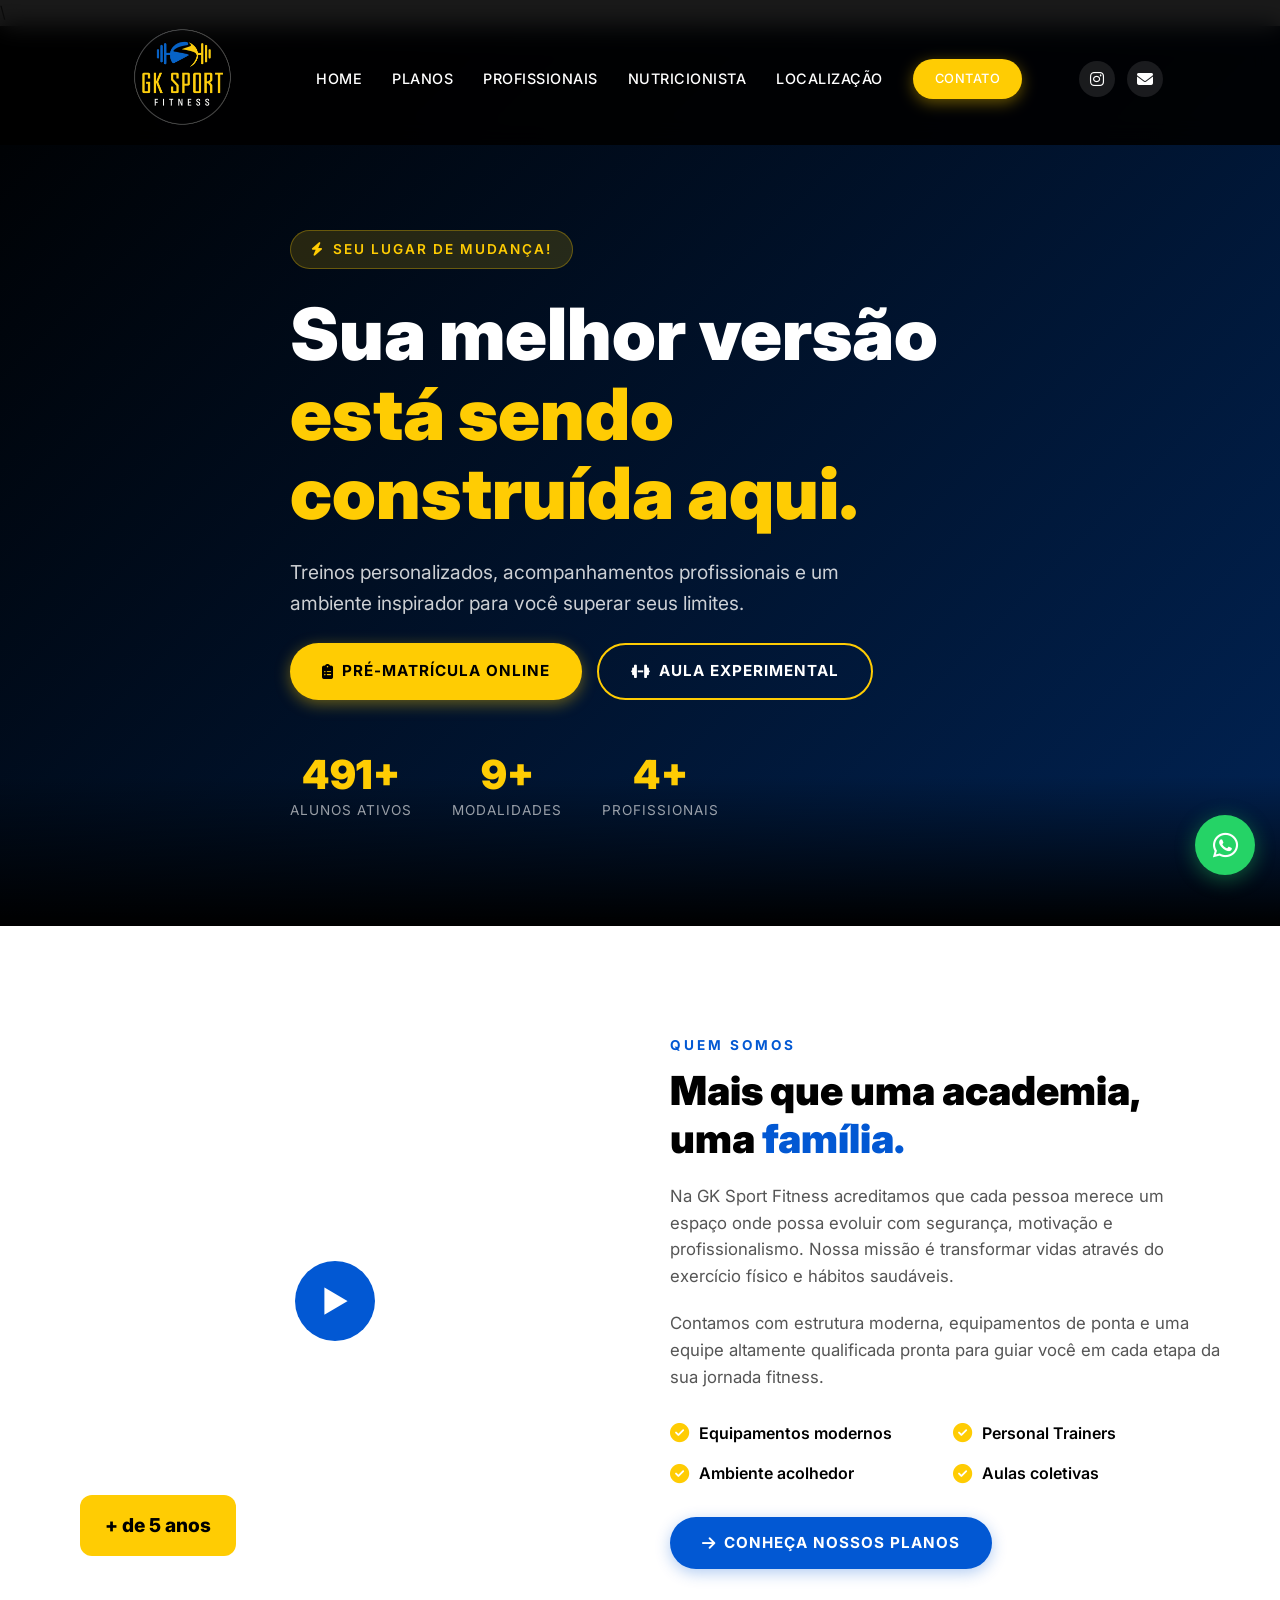
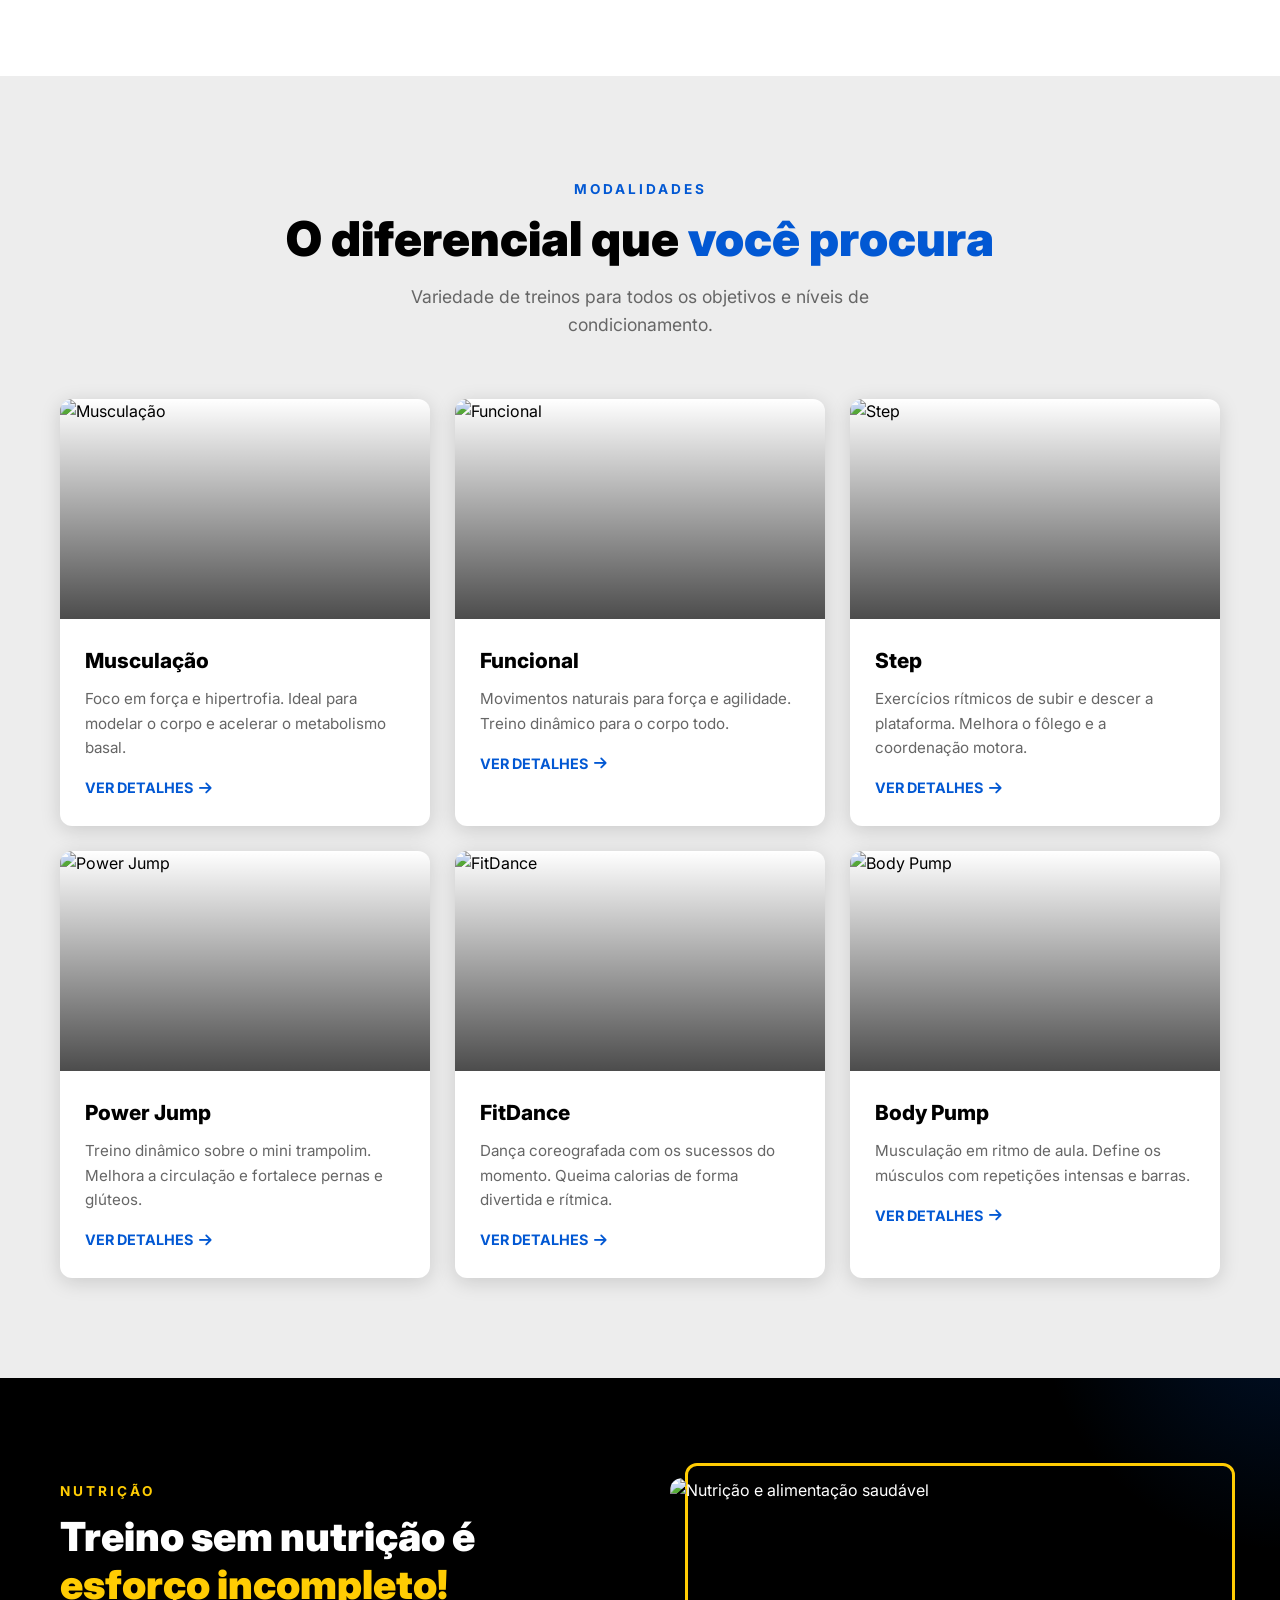
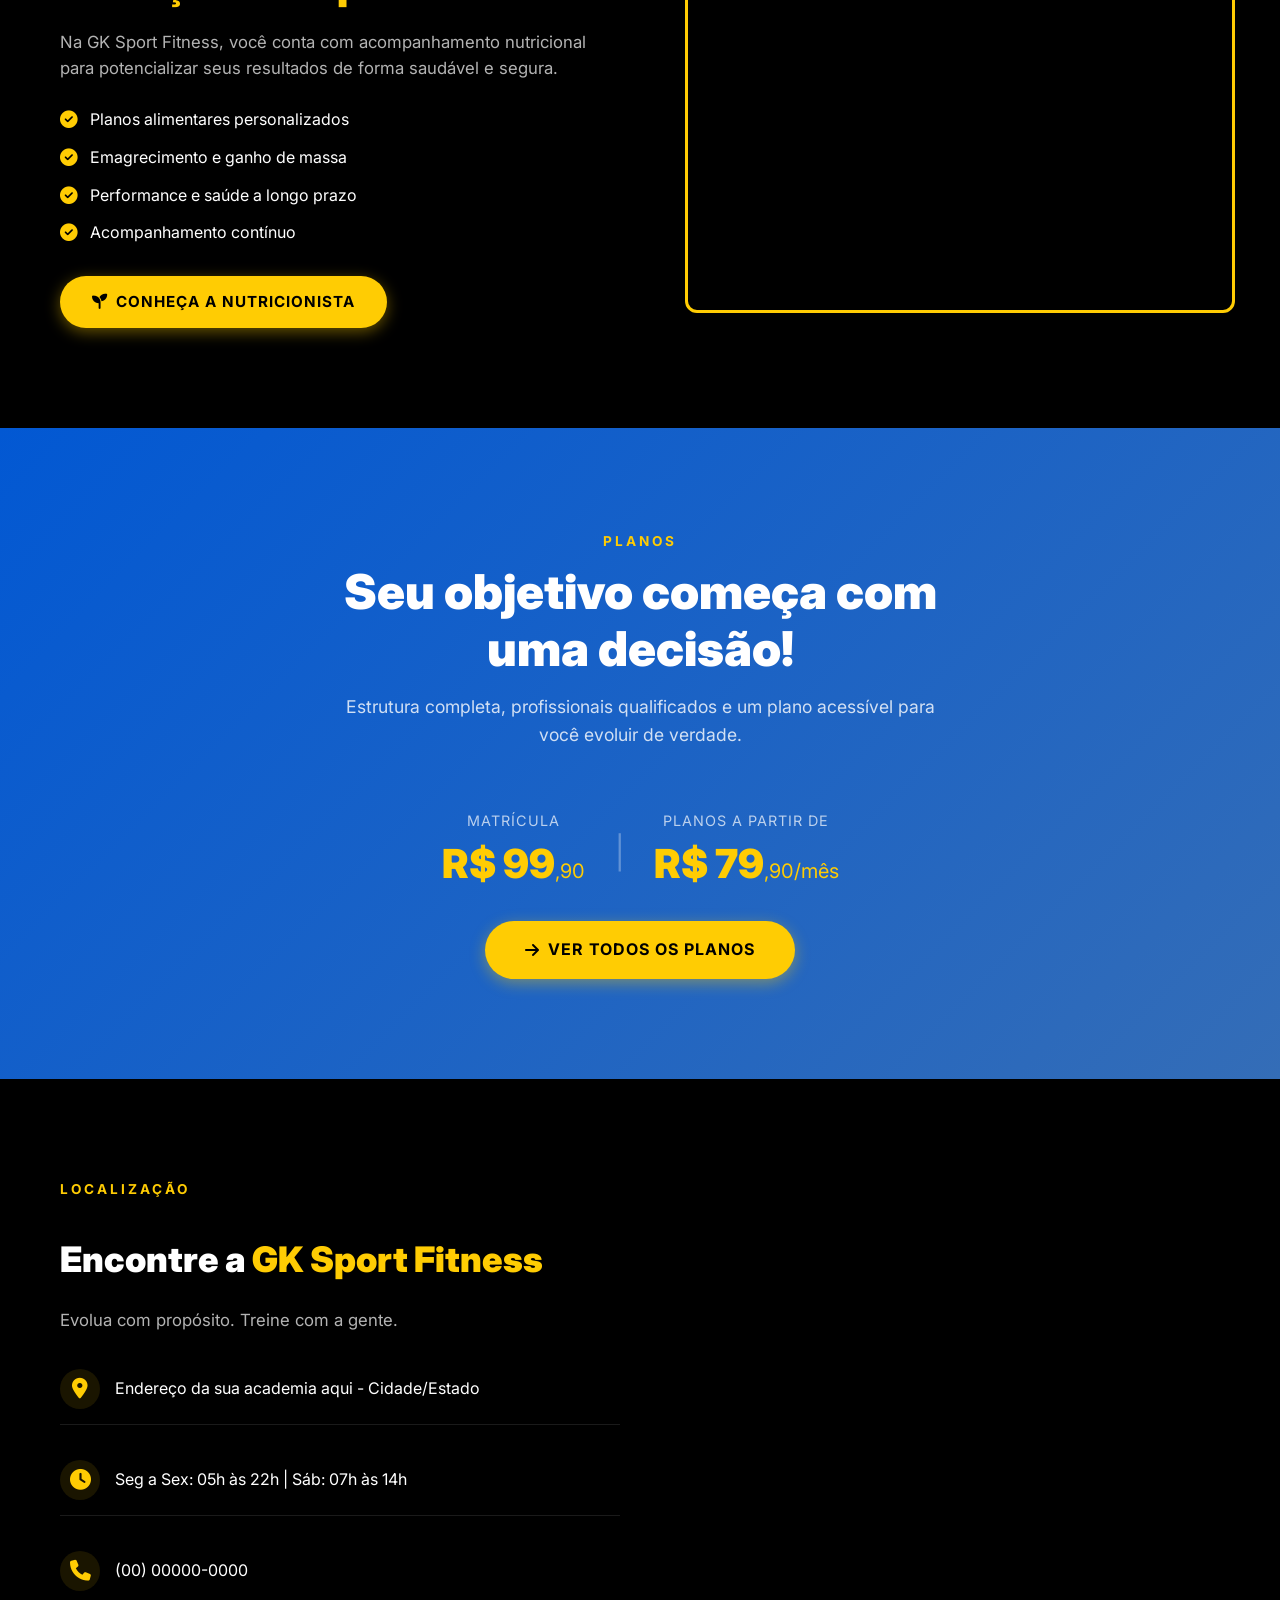
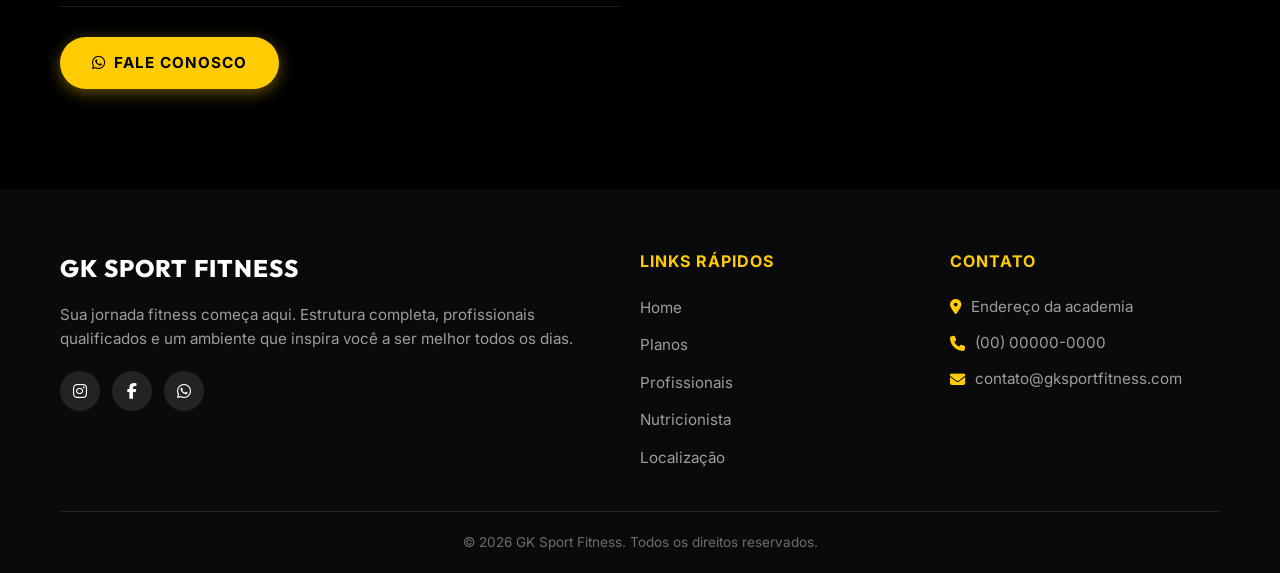
==== index.html @ bc9e29b1 "up" ====
<!DOCTYPE html>
<html lang="pt-BR">

<head>
  <meta charset="UTF-8">
  <meta name="viewport" content="width=device-width, initial-scale=1.0">
  <title>GK Sport Fitness — Academia para Todos</title>
  <meta name="description"
    content="GK Sport Fitness - Treinos personalizados, acompanhamentos e um ambiente inspirador. Venha fazer parte do nosso time!">
  \
  <meta name="theme-color" content="#1a1a2e">
  <link rel="preconnect" href="https://fonts.googleapis.com">
  <link rel="preconnect" href="https://fonts.gstatic.com" crossorigin>
  <link href="https://fonts.googleapis.com/css2?family=Inter:wght@400;500;600;700;800;900&display=swap"
    rel="stylesheet">
  <link href="https://fonts.googleapis.com/css2?family=Outfit:wght@100..900&family=Teko:wght@300..700&display=swap"
    rel="stylesheet">
  <link rel="stylesheet" href="https://cdnjs.cloudflare.com/ajax/libs/font-awesome/6.5.1/css/all.min.css">
  <link rel="stylesheet" href="css/style.css">
</head>

<body>

  <!-- HEADER -->
  <header id="header">
    <div class="container">
      <nav class="navbar">
        <a href="index.html" class="logo">
          <img src="midia/img/logo.png" alt="GK Sport Fitness Logo" class="logo-img">
          <span class="logo-gk">GK</span> <span class="logo-text">Sport Fitness</span>
        </a>


        <div class="nav-links" id="navLinks">
          <a href="index.html">Home</a>
          <a href="planos.html">Planos</a>
          <a href="profissionais.html">Profissionais</a>
          <a href="#nutricao">Nutricionista</a>
          <a href="#localizacao">Localização</a>
          <a href="#" class="btn btn-primary btn-sm" style="padding: 10px 22px; font-size: 0.8rem;">Contato</a>
        </div>

        <div class="nav-social">
          <a href="#" target="_blank" aria-label="Instagram"><i class="fab fa-instagram"></i></a>
          <a href="#" target="_blank" aria-label="Email"><i class="fas fa-envelope"></i></a>
        </div>

        <button class="menu-toggle" id="menuToggle" aria-label="Menu">
          <span></span>
          <span></span>
          <span></span>
        </button>
      </nav>
    </div>
  </header>

  <!-- HERO -->
  <section class="hero" id="home">
    <div class="hero-bg"></div>
    <div class="container">
      <div class="hero-badge">
        <i class="fas fa-bolt"></i> Seu lugar de mudança!
      </div>
      <h1>Sua melhor versão <span class="highlight">está sendo construída aqui.</span></h1>
      <p>Treinos personalizados, acompanhamentos profissionais e um ambiente inspirador para você superar seus limites.
      </p>
      <div class="hero-buttons">
        <a href="matricula.html" class="btn btn-primary">
          <i class="fas fa-clipboard-list"></i> Pré-Matrícula Online
        </a>
        <a href="experimental.html" class="btn btn-outline">
          <i class="fas fa-dumbbell"></i> Aula Experimental
        </a>
      </div>
      <div class="hero-stats">
        <div class="hero-stat">
          <div class="number" data-count="500">0</div>
          <div class="label">Alunos Ativos</div>
        </div>
        <div class="hero-stat">
          <div class="number" data-count="10">0</div>
          <div class="label">Modalidades</div>
        </div>
        <div class="hero-stat">
          <div class="number" data-count="5">0</div>
          <div class="label">Profissionais</div>
        </div>
      </div>
    </div>
  </section>

  <!-- ABOUT -->
  <section class="section about" id="sobre">
    <div class="container">
      <div class="about-grid">
        <div class="about-video fade-in">
          <video src="midia/videos/snapinsta.com.br-69dd19bdb44a9.mp4" loop></video>
          <div class="play-button" id="playBtn">
            ▶
          </div>
          <div class="about-video-badge">+ de 5 anos</div>
        </div>
        <div class="about-content fade-in">
          <div class="section-tag">Quem Somos</div>
          <h2>Mais que uma academia,<br>uma <span class="highlight">família.</span></h2>
          <p>Na GK Sport Fitness acreditamos que cada pessoa merece um espaço onde possa evoluir com segurança,
            motivação e profissionalismo. Nossa missão é transformar vidas através do exercício físico e hábitos
            saudáveis.</p>
          <p>Contamos com estrutura moderna, equipamentos de ponta e uma equipe altamente qualificada pronta para guiar
            você em cada etapa da sua jornada fitness.</p>
          <div class="about-features">
            <div class="about-feature">
              <i class="fas fa-check-circle"></i> Equipamentos modernos
            </div>
            <div class="about-feature">
              <i class="fas fa-check-circle"></i> Personal Trainers
            </div>
            <div class="about-feature">
              <i class="fas fa-check-circle"></i> Ambiente acolhedor
            </div>
            <div class="about-feature">
              <i class="fas fa-check-circle"></i> Aulas coletivas
            </div>
          </div>
          <a href="planos.html" class="btn btn-secondary">
            <i class="fas fa-arrow-right"></i> Conheça nossos planos
          </a>
        </div>
      </div>
    </div>
  </section>

  <!-- MODALITIES -->
  <section class="section modalities" id="modalidades">
    <div class="container">
      <div class="section-header fade-in">
        <div class="section-tag">Modalidades</div>
        <h2 class="section-title">O diferencial que <span class="highlight">você procura</span></h2>
        <p class="section-subtitle">Variedade de treinos para todos os objetivos e níveis de condicionamento.</p>
      </div>

      <div class="modalities-grid">

        <div class="modality-card fade-in">
          <div class="modality-img">
            <img src="https://images.unsplash.com/photo-1581009146145-b5ef050c2e1e?w=400&h=250&fit=crop"
              alt="Musculação">
            <div class="overlay"></div>
          </div>
          <div class="modality-content">
            <h3>Musculação</h3>
            <p>Foco em força e hipertrofia. Ideal para modelar o corpo e acelerar o metabolismo basal.</p>
            <span class="modality-link" data-modal="musculacao">Ver detalhes <i class="fas fa-arrow-right"></i></span>
          </div>
        </div>

        <div class="modality-card fade-in">
          <div class="modality-img">
            <img src="https://images.unsplash.com/photo-1599058945522-28d584b6f0ff?w=400&h=250&fit=crop"
              alt="Funcional">
            <div class="overlay"></div>
          </div>
          <div class="modality-content">
            <h3>Funcional</h3>
            <p>Movimentos naturais para força e agilidade. Treino dinâmico para o corpo todo.</p>
            <span class="modality-link" data-modal="funcional">Ver detalhes <i class="fas fa-arrow-right"></i></span>
          </div>
        </div>

        <div class="modality-card fade-in">
          <div class="modality-img">
            <img src="https://images.unsplash.com/photo-1518611012118-696072aa579a?w=400&h=250&fit=crop" alt="Step">
            <div class="overlay"></div>
          </div>
          <div class="modality-content">
            <h3>Step</h3>
            <p>Exercícios rítmicos de subir e descer a plataforma. Melhora o fôlego e a coordenação motora.</p>
            <span class="modality-link" data-modal="step">Ver detalhes <i class="fas fa-arrow-right"></i></span>
          </div>
        </div>

        <div class="modality-card fade-in">
          <div class="modality-img">
            <img src="https://images.unsplash.com/photo-1601422407692-ec4eeec1d9b3?w=400&h=250&fit=crop"
              alt="Power Jump">
            <div class="overlay"></div>
          </div>
          <div class="modality-content">
            <h3>Power Jump</h3>
            <p>Treino dinâmico sobre o mini trampolim. Melhora a circulação e fortalece pernas e glúteos.</p>
            <span class="modality-link" data-modal="powerjump">Ver detalhes <i class="fas fa-arrow-right"></i></span>
          </div>
        </div>

        <div class="modality-card fade-in">
          <div class="modality-img">
            <img src="https://images.unsplash.com/photo-1524594152303-9fd13543fe6e?w=400&h=250&fit=crop" alt="FitDance">
            <div class="overlay"></div>
          </div>
          <div class="modality-content">
            <h3>FitDance</h3>
            <p>Dança coreografada com os sucessos do momento. Queima calorias de forma divertida e rítmica.</p>
            <span class="modality-link" data-modal="fitdance">Ver detalhes <i class="fas fa-arrow-right"></i></span>
          </div>
        </div>

        <div class="modality-card fade-in">
          <div class="modality-img">
            <img src="https://images.unsplash.com/photo-1517963879433-6ad2b056d712?w=400&h=250&fit=crop"
              alt="Body Pump">
            <div class="overlay"></div>
          </div>
          <div class="modality-content">
            <h3>Body Pump</h3>
            <p>Musculação em ritmo de aula. Define os músculos com repetições intensas e barras.</p>
            <span class="modality-link" data-modal="bodypump">Ver detalhes <i class="fas fa-arrow-right"></i></span>
          </div>
        </div>

      </div>
    </div>
  </section>

  <!-- MODAL MODALIDADES -->
  <div class="modal" id="modal">
    <div class="modal-content">
      <span class="close-btn">&times;</span>

      <!-- Carrossel de imagens -->
      <div class="modal-carousel">
        <div class="carousel-track" id="carouselTrack"></div>
        <button class="carousel-btn carousel-prev" id="carouselPrev"><i class="fas fa-chevron-left"></i></button>
        <button class="carousel-btn carousel-next" id="carouselNext"><i class="fas fa-chevron-right"></i></button>
        <div class="carousel-dots" id="carouselDots"></div>
      </div>

      <!-- Info da modalidade -->
      <div class="modal-info">
        <h2 id="modal-title"></h2>
        <p id="modal-description"></p>
        <a href="matricula.html" class="btn btn-primary modal-cta">
          <i class="fas fa-clipboard-list"></i> Fazer Pré-Matrícula
        </a>
      </div>
    </div>
  </div>

  <!-- NUTRITION -->
  <section class="section nutrition" id="nutricao">
    <div class="container">
      <div class="nutrition-grid">
        <div class="nutrition-content fade-in">
          <div class="section-tag" style="color: var(--yellow);">Nutrição</div>
          <h2>Treino sem nutrição é <span class="highlight">esforço incompleto!</span></h2>
          <p>Na GK Sport Fitness, você conta com acompanhamento nutricional para potencializar seus resultados de forma
            saudável e segura.</p>
          <ul class="nutrition-list">
            <li><i class="fas fa-check-circle"></i> Planos alimentares personalizados</li>
            <li><i class="fas fa-check-circle"></i> Emagrecimento e ganho de massa</li>
            <li><i class="fas fa-check-circle"></i> Performance e saúde a longo prazo</li>
            <li><i class="fas fa-check-circle"></i> Acompanhamento contínuo</li>
          </ul>
          <a href="https://giselekarine.netlify.app/" target="_blank" class="btn btn-primary">
            <i class="fas fa-seedling"></i> Conheça a Nutricionista
          </a>
        </div>
        <div class="nutrition-image fade-in">
          <img src="https://images.unsplash.com/photo-1490645935967-10de6ba17061?w=500&h=450&fit=crop"
            alt="Nutrição e alimentação saudável">
        </div>
      </div>
    </div>
  </section>

  <!-- PLANS CTA -->
  <section class="section plans-section">
    <div class="container">
      <div class="section-header fade-in">
        <div class="section-tag" style="color: var(--yellow);">Planos</div>
        <h2 class="section-title" style="color: white;">Seu objetivo começa com <br>uma decisão!</h2>
        <p class="section-subtitle">Estrutura completa, profissionais qualificados e um plano acessível para você
          evoluir de verdade.</p>
      </div>
      <div class="plans-cta fade-in">
        <div class="plans-price">
          <div class="plans-price-item">
            <div class="label">Matrícula</div>
            <div class="value">R$ 99<small>,90</small></div>
          </div>
          <div class="plans-price-item" style="color: rgba(255,255,255,0.3); font-size: 2rem;">|</div>
          <div class="plans-price-item">
            <div class="label">Planos a partir de</div>
            <div class="value">R$ 79<small>,90/mês</small></div>
          </div>
        </div>
        <a href="planos.html" class="btn btn-primary" style="font-size: 1rem; padding: 16px 40px;">
          <i class="fas fa-arrow-right"></i> Ver todos os planos
        </a>
      </div>
    </div>
  </section>

  <!-- LOCATION -->
  <section class="section location" id="localizacao">
    <div class="container">
      <div class="location-grid">
        <div class="location-info fade-in">
          <div class="section-tag" style="color: var(--yellow);">Localização</div>
          <h2>Encontre a <span class="highlight">GK Sport Fitness</span></h2>
          <p>Evolua com propósito. Treine com a gente.</p>

          <div class="location-detail">
            <i class="fas fa-map-marker-alt"></i>
            <span>Endereço da sua academia aqui - Cidade/Estado</span>
          </div>
          <div class="location-detail">
            <i class="fas fa-clock"></i>
            <span>Seg a Sex: 05h às 22h | Sáb: 07h às 14h</span>
          </div>
          <div class="location-detail">
            <i class="fas fa-phone"></i>
            <span>(00) 00000-0000</span>
          </div>

          <a href="#" class="btn btn-primary" style="width: fit-content; margin-top: 10px;">
            <i class="fab fa-whatsapp"></i> Fale Conosco
          </a>
        </div>
        <div class="location-map fade-in">
          <!-- Substitua pelo embed do Google Maps da sua localização -->
          <iframe
            src="https://www.google.com/maps/embed?pb=!1m18!1m12!1m3!1d3932.0!2d-35.85!3d-9.66!2m3!1f0!2f0!3f0!3m2!1i1024!2i768!4f13.1!3m3!1m2!1s0x0%3A0x0!2z!5e0!3m2!1spt-BR!2sbr!4v1"
            allowfullscreen loading="lazy"></iframe>
        </div>
      </div>
    </div>
  </section>

  <!-- FOOTER -->
  <footer>
    <div class="container">
      <div class="footer-grid">
        <div class="footer-about">
          <div class="logo">GK<span>Sport</span>Fitness</div>
          <p>Sua jornada fitness começa aqui. Estrutura completa, profissionais qualificados e um ambiente que inspira
            você a ser melhor todos os dias.</p>
          <div class="footer-social">
            <a href="#" aria-label="Instagram"><i class="fab fa-instagram"></i></a>
            <a href="#" aria-label="Facebook"><i class="fab fa-facebook-f"></i></a>
            <a href="#" aria-label="WhatsApp"><i class="fab fa-whatsapp"></i></a>
          </div>
        </div>

        <div class="footer-links">
          <h4>Links Rápidos</h4>
          <ul>
            <li><a href="index.html">Home</a></li>
            <li><a href="planos.html">Planos</a></li>
            <li><a href="profissionais.html">Profissionais</a></li>
            <li><a href="#nutricao">Nutricionista</a></li>
            <li><a href="#localizacao">Localização</a></li>
          </ul>
        </div>

        <div class="footer-contact">
          <h4>Contato</h4>
          <div class="footer-contact-item">
            <i class="fas fa-map-marker-alt"></i>
            <span>Endereço da academia</span>
          </div>
          <div class="footer-contact-item">
            <i class="fas fa-phone"></i>
            <span>(00) 00000-0000</span>
          </div>
          <div class="footer-contact-item">
            <i class="fas fa-envelope"></i>
            <span>contato@gksportfitness.com</span>
          </div>
        </div>
      </div>

      <div class="footer-bottom">
        <p>&copy; 2026 GK Sport Fitness. Todos os direitos reservados.</p>
      </div>
    </div>
  </footer>

  <!-- WHATSAPP FLOAT -->
  <a href="#" class="whatsapp-float" target="_blank" aria-label="WhatsApp">
    <i class="fab fa-whatsapp"></i>
  </a>

  <!-- SCROLL TOP -->
  <button class="scroll-top" id="scrollTop" aria-label="Voltar ao topo">
    <i class="fas fa-chevron-up"></i>
  </button>

  <script src="js/main.js"></script>
</body>

</html>
---- css/style.css ----
/* ===== RESET & BASE ===== */
*,
*::before,
*::after {
  margin: 0;
  padding: 0;
  box-sizing: border-box;
}

:root {
  --yellow: #FFCC03;
  --blue: #0258D3;
  --light-gray: #EDEDED;
  --black: #000000;
  --blue-light: #346DB7;
  --white: #FFFFFF;
  --transition: 0.3s ease;
  --shadow: 0 4px 20px rgba(0, 0, 0, 0.15);
  --shadow-lg: 0 8px 40px rgba(0, 0, 0, 0.2);
  --radius: 12px;

  --fonte1: "Outfit", sans-serif;
  --fonte2: "Inter", sans-serif;

}

html {
  scroll-behavior: smooth;
  font-size: 16px;
}

body {
  font-family: var(--fonte2);
  color: var(--black);
  background: var(--white);
  line-height: 1.6;
  overflow-x: hidden;
}

a {
  text-decoration: none;
  color: inherit;
}

ul {
  list-style: none;
}

img {
  max-width: 100%;
  display: block;
}

.container {
  max-width: 1200px;
  margin: 0 auto;
  padding: 0 20px;
}

/* ===== BUTTONS ===== */
.btn {
  display: inline-flex;
  align-items: center;
  justify-content: center;
  gap: 8px;
  padding: 14px 32px;
  border-radius: 50px;
  font-weight: 700;
  font-size: 0.95rem;
  text-transform: uppercase;
  letter-spacing: 1px;
  cursor: pointer;
  border: none;
  transition: all var(--transition);
  position: relative;
  overflow: hidden;
}

.btn::after {
  content: '';
  position: absolute;
  inset: 0;
  background: rgba(255, 255, 255, 0.15);
  transform: translateX(-100%);
  transition: transform 0.4s ease;
}

.btn:hover::after {
  transform: translateX(0);
}

.btn-primary {
  background: var(--yellow);
  color: var(--black);
  box-shadow: 0 4px 15px rgba(255, 204, 3, 0.4);
}

.btn-primary:hover {
  transform: translateY(-3px);
  box-shadow: 0 6px 25px rgba(255, 204, 3, 0.5);
}

.btn-secondary {
  background: var(--blue);
  color: var(--white);
  box-shadow: 0 4px 15px rgba(2, 88, 211, 0.3);
}

.btn-secondary:hover {
  transform: translateY(-3px);
  box-shadow: 0 6px 25px rgba(2, 88, 211, 0.4);
}

.btn-outline {
  background: transparent;
  color: var(--white);
  border: 2px solid var(--yellow);
}

.btn-outline:hover {
  background: var(--yellow);
  color: var(--black);
  transform: translateY(-3px);
}

/* ===== HEADER / NAVBAR ===== */
header {
  position: fixed;
  top: 0;
  left: 0;
  right: 0;
  width: 100%;
  z-index: 1000;
  background: rgba(0, 0, 0, 0.9);
  backdrop-filter: blur(12px);
  transition: all 0.5s cubic-bezier(0.4, 0, 0.2, 1);
  border-radius: 0;
  transform: translateX(0);
}

header.scrolled {
  top: 12px;
  left: 50%;
  right: auto;
  transform: translateX(-50%);
  width: 85%;
  max-width: 1100px;
  background: rgba(0, 0, 0, 0.25);
  backdrop-filter: blur(18px);
  -webkit-backdrop-filter: blur(18px);
  border-radius: 50px;
  box-shadow: 0 4px 30px rgba(0, 0, 0, 0.15);
  border: 1px solid rgba(255, 255, 255, 0.08);
  padding: 0 10px;
}

.navbar {
  display: flex;
  align-items: center;
  justify-content: space-evenly;
  padding: 15px 0 2px;
  transition: padding 0.5s cubic-bezier(0.4, 0, 0.2, 1);
}

header.scrolled .navbar {
  padding: 6px 10px;
}

/* Scrollbar para Chrome/Edge/Safari */
::-webkit-scrollbar {
  width: 10px;

}

::-webkit-scrollbar-track {
  background: var(--light-gray);
}

::-webkit-scrollbar-thumb {
  background: var(--blue-light);

}

::-webkit-scrollbar-thumb:hover {
  background: var(--blue-light);
}


.logo {
  display: flex;
  align-items: center;
  gap: 6px;
  font-family: var(--fonte1);
  font-weight: 800;
  font-size: 1.5rem;
  text-transform: uppercase;
  letter-spacing: 1px;
  color: var(--white);
  transition: all 0.5s cubic-bezier(0.4, 0, 0.2, 1);
}

/* Logo imagem — visível no topo */
.logo-img {
  width: 130px;
  height: 130px;
  margin-bottom: -2px;
  transition: all 0.5s cubic-bezier(0.4, 0, 0.2, 1);
}

/* Logo texto — oculto no topo */
.logo-gk,
.logo-text {
  opacity: 0;
  max-width: 0;
  overflow: hidden;
  transition: all 0.5s cubic-bezier(0.4, 0, 0.2, 1);
  white-space: nowrap;
}

.logo-gk {
  color: var(--yellow);
  font-size: 1.8rem;
  font-weight: 900;
}

.logo-text {
  color: var(--white);
  font-weight: 600;
  font-size: 1.1rem;
  letter-spacing: 2px;
}

/* Scrolled: esconde imagem, mostra texto */
header.scrolled .logo-img {
  opacity: 0;
  max-width: 0;
  width: 0;
  height: 0;
  margin: 0;
  overflow: hidden;
}

header.scrolled .logo-gk {
  opacity: 1;
  max-width: 100px;
  font-size: 1.4rem;
}

header.scrolled .logo-text {
  opacity: 1;
  max-width: 200px;
  font-size: 1rem;
}

.nav-links {
  display: flex;
  align-items: center;
  gap: 30px;
}

.nav-links a {
  color: var(--white);
  font-weight: 500;
  font-size: 0.9rem;
  text-transform: uppercase;
  letter-spacing: 0.5px;
  position: relative;
  padding: 5px 0;
  transition: color var(--transition);
}

.nav-links a::after {
  content: '';
  position: absolute;
  bottom: 0;
  left: 0;
  width: 0;
  height: 2px;
  background: var(--yellow);
  transition: width var(--transition);
}

.nav-links a:hover {
  color: var(--yellow);
}

.nav-links a:hover::after {
  width: 100%;
}

.nav-social {
  display: flex;
  gap: 12px;
}

.nav-social a {
  width: 36px;
  height: 36px;
  display: flex;
  align-items: center;
  justify-content: center;
  border-radius: 50%;
  background: rgba(255, 255, 255, 0.1);
  color: var(--white);
  transition: all var(--transition);
  font-size: 1rem;
}

.nav-social a:hover {
  background: var(--yellow);
  color: var(--black);
  transform: scale(1.1);
}

/* Header scrolled — ocultar social e reduzir links */
header.scrolled .nav-social {
  display: none;
}

header.scrolled .nav-links a {
  font-size: 0.8rem;
}

header.scrolled .nav-links {
  gap: 18px;
}

/* Mobile Menu */
.menu-toggle {
  display: none;
  flex-direction: column;
  gap: 5px;
  justify-content: end;
  cursor: pointer;
  z-index: 1002;
  background: none;
  border: none;
  padding: 5px;
  position: relative;
}

.menu-toggle span {
  display: block;
  width: 28px;
  height: 3px;
  background: var(--white);
  border-radius: 3px;
  transition: all var(--transition);
}

.menu-toggle.active span:nth-child(1) {
  transform: rotate(45deg) translate(5px, 6px);
}

.menu-toggle.active span:nth-child(2) {
  opacity: 0;
}

.menu-toggle.active span:nth-child(3) {
  transform: rotate(-45deg) translate(5px, -6px);
}

/* ===== HERO ===== */
.hero {
  min-height: 100vh;
  display: flex;
  align-items: center;
  position: relative;
  overflow: hidden;
  background: var(--black);
}

.hero-bg {
  position: absolute;
  inset: 0;
  background: linear-gradient(135deg, rgba(0, 0, 0, 0.85) 0%, rgba(2, 88, 211, 0.4) 100%),
    url('../img/hero-bg.jpg') center/cover no-repeat;
  z-index: 0;
}

.hero-bg::after {
  content: '';
  position: absolute;
  bottom: 0;
  left: 0;
  right: 0;
  height: 150px;
  background: linear-gradient(to top, var(--black), transparent);
}

.hero .container {
  position: relative;
  z-index: 1;
  display: flex;
  flex-direction: column;
  gap: 25px;
  padding-top: 100px;
}

.hero-badge {
  display: inline-flex;
  align-items: center;
  gap: 8px;
  background: rgba(255, 204, 3, 0.15);
  border: 1px solid rgba(255, 204, 3, 0.3);
  padding: 8px 20px;
  border-radius: 50px;
  color: var(--yellow);
  font-weight: 600;
  font-size: 0.85rem;
  text-transform: uppercase;
  letter-spacing: 2px;
  width: fit-content;
  animation: fadeInUp 0.8s ease;
}

.hero h1 {
  font-size: clamp(2.5rem, 6vw, 4.5rem);
  font-weight: 900;
  color: var(--white);
  line-height: 1.1;
  max-width: 700px;
  animation: fadeInUp 0.8s ease 0.2s both;
}

.hero h1 .highlight {
  color: var(--yellow);
  position: relative;
}

.hero p {
  font-size: 1.2rem;
  color: rgba(255, 255, 255, 0.8);
  max-width: 550px;
  animation: fadeInUp 0.8s ease 0.4s both;
}

.hero-buttons {
  display: flex;
  gap: 15px;
  flex-wrap: wrap;
  animation: fadeInUp 0.8s ease 0.6s both;
}

.hero-stats {
  display: flex;
  gap: 40px;
  margin-top: 30px;
  animation: fadeInUp 0.8s ease 0.8s both;
}

.hero-stat {
  text-align: center;
}

.hero-stat .number {
  font-size: 2.5rem;
  font-weight: 900;
  color: var(--yellow);
  line-height: 1;
}

.hero-stat .label {
  font-size: 0.85rem;
  color: rgba(255, 255, 255, 0.6);
  text-transform: uppercase;
  letter-spacing: 1px;
  margin-top: 5px;
}

/* ===== SECTION STYLES ===== */
.section {
  padding: 100px 0;
}

.section-header {
  text-align: center;
  margin-bottom: 60px;
}

.section-tag {
  display: inline-block;
  color: var(--blue);
  font-weight: 700;
  font-size: 0.85rem;
  text-transform: uppercase;
  letter-spacing: 3px;
  margin-bottom: 10px;
}

.section-title {
  font-size: clamp(2rem, 4vw, 3rem);
  font-weight: 900;
  color: var(--black);
  line-height: 1.2;
  margin-bottom: 15px;
}

.section-title .highlight {
  color: var(--blue);
}

.section-subtitle {
  font-size: 1.1rem;
  color: #666;
  max-width: 600px;
  margin: 0 auto;
}

/* ===== ABOUT SECTION ===== */
.about {
  background: var(--white);
}

.about-grid {
  display: grid;
  grid-template-columns: 1fr 1fr;
  gap: 60px;
  align-items: center;
}

.about-video {
  position: relative;
  aspect-ratio: 16/16;
  border-radius: var(--radius);
  overflow: hidden;
}

.about-video video {
  width: 100%;
  height: 100%;
  object-fit: cover;
  border-radius: var(--radius);
}

.about-video-badge {
  position: absolute;
  bottom: 20px;
  left: 20px;
  background: var(--yellow);
  color: var(--black);
  padding: 15px 25px;
  border-radius: var(--radius);
  font-weight: 800;
  font-size: 1.2rem;
}

.play-button {
  position: absolute;
  top: 50%;
  left: 50%;
  transform: translate(-50%, -50%);
  z-index: 2;

  width: 80px;
  height: 80px;
  background: var(--blue);
  border-radius: 50%;

  display: flex;
  align-items: center;
  justify-content: center;

  font-size: 30px;
  color: white;
  cursor: pointer;

  transition: opacity 0.3s, background 0.3s, transform 0.3s;
}

.play-button.playing {
  opacity: 0;
}

.about-image:hover .play-button.playing {
  opacity: 0.7;
}

.play-button:hover {
  background: var(--blue-light);
  transform: translate(-50%, -50%) scale(1.1);
  opacity: 1 !important;
}

.modal {
  position: fixed;
  top: 0;
  left: 0;
  width: 100%;
  height: 100%;

  background: rgba(0, 0, 0, 0.7);
  backdrop-filter: blur(5px);

  display: flex;
  align-items: center;
  justify-content: center;

  opacity: 0;
  visibility: hidden;
  transition: 0.3s;
  z-index: 999;
}

.modal.active {
  opacity: 1;
  visibility: visible;
}

.modal-content {
  background: #fff;
  border-radius: 16px;
  max-width: 550px;
  width: 92%;
  position: relative;
  overflow: hidden;

  transform: translateY(30px);
  transition: 0.3s;
}

.modal.active .modal-content {
  transform: translateY(0);
}

/* Carrossel */
.modal-carousel {
  position: relative;
  width: 100%;
  aspect-ratio: 16 / 10;
  overflow: hidden;
  background: #111;
}

.carousel-track {
  display: flex;
  height: 100%;
  transition: transform 0.4s ease;
}

.carousel-track img {
  width: 100%;
  min-width: 100%;
  height: 100%;
  object-fit: cover;
  flex-shrink: 0;
  user-select: none;
  -webkit-user-drag: none;
}

.carousel-btn {
  position: absolute;
  top: 50%;
  transform: translateY(-50%);
  width: 36px;
  height: 36px;
  border-radius: 50%;
  border: none;
  background: rgba(255, 255, 255, 0.85);
  color: #333;
  font-size: 14px;
  cursor: pointer;
  display: flex;
  align-items: center;
  justify-content: center;
  transition: 0.2s;
  z-index: 2;
}

.carousel-btn:hover {
  background: #fff;
  box-shadow: 0 2px 8px rgba(0, 0, 0, 0.2);
}

.carousel-prev {
  left: 10px;
}

.carousel-next {
  right: 10px;
}

.carousel-dots {
  position: absolute;
  bottom: 10px;
  left: 50%;
  transform: translateX(-50%);
  display: flex;
  gap: 6px;
  z-index: 2;
}

.carousel-dot {
  width: 8px;
  height: 8px;
  border-radius: 50%;
  background: rgba(255, 255, 255, 0.5);
  cursor: pointer;
  transition: 0.2s;
  border: none;
  padding: 0;
}

.carousel-dot.active {
  background: #fff;
  transform: scale(1.25);
}

/* Info do modal */
.modal-info {
  padding: 24px 28px 28px;
}

.modal-info h2 {
  font-size: 1.5rem;
  font-weight: 800;
  margin-bottom: 8px;
  color: var(--dark);
}

.modal-info p {
  color: #555;
  font-size: 1rem;
  line-height: 1.6;
  margin-bottom: 20px;
}

.modal-cta {
  display: inline-flex;
  align-items: center;
  gap: 8px;
  font-size: 0.95rem;
  padding: 12px 28px;
}

.close-btn {
  position: absolute;
  top: 10px;
  right: 14px;
  font-size: 28px;
  cursor: pointer;
  color: rgba(255, 255, 255, 0.8);
  transition: color 0.2s;
  line-height: 1;
  z-index: 3;
}

.close-btn:hover {
  color: #fff;
}

.about-content h2 {
  font-size: 2.5rem;
  font-weight: 900;
  margin-bottom: 20px;
  line-height: 1.2;
}

.about-content h2 .highlight {
  color: var(--blue);
}

.about-content p {
  color: #555;
  margin-bottom: 20px;
  font-size: 1.05rem;
}

.about-features {
  display: grid;
  grid-template-columns: 1fr 1fr;
  gap: 15px;
  margin: 30px 0;
}

.about-feature {
  display: flex;
  align-items: center;
  gap: 10px;
  font-weight: 600;
}

.about-feature i {
  color: var(--yellow);
  font-size: 1.2rem;
}

/* ===== MODALITIES ===== */
.modalities {
  background: var(--light-gray);
}

.modalities-grid {
  display: grid;
  grid-template-columns: repeat(3, 1fr);
  gap: 25px;
}

.modality-card {
  background: var(--white);
  border-radius: var(--radius);
  overflow: hidden;
  box-shadow: var(--shadow);
  transition: all var(--transition);
  cursor: pointer;
}

.modality-card:hover {
  transform: translateY(-8px);
  box-shadow: var(--shadow-lg);
}

.modality-card:hover .modality-img img {
  transform: scale(1.08);
}

.modality-img {
  height: 220px;
  overflow: hidden;
  position: relative;
}

.modality-img img {
  width: 100%;
  height: 100%;
  object-fit: cover;
  transition: transform 0.5s ease;
}

.modality-img .overlay {
  position: absolute;
  inset: 0;
  background: linear-gradient(to top, rgba(0, 0, 0, 0.7), transparent);
}

.modality-content {
  padding: 25px;
}

.modality-content h3 {
  font-size: 1.3rem;
  font-weight: 800;
  margin-bottom: 10px;
  color: var(--black);
}

.modality-content p {
  color: #666;
  font-size: 0.95rem;
  margin-bottom: 15px;
}

.modality-link {
  display: inline-flex;
  align-items: center;
  gap: 6px;
  color: var(--blue);
  font-weight: 700;
  font-size: 0.9rem;
  text-transform: uppercase;
  transition: all var(--transition);
}

.modality-link:hover {
  color: var(--blue-light);
  gap: 12px;
}

/* ===== NUTRITION ===== */
.nutrition {
  background: var(--black);
  color: var(--white);
  position: relative;
  overflow: hidden;
}

.nutrition::before {
  content: '';
  position: absolute;
  top: -50%;
  right: -20%;
  width: 500px;
  height: 500px;
  background: radial-gradient(circle, rgba(2, 88, 211, 0.2), transparent 70%);
  border-radius: 50%;
}

.nutrition-grid {
  display: grid;
  grid-template-columns: 1fr 1fr;
  gap: 60px;
  align-items: center;
}

.nutrition-content h2 {
  font-size: 2.5rem;
  font-weight: 900;
  margin-bottom: 20px;
  line-height: 1.2;
}

.nutrition-content h2 .highlight {
  color: var(--yellow);
}

.nutrition-content>p {
  color: rgba(255, 255, 255, 0.7);
  margin-bottom: 25px;
  font-size: 1.05rem;
}

.nutrition-list {
  display: flex;
  flex-direction: column;
  gap: 12px;
  margin-bottom: 30px;
}

.nutrition-list li {
  display: flex;
  align-items: center;
  gap: 12px;
  font-size: 1rem;
}

.nutrition-list li i {
  color: var(--yellow);
  font-size: 1.1rem;
}

.nutrition-image {
  position: relative;
}

.nutrition-image img {
  width: 100%;
  height: 450px;
  object-fit: cover;
  border-radius: var(--radius);
}

.nutrition-image::before {
  content: '';
  position: absolute;
  top: -15px;
  right: -15px;
  bottom: 15px;
  left: 15px;
  border: 3px solid var(--yellow);
  border-radius: var(--radius);
  z-index: -1;
}

/* ===== PLANS SECTION ===== */
.plans-section {
  background: linear-gradient(135deg, var(--blue) 0%, var(--blue-light) 100%);
  text-align: center;
}

.plans-section .section-title {
  color: var(--white);
}

.plans-section .section-subtitle {
  color: rgba(255, 255, 255, 0.8);
}

.plans-cta {
  display: flex;
  flex-direction: column;
  align-items: center;
  gap: 15px;
}

.plans-price {
  display: flex;
  align-items: center;
  gap: 30px;
  flex-wrap: wrap;
  justify-content: center;
  margin-bottom: 10px;
}

.plans-price-item {
  text-align: center;
}

.plans-price-item .label {
  font-size: 0.9rem;
  color: rgba(255, 255, 255, 0.7);
  text-transform: uppercase;
  letter-spacing: 1px;
}

.plans-price-item .value {
  font-size: 2.5rem;
  font-weight: 900;
  color: var(--yellow);
}

.plans-price-item .value small {
  font-size: 0.5em;
  font-weight: 400;
}

/* ===== PLANS PAGE ===== */
.plans-hero {
  min-height: 50vh;
  display: flex;
  align-items: center;
  justify-content: center;
  background: linear-gradient(135deg, var(--black) 0%, rgba(2, 88, 211, 0.3) 100%);
  padding-top: 80px;
  text-align: center;
}

.plans-hero h1 {
  color: var(--white);
  font-size: clamp(2rem, 5vw, 3.5rem);
  font-weight: 900;
}

.plans-hero h1 .highlight {
  color: var(--yellow);
}

.plans-hero p {
  color: rgba(255, 255, 255, 0.7);
  font-size: 1.1rem;
  margin-top: 10px;
}

.plans-grid {
  display: grid;
  grid-template-columns: repeat(auto-fit, minmax(300px, 1fr));
  gap: 30px;
  padding: 80px 0;
}

.plan-card {
  background: var(--white);
  border-radius: var(--radius);
  padding: 40px 30px;
  text-align: center;
  box-shadow: var(--shadow);
  transition: all var(--transition);
  position: relative;
  overflow: hidden;
}

.plan-card.featured {
  border: 3px solid var(--yellow);
  transform: scale(1.05);
}

.plan-card.featured::before {
  content: 'MAIS POPULAR';
  position: absolute;
  top: 20px;
  right: -30px;
  background: var(--yellow);
  color: var(--black);
  padding: 5px 40px;
  font-size: 0.75rem;
  font-weight: 800;
  transform: rotate(45deg);
}

.plan-card:hover {
  transform: translateY(-5px);
  box-shadow: var(--shadow-lg);
}

.plan-card.featured:hover {
  transform: scale(1.05) translateY(-5px);
}

.plan-card h3 {
  font-size: 1.3rem;
  font-weight: 800;
  text-transform: uppercase;
  margin-bottom: 5px;
  color: var(--blue);
}

.plan-card .plan-price {
  font-size: 3rem;
  font-weight: 900;
  color: var(--black);
  margin: 20px 0;
}

.plan-card .plan-price small {
  font-size: 0.4em;
  font-weight: 400;
  color: #888;
}

.plan-card .plan-features {
  text-align: left;
  margin: 25px 0;
}

.plan-card .plan-features li {
  display: flex;
  align-items: center;
  gap: 10px;
  padding: 8px 0;
  border-bottom: 1px solid var(--light-gray);
  font-size: 0.95rem;
  color: #555;
}

.plan-card .plan-features li i {
  color: var(--yellow);
}

/* ===== TEAM ===== */
.team-hero {
  min-height: 50vh;
  display: flex;
  align-items: center;
  justify-content: center;
  background: linear-gradient(135deg, var(--black) 0%, rgba(2, 88, 211, 0.3) 100%);
  padding-top: 80px;
  text-align: center;
}

.team-hero h1 {
  color: var(--white);
  font-size: clamp(2rem, 5vw, 3.5rem);
  font-weight: 900;
}

.team-hero h1 .highlight {
  color: var(--yellow);
}

.team-hero p {
  color: rgba(255, 255, 255, 0.7);
  font-size: 1.1rem;
  margin-top: 10px;
}

.team-grid {
  display: grid;
  grid-template-columns: repeat(auto-fit, minmax(280px, 1fr));
  gap: 30px;
  padding: 80px 0;
}

.team-card {
  background: var(--white);
  border-radius: var(--radius);
  overflow: hidden;
  box-shadow: var(--shadow);
  transition: all var(--transition);
  text-align: center;
}

.team-card:hover {
  transform: translateY(-8px);
  box-shadow: var(--shadow-lg);
}

.team-card-img {
  height: 320px;
  overflow: hidden;
}

.team-card-img img {
  width: 100%;
  height: 100%;
  object-fit: cover;
  transition: transform 0.5s ease;
}

.team-card:hover .team-card-img img {
  transform: scale(1.05);
}

.team-card-info {
  padding: 25px;
}

.team-card-info h3 {
  font-size: 1.2rem;
  font-weight: 800;
  margin-bottom: 5px;
}

.team-card-info .role {
  color: var(--blue);
  font-weight: 600;
  font-size: 0.9rem;
  margin-bottom: 5px;
}

.team-card-info .cref {
  color: #999;
  font-size: 0.8rem;
  margin-bottom: 15px;
}

.team-card-info .btn {
  width: 100%;
}

/* ===== LOCATION ===== */
.location {
  background: var(--black);
  color: var(--white);
}

.location .section-title {
  color: var(--white);
}

.location-grid {
  display: grid;
  grid-template-columns: 1fr 1fr;
  gap: 40px;
  align-items: center;
}

.location-info {
  display: flex;
  flex-direction: column;
  gap: 20px;
}

.location-info h2 {
  font-size: 2.2rem;
  font-weight: 900;
}

.location-info h2 .highlight {
  color: var(--yellow);
}

.location-info p {
  color: rgba(255, 255, 255, 0.7);
  font-size: 1.05rem;
}

.location-detail {
  display: flex;
  align-items: center;
  gap: 15px;
  padding: 15px 0;
  border-bottom: 1px solid rgba(255, 255, 255, 0.1);
}

.location-detail i {
  color: var(--yellow);
  font-size: 1.3rem;
  width: 40px;
  height: 40px;
  display: flex;
  align-items: center;
  justify-content: center;
  background: rgba(255, 204, 3, 0.1);
  border-radius: 50%;
}

.location-detail span {
  font-size: 1rem;
}

.location-map {
  border-radius: var(--radius);
  overflow: hidden;
  height: 400px;
  box-shadow: var(--shadow-lg);
}

.location-map iframe {
  width: 100%;
  height: 100%;
  border: none;
}

/* ===== FORMS ===== */
.form-hero {
  min-height: 50vh;
  display: flex;
  align-items: center;
  justify-content: center;
  background: linear-gradient(135deg, var(--black) 0%, rgba(2, 88, 211, 0.3) 100%);
  padding-top: 80px;
  text-align: center;
}

.form-hero h1 {
  color: var(--white);
  font-size: clamp(2rem, 5vw, 3rem);
  font-weight: 900;
}

.form-hero h1 .highlight {
  color: var(--yellow);
}

.form-section {
  padding: 80px 0;
  background: var(--light-gray);
}

.form-container {
  max-width: 650px;
  margin: 0 auto;
  background: var(--white);
  padding: 50px 40px;
  border-radius: var(--radius);
  box-shadow: var(--shadow);
}

.form-container h2 {
  font-size: 1.5rem;
  font-weight: 800;
  text-align: center;
  margin-bottom: 30px;
  color: var(--blue);
}

.form-group {
  margin-bottom: 20px;
}

.form-group label {
  display: block;
  font-weight: 600;
  margin-bottom: 6px;
  color: var(--black);
  font-size: 0.9rem;
}

.form-group input,
.form-group select,
.form-group textarea {
  width: 100%;
  padding: 14px 18px;
  border: 2px solid var(--light-gray);
  border-radius: 10px;
  font-size: 1rem;
  font-family: inherit;
  transition: border-color var(--transition);
  background: var(--white);
}

.form-group input:focus,
.form-group select:focus,
.form-group textarea:focus {
  outline: none;
  border-color: var(--blue);
}

.form-check {
  display: flex;
  align-items: flex-start;
  gap: 10px;
  margin: 20px 0;
}

.form-check input[type="checkbox"] {
  width: 18px;
  height: 18px;
  margin-top: 3px;
  accent-color: var(--blue);
}

.form-check label {
  font-size: 0.9rem;
  color: #555;
}

.form-check a {
  color: var(--blue);
  font-weight: 600;
}

.form-submit {
  width: 100%;
  padding: 16px;
  font-size: 1rem;
}

/* ===== FOOTER ===== */
footer {
  background: #0a0a0a;
  color: var(--white);
  padding: 60px 0 20px;
}

.footer-grid {
  display: grid;
  grid-template-columns: 2fr 1fr 1fr;
  gap: 40px;
  margin-bottom: 40px;
}

.footer-about .logo {
  margin-bottom: 15px;
}

.footer-about p {
  color: rgba(255, 255, 255, 0.6);
  font-size: 0.95rem;
}

.footer-links h4,
.footer-contact h4 {
  font-size: 1rem;
  font-weight: 700;
  text-transform: uppercase;
  letter-spacing: 1px;
  margin-bottom: 20px;
  color: var(--yellow);
}

.footer-links ul {
  display: flex;
  flex-direction: column;
  gap: 12px;
}

.footer-links a {
  color: rgba(255, 255, 255, 0.6);
  transition: color var(--transition);
  font-size: 0.95rem;
}

.footer-links a:hover {
  color: var(--yellow);
}

.footer-contact-item {
  display: flex;
  align-items: center;
  gap: 10px;
  margin-bottom: 12px;
  color: rgba(255, 255, 255, 0.6);
  font-size: 0.95rem;
}

.footer-contact-item i {
  color: var(--yellow);
}

.footer-social {
  display: flex;
  gap: 12px;
  margin-top: 20px;
}

.footer-social a {
  width: 40px;
  height: 40px;
  display: flex;
  align-items: center;
  justify-content: center;
  border-radius: 50%;
  background: rgba(255, 255, 255, 0.1);
  color: var(--white);
  transition: all var(--transition);
}

.footer-social a:hover {
  background: var(--yellow);
  color: var(--black);
}

.footer-bottom {
  border-top: 1px solid rgba(255, 255, 255, 0.1);
  padding-top: 20px;
  text-align: center;
  color: rgba(255, 255, 255, 0.4);
  font-size: 0.85rem;
}

/* ===== WHATSAPP FLOAT ===== */
.whatsapp-float {
  position: fixed;
  bottom: 25px;
  right: 25px;
  z-index: 999;
  width: 60px;
  height: 60px;
  border-radius: 50%;
  background: #25D366;
  color: white;
  display: flex;
  align-items: center;
  justify-content: center;
  font-size: 1.8rem;
  box-shadow: 0 4px 20px rgba(37, 211, 102, 0.4);
  transition: all var(--transition);
  animation: pulse 2s infinite;
}

.whatsapp-float:hover {
  transform: scale(1.1);
  box-shadow: 0 6px 30px rgba(37, 211, 102, 0.5);
}

/* ===== SCROLL TOP ===== */
.scroll-top {
  position: fixed;
  bottom: 25px;
  right: 95px;
  z-index: 999;
  width: 45px;
  height: 45px;
  border-radius: 50%;
  background: var(--blue);
  color: var(--white);
  display: flex;
  align-items: center;
  justify-content: center;
  font-size: 1.2rem;
  cursor: pointer;
  border: none;
  opacity: 0;
  visibility: hidden;
  transition: all var(--transition);
  box-shadow: var(--shadow);
}

.scroll-top.visible {
  opacity: 1;
  visibility: visible;
}

.scroll-top:hover {
  background: var(--blue-light);
  transform: translateY(-3px);
}

/* ===== ANIMATIONS ===== */
@keyframes fadeInUp {
  from {
    opacity: 0;
    transform: translateY(30px);
  }

  to {
    opacity: 1;
    transform: translateY(0);
  }
}

@keyframes pulse {

  0%,
  100% {
    box-shadow: 0 4px 20px rgba(37, 211, 102, 0.4);
  }

  50% {
    box-shadow: 0 4px 30px rgba(37, 211, 102, 0.6);
  }
}

.fade-in {
  opacity: 0;
  transform: translateY(30px);
  transition: all 0.6s ease;
}

.fade-in.visible {
  opacity: 1;
  transform: translateY(0);
}

/* ===== RESPONSIVE ===== */
@media (max-width: 992px) {

  .about-grid,
  .nutrition-grid,
  .location-grid {
    grid-template-columns: 1fr;
    gap: 40px;
  }

  .modalities-grid {
    grid-template-columns: repeat(2, 1fr);
  }

  .footer-grid {
    grid-template-columns: 1fr 1fr;
  }

  .hero-stats {
    gap: 25px;
  }

  .hero-stat .number {
    font-size: 2rem;
  }
}

@media (max-width: 768px) {
  .navbar {
    justify-content: space-between;
    padding: 10px 0;
  }

  .logo-img {
    width: 80px;
    height: 80px;
  }

  header.scrolled {
    width: 100%;
    left: 0;
    right: 0;
    transform: none;
    border-radius: 0;
    top: 0;
    background: rgba(0, 0, 0, 0.25);
    backdrop-filter: blur(18px);
    -webkit-backdrop-filter: blur(18px);
  }

  header.scrolled .logo-img {
    width: 0;
    height: 0;
    opacity: 0;
  }

  .nav-links {
    position: fixed;
    top: 0;
    right: -100%;
    width: 75%;
    max-width: 320px;
    height: 100vh;
    height: 100dvh;
    background: rgba(0, 0, 0, 0.98);
    flex-direction: column;
    justify-content: center;
    align-items: center;
    gap: 25px;
    padding: 20px;
    transition: right var(--transition);
    z-index: 1001;
  }

  .nav-links.active {
    right: 0;
  }

  /* Overlay escuro cobrindo o fundo */
  .nav-links::before {
    content: '';
    position: fixed;
    top: 0;
    left: -100vw;
    width: 200vw;
    height: 100vh;
    height: 100dvh;
    background: rgba(0, 0, 0, 0.85);
    opacity: 0;
    visibility: hidden;
    transition: opacity var(--transition), visibility var(--transition);
    z-index: -1;
  }

  .nav-links.active::before {
    opacity: 1;
    visibility: visible;
  }

  .nav-links a {
    font-size: 1.1rem;
  }

  .menu-toggle {
    display: flex;
  }

  .nav-social {
    display: none;
  }

  .modalities-grid {
    grid-template-columns: 1fr;
  }

  .hero-stats {
    flex-wrap: wrap;
    gap: 20px;
  }

  .hero-buttons {
    flex-direction: column;
  }

  .hero-buttons .btn {
    width: 100%;
    text-align: center;
  }

  .plans-price {
    flex-direction: column;
  }

  .footer-grid {
    grid-template-columns: 1fr;
  }

  .form-container {
    padding: 30px 20px;
  }

  .plan-card.featured {
    transform: none;
  }

  .plan-card.featured:hover {
    transform: translateY(-5px);
  }

  .location-map {
    height: 300px;
  }
}

@media (max-width: 480px) {
  .hero h1 {
    font-size: 2rem;
  }

  .section {
    padding: 60px 0;
  }

  .section-title {
    font-size: 1.8rem;
  }

  .about-content h2,
  .nutrition-content h2 {
    font-size: 1.8rem;
  }
}
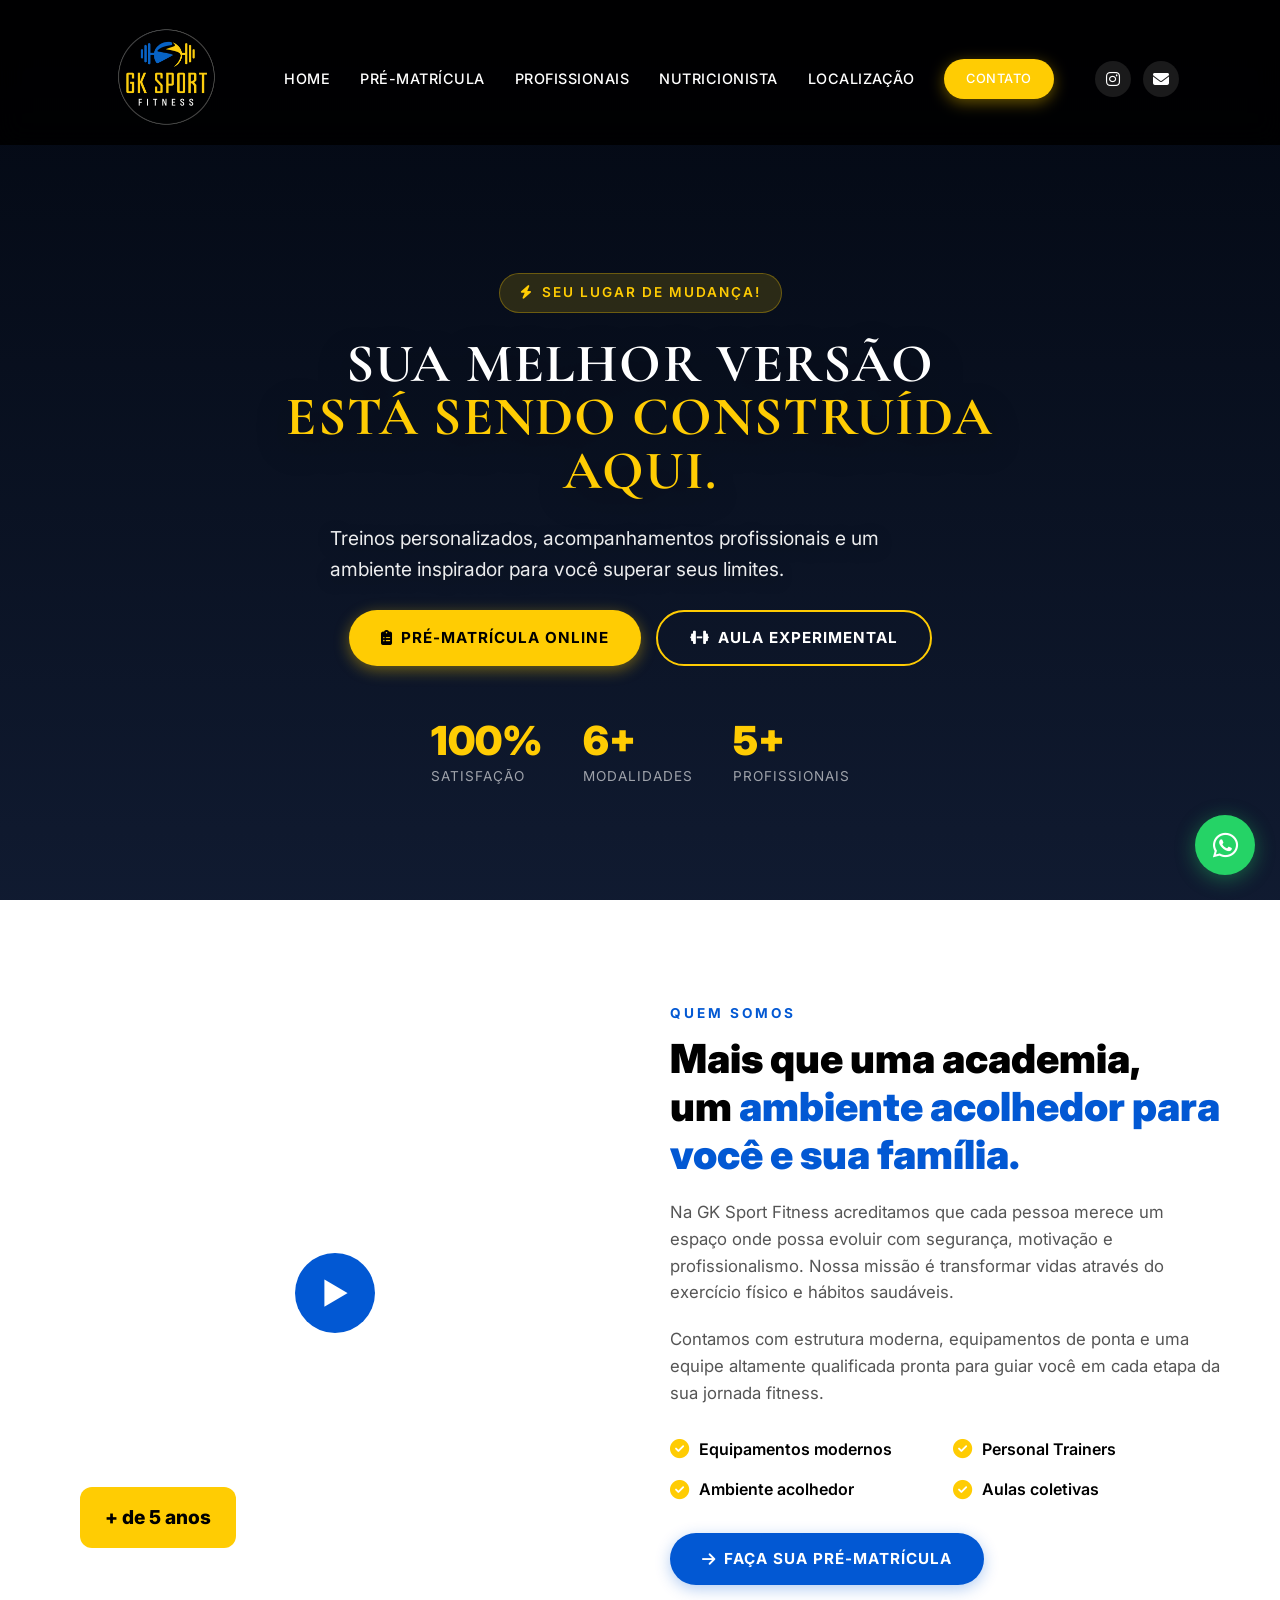
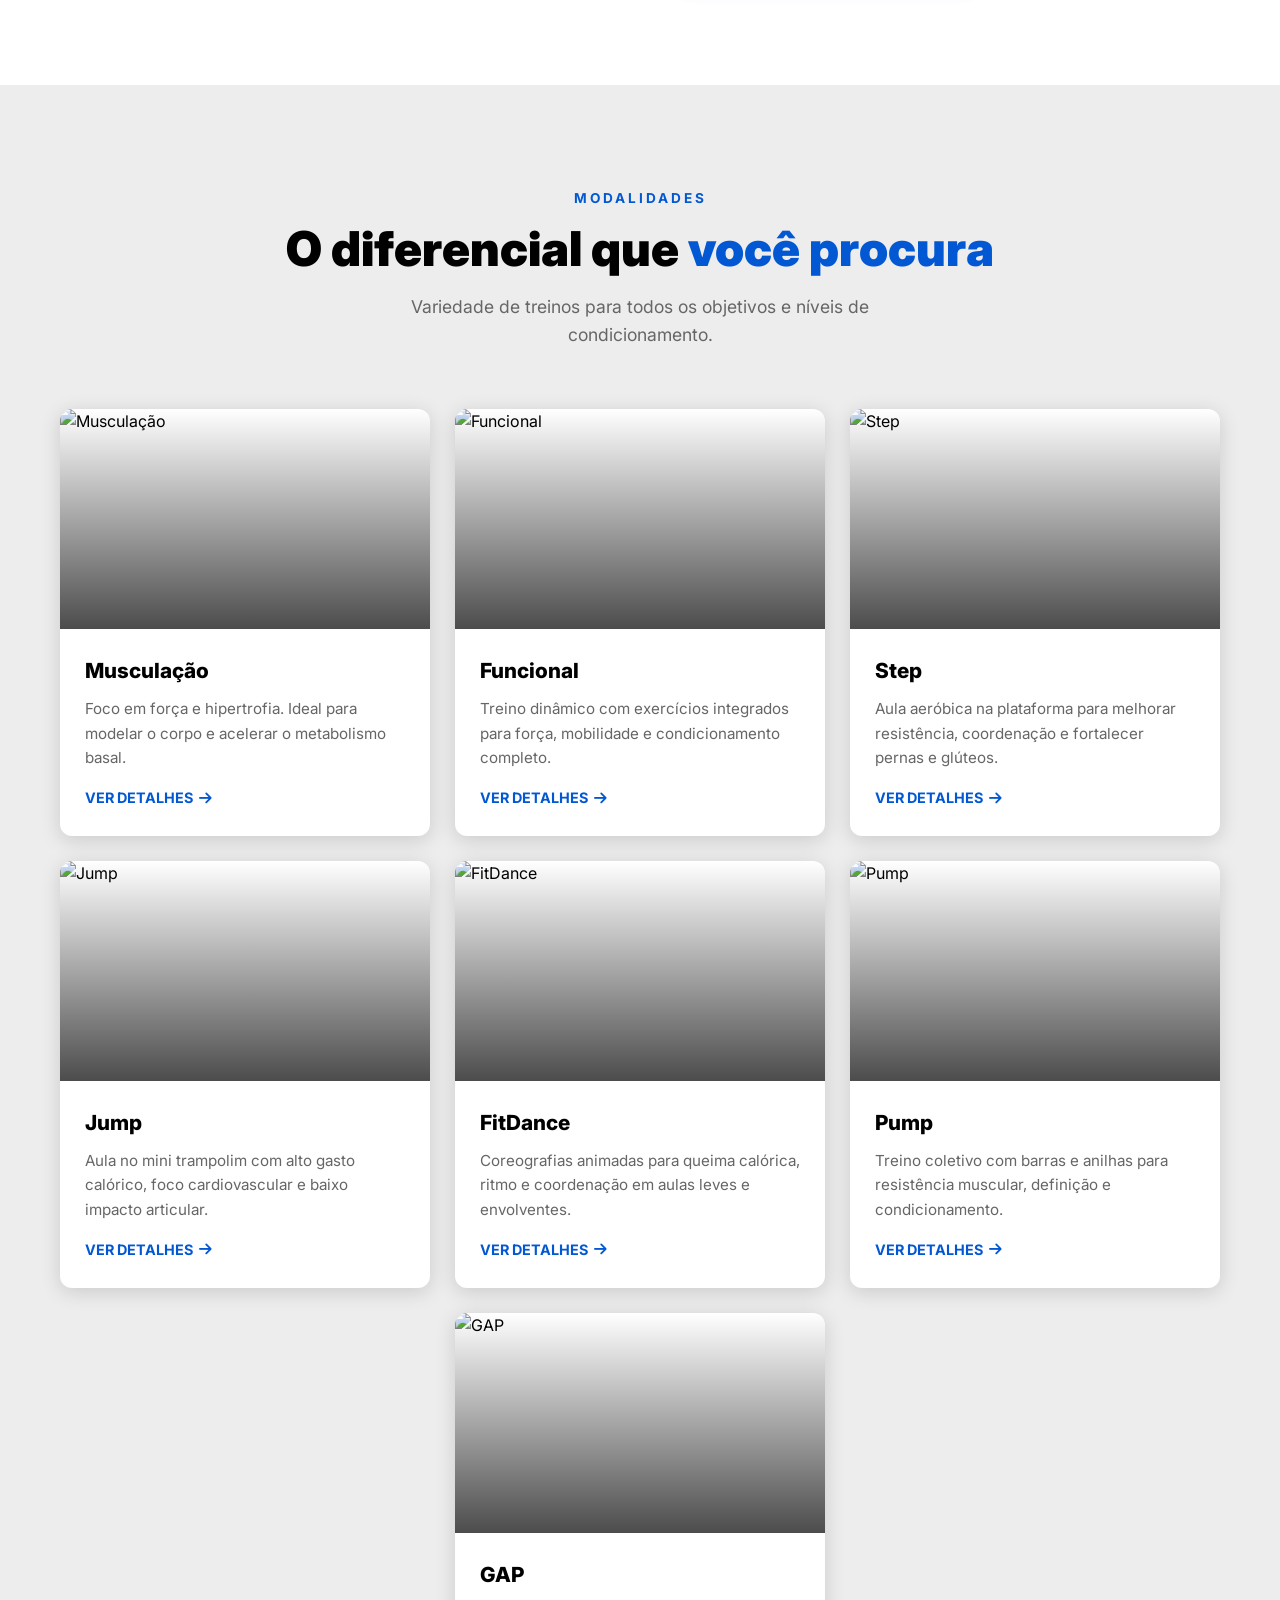
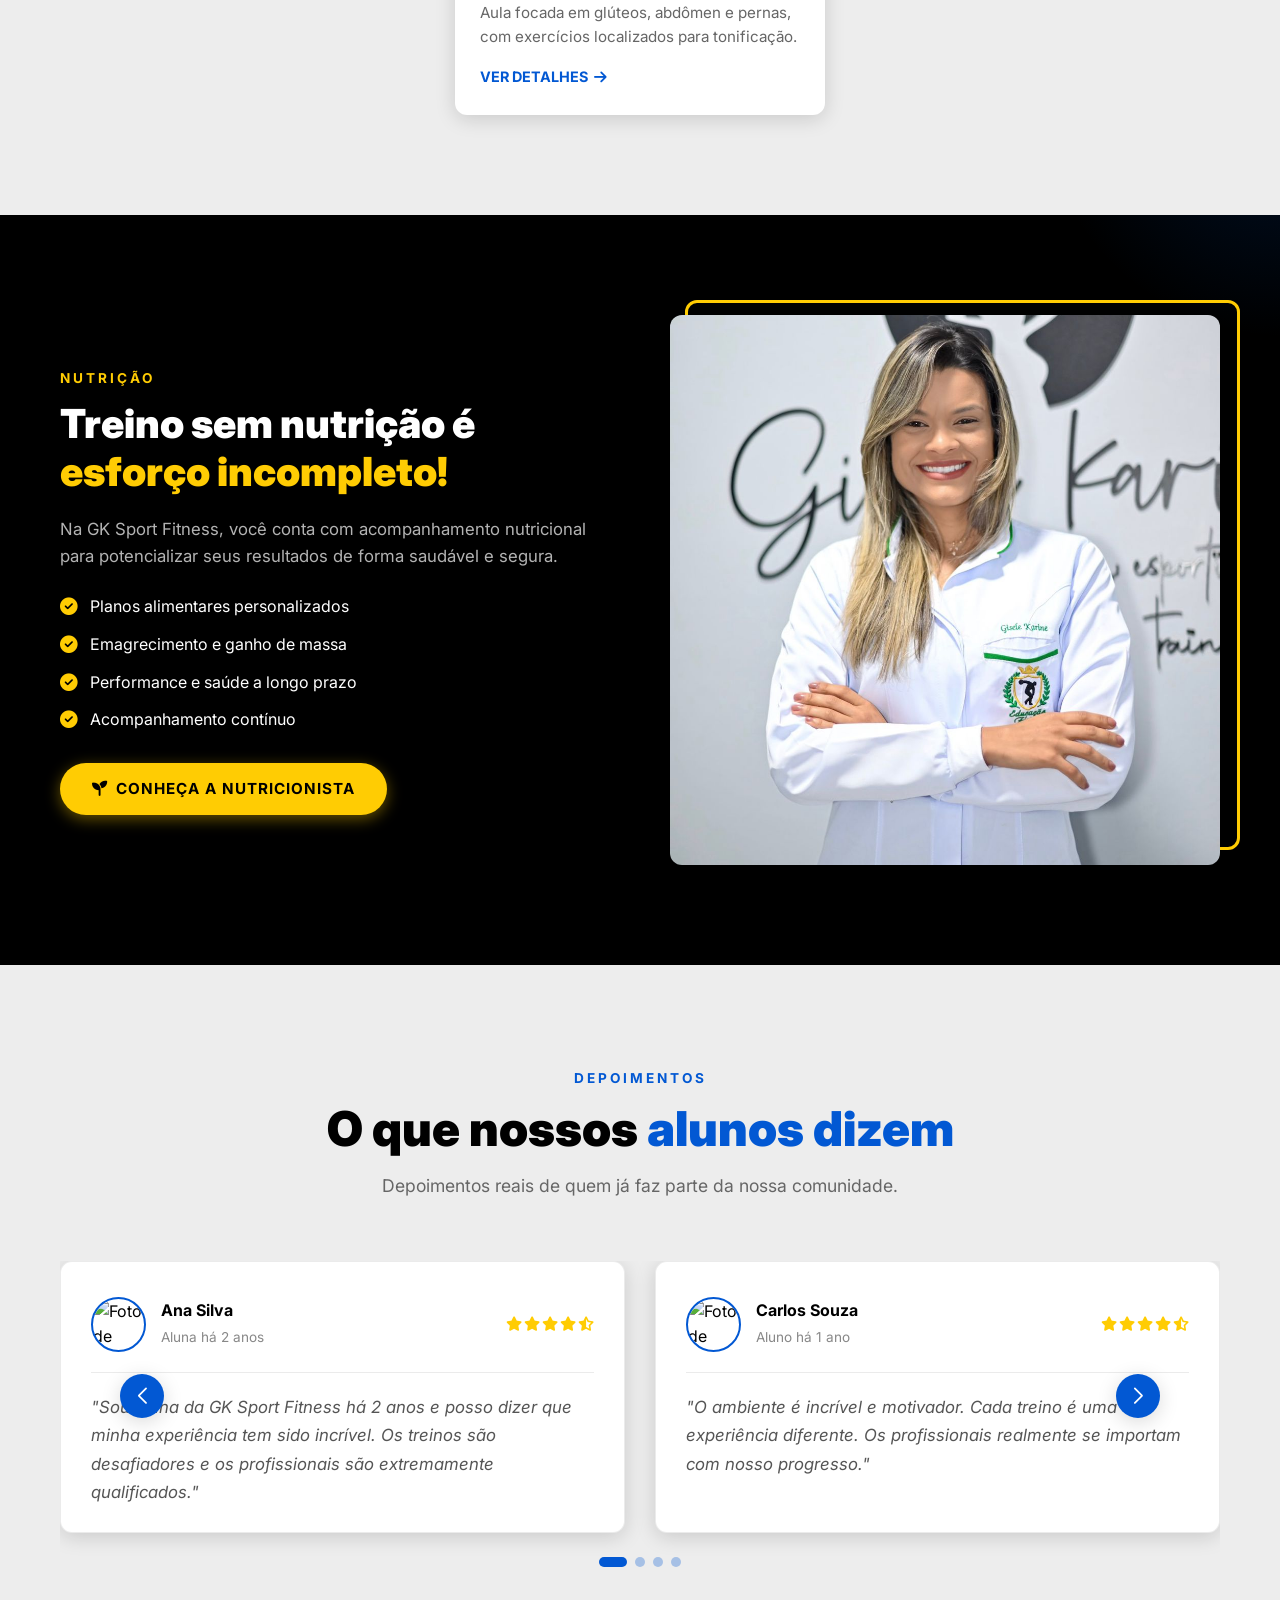
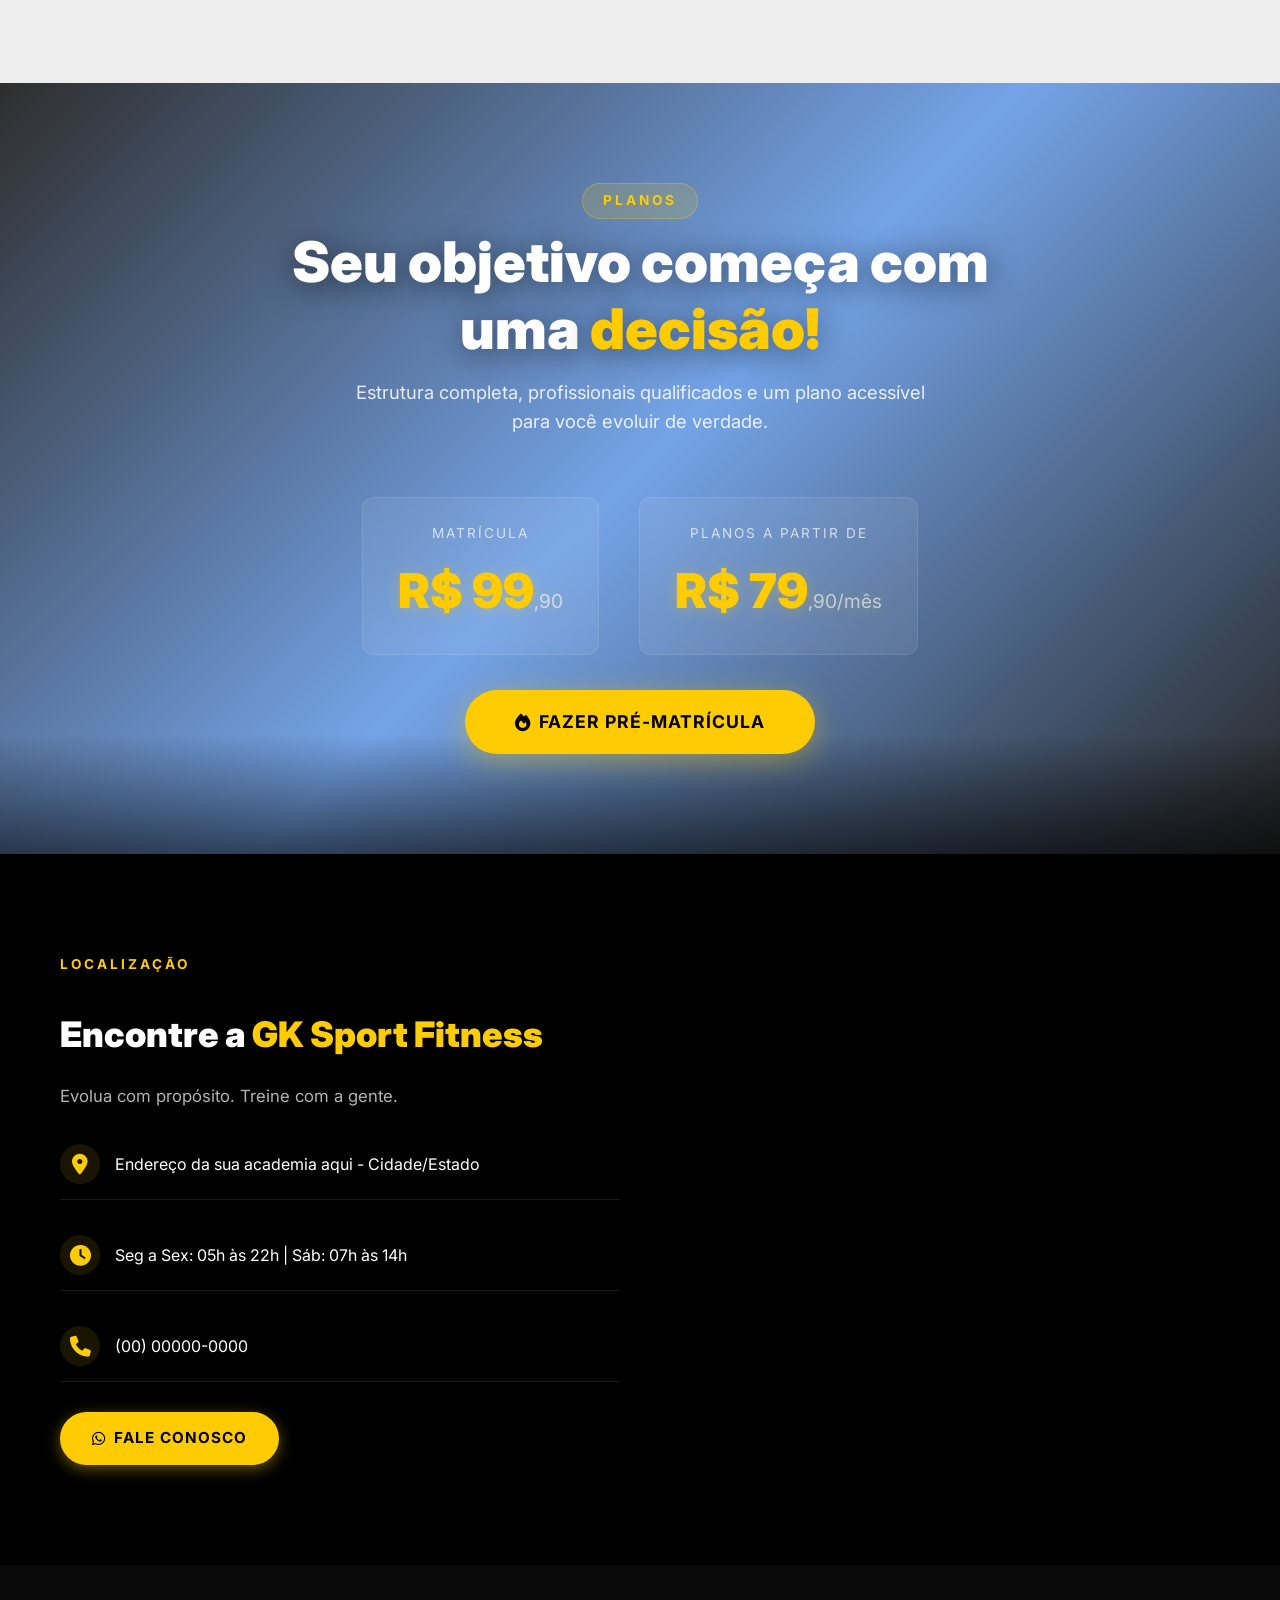
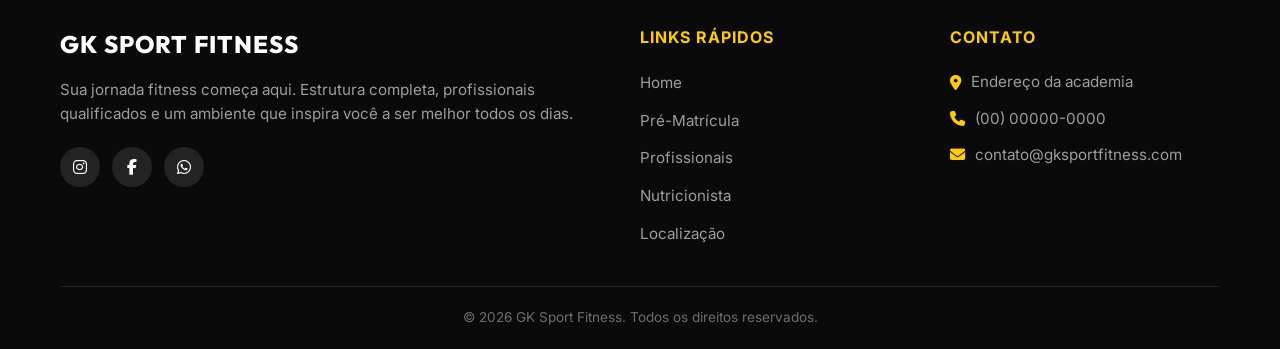
==== commit 7f8cfbc7: "atualizção de site - adicionado novos recursos e mudado algumas caracteristicas." ====
--- a/index.html
+++ b/index.html
@@ -7,7 +7,6 @@
   <title>GK Sport Fitness — Academia para Todos</title>
   <meta name="description"
     content="GK Sport Fitness - Treinos personalizados, acompanhamentos e um ambiente inspirador. Venha fazer parte do nosso time!">
-  \
   <meta name="theme-color" content="#1a1a2e">
   <link rel="preconnect" href="https://fonts.googleapis.com">
   <link rel="preconnect" href="https://fonts.gstatic.com" crossorigin>
@@ -15,7 +14,11 @@
     rel="stylesheet">
   <link href="https://fonts.googleapis.com/css2?family=Outfit:wght@100..900&family=Teko:wght@300..700&display=swap"
     rel="stylesheet">
+  <link
+    href="https://fonts.googleapis.com/css2?family=Cinzel:wght@400..900&family=Outfit:wght@100..900&family=Teko:wght@300..700&display=swap"
+    rel="stylesheet">
   <link rel="stylesheet" href="https://cdnjs.cloudflare.com/ajax/libs/font-awesome/6.5.1/css/all.min.css">
+  <link rel="stylesheet" href="https://cdn.jsdelivr.net/npm/swiper@11/swiper-bundle.min.css">
   <link rel="stylesheet" href="css/style.css">
 </head>
 
@@ -33,7 +36,7 @@
 
         <div class="nav-links" id="navLinks">
           <a href="index.html">Home</a>
-          <a href="planos.html">Planos</a>
+          <a href="matricula.html">Pré-Matrícula</a>
           <a href="profissionais.html">Profissionais</a>
           <a href="#nutricao">Nutricionista</a>
           <a href="#localizacao">Localização</a>
@@ -61,7 +64,7 @@
       <div class="hero-badge">
         <i class="fas fa-bolt"></i> Seu lugar de mudança!
       </div>
-      <h1>Sua melhor versão <span class="highlight">está sendo construída aqui.</span></h1>
+      <h1>Sua melhor versão <span class="highlight"><br>está sendo construída aqui.</span></h1>
       <p>Treinos personalizados, acompanhamentos profissionais e um ambiente inspirador para você superar seus limites.
       </p>
       <div class="hero-buttons">
@@ -74,11 +77,11 @@
       </div>
       <div class="hero-stats">
         <div class="hero-stat">
-          <div class="number" data-count="500">0</div>
-          <div class="label">Alunos Ativos</div>
+          <div class="number" data-count="100%">0</div>
+          <div class="label">Satisfação</div>
         </div>
         <div class="hero-stat">
-          <div class="number" data-count="10">0</div>
+          <div class="number" data-count="6">0</div>
           <div class="label">Modalidades</div>
         </div>
         <div class="hero-stat">
@@ -102,7 +105,8 @@
         </div>
         <div class="about-content fade-in">
           <div class="section-tag">Quem Somos</div>
-          <h2>Mais que uma academia,<br>uma <span class="highlight">família.</span></h2>
+          <h2>Mais que uma academia,<br>um <span class="highlight">ambiente acolhedor para você e sua família.</span>
+          </h2>
           <p>Na GK Sport Fitness acreditamos que cada pessoa merece um espaço onde possa evoluir com segurança,
             motivação e profissionalismo. Nossa missão é transformar vidas através do exercício físico e hábitos
             saudáveis.</p>
@@ -122,8 +126,8 @@
               <i class="fas fa-check-circle"></i> Aulas coletivas
             </div>
           </div>
-          <a href="planos.html" class="btn btn-secondary">
-            <i class="fas fa-arrow-right"></i> Conheça nossos planos
+          <a href="matricula.html" class="btn btn-secondary">
+            <i class="fas fa-arrow-right"></i> Faça sua pré-matrícula
           </a>
         </div>
       </div>
@@ -162,7 +166,7 @@
           </div>
           <div class="modality-content">
             <h3>Funcional</h3>
-            <p>Movimentos naturais para força e agilidade. Treino dinâmico para o corpo todo.</p>
+            <p>Treino dinâmico com exercícios integrados para força, mobilidade e condicionamento completo.</p>
             <span class="modality-link" data-modal="funcional">Ver detalhes <i class="fas fa-arrow-right"></i></span>
           </div>
         </div>
@@ -174,21 +178,20 @@
           </div>
           <div class="modality-content">
             <h3>Step</h3>
-            <p>Exercícios rítmicos de subir e descer a plataforma. Melhora o fôlego e a coordenação motora.</p>
+            <p>Aula aeróbica na plataforma para melhorar resistência, coordenação e fortalecer pernas e glúteos.</p>
             <span class="modality-link" data-modal="step">Ver detalhes <i class="fas fa-arrow-right"></i></span>
           </div>
         </div>
 
         <div class="modality-card fade-in">
           <div class="modality-img">
-            <img src="https://images.unsplash.com/photo-1601422407692-ec4eeec1d9b3?w=400&h=250&fit=crop"
-              alt="Power Jump">
-            <div class="overlay"></div>
-          </div>
-          <div class="modality-content">
-            <h3>Power Jump</h3>
-            <p>Treino dinâmico sobre o mini trampolim. Melhora a circulação e fortalece pernas e glúteos.</p>
-            <span class="modality-link" data-modal="powerjump">Ver detalhes <i class="fas fa-arrow-right"></i></span>
+            <img src="https://images.unsplash.com/photo-1601422407692-ec4eeec1d9b3?w=400&h=250&fit=crop" alt="Jump">
+            <div class="overlay"></div>
+          </div>
+          <div class="modality-content">
+            <h3>Jump</h3>
+            <p>Aula no mini trampolim com alto gasto calórico, foco cardiovascular e baixo impacto articular.</p>
+            <span class="modality-link" data-modal="jump">Ver detalhes <i class="fas fa-arrow-right"></i></span>
           </div>
         </div>
 
@@ -199,21 +202,32 @@
           </div>
           <div class="modality-content">
             <h3>FitDance</h3>
-            <p>Dança coreografada com os sucessos do momento. Queima calorias de forma divertida e rítmica.</p>
+            <p>Coreografias animadas para queima calórica, ritmo e coordenação em aulas leves e envolventes.</p>
             <span class="modality-link" data-modal="fitdance">Ver detalhes <i class="fas fa-arrow-right"></i></span>
           </div>
         </div>
 
         <div class="modality-card fade-in">
           <div class="modality-img">
-            <img src="https://images.unsplash.com/photo-1517963879433-6ad2b056d712?w=400&h=250&fit=crop"
-              alt="Body Pump">
-            <div class="overlay"></div>
-          </div>
-          <div class="modality-content">
-            <h3>Body Pump</h3>
-            <p>Musculação em ritmo de aula. Define os músculos com repetições intensas e barras.</p>
-            <span class="modality-link" data-modal="bodypump">Ver detalhes <i class="fas fa-arrow-right"></i></span>
+            <img src="https://images.unsplash.com/photo-1517963879433-6ad2b056d712?w=400&h=250&fit=crop" alt="Pump">
+            <div class="overlay"></div>
+          </div>
+          <div class="modality-content">
+            <h3>Pump</h3>
+            <p>Treino coletivo com barras e anilhas para resistência muscular, definição e condicionamento.</p>
+            <span class="modality-link" data-modal="pump">Ver detalhes <i class="fas fa-arrow-right"></i></span>
+          </div>
+        </div>
+
+        <div class="modality-card fade-in">
+          <div class="modality-img">
+            <img src="https://images.unsplash.com/photo-1549060279-7e168fcee0c2?w=400&h=250&fit=crop" alt="GAP">
+            <div class="overlay"></div>
+          </div>
+          <div class="modality-content">
+            <h3>GAP</h3>
+            <p>Aula focada em glúteos, abdômen e pernas, com exercícios localizados para tonificação.</p>
+            <span class="modality-link" data-modal="gap">Ver detalhes <i class="fas fa-arrow-right"></i></span>
           </div>
         </div>
 
@@ -265,10 +279,114 @@
           </a>
         </div>
         <div class="nutrition-image fade-in">
-          <img src="https://images.unsplash.com/photo-1490645935967-10de6ba17061?w=500&h=450&fit=crop"
-            alt="Nutrição e alimentação saudável">
-        </div>
-      </div>
+          <img src="midia/img/nutri.jpeg" alt="Nutrição e alimentação saudável">
+        </div>
+      </div>
+    </div>
+  </section>
+
+  <!-- COMMENTS -->
+  <section class="section comments" id="depoimentos">
+    <div class="container">
+      <div class="section-header fade-in">
+        <div class="section-tag">Depoimentos</div>
+        <h2 class="section-title">O que nossos <span class="highlight">alunos dizem</span></h2>
+        <p class="section-subtitle">Depoimentos reais de quem já faz parte da nossa comunidade.</p>
+      </div>
+
+      <div class="swiper comments-swiper fade-in">
+        <div class="swiper-wrapper">
+
+          <div class="swiper-slide">
+            <div class="card-comments">
+              <div class="card-comments-header">
+                <img src="https://randomuser.me/api/portraits/women/68.jpg" alt="Foto de perfil de Ana">
+                <div class="card-comments-info">
+                  <h3>Ana Silva</h3>
+                  <span>Aluna há 2 anos</span>
+                </div>
+                <div class="card-comments-stars">
+                  <i class="fas fa-star"></i>
+                  <i class="fas fa-star"></i>
+                  <i class="fas fa-star"></i>
+                  <i class="fas fa-star"></i>
+                  <i class="fas fa-star-half-alt"></i>
+                </div>
+              </div>
+              <p class="card-comments-text">"Sou aluna da GK Sport Fitness há 2 anos e posso dizer que minha experiência
+                tem sido incrível. Os treinos são desafiadores e os profissionais são extremamente qualificados."</p>
+            </div>
+          </div>
+
+          <div class="swiper-slide">
+            <div class="card-comments">
+              <div class="card-comments-header">
+                <img src="https://randomuser.me/api/portraits/men/32.jpg" alt="Foto de perfil de Carlos">
+                <div class="card-comments-info">
+                  <h3>Carlos Souza</h3>
+                  <span>Aluno há 1 ano</span>
+                </div>
+                <div class="card-comments-stars">
+                  <i class="fas fa-star"></i>
+                  <i class="fas fa-star"></i>
+                  <i class="fas fa-star"></i>
+                  <i class="fas fa-star"></i>
+                  <i class="fas fa-star-half-alt"></i>
+                </div>
+              </div>
+              <p class="card-comments-text">"O ambiente é incrível e motivador. Cada treino é uma experiência diferente.
+                Os profissionais realmente se importam com nosso progresso."</p>
+            </div>
+          </div>
+
+          <div class="swiper-slide">
+            <div class="card-comments">
+              <div class="card-comments-header">
+                <img src="https://randomuser.me/api/portraits/women/75.jpg" alt="Foto de perfil de Luiza">
+                <div class="card-comments-info">
+                  <h3>Luiza Mendes</h3>
+                  <span>Aluna há 6 meses</span>
+                </div>
+                <div class="card-comments-stars">
+                  <i class="fas fa-star"></i>
+                  <i class="fas fa-star"></i>
+                  <i class="fas fa-star"></i>
+                  <i class="fas fa-star"></i>
+                  <i class="fas fa-star"></i>
+                </div>
+              </div>
+              <p class="card-comments-text">"Melhor decisão que tomei! Em 6 meses já sinto uma diferença enorme no corpo
+                e na disposição. Recomendo a todos."</p>
+            </div>
+          </div>
+
+          <div class="swiper-slide">
+            <div class="card-comments">
+              <div class="card-comments-header">
+                <img src="https://randomuser.me/api/portraits/men/75.jpg" alt="Foto de perfil de Rafael">
+                <div class="card-comments-info">
+                  <h3>Rafael Lima</h3>
+                  <span>Aluno há 6 meses</span>
+                </div>
+                <div class="card-comments-stars">
+                  <i class="fas fa-star"></i>
+                  <i class="fas fa-star"></i>
+                  <i class="fas fa-star"></i>
+                  <i class="fas fa-star"></i>
+                  <i class="fas fa-star-half-alt"></i>
+                </div>
+              </div>
+              <p class="card-comments-text">"A estrutura da academia é de outro nível. Equipamentos novos, ambiente
+                limpo e profissionais que realmente entendem do assunto."</p>
+            </div>
+          </div>
+
+        </div>
+        <div class="swiper-pagination comments-pagination"></div>
+
+      </div>
+      <div class="swiper-button-prev comments-prev"></div>
+      <div class="swiper-button-next comments-next"></div>
     </div>
   </section>
 
@@ -277,7 +395,8 @@
     <div class="container">
       <div class="section-header fade-in">
         <div class="section-tag" style="color: var(--yellow);">Planos</div>
-        <h2 class="section-title" style="color: white;">Seu objetivo começa com <br>uma decisão!</h2>
+        <h2 class="section-title">Seu objetivo começa com <br>uma <span class="highlight"
+            style="color:var(--yellow)">decisão!</span></h2>
         <p class="section-subtitle">Estrutura completa, profissionais qualificados e um plano acessível para você
           evoluir de verdade.</p>
       </div>
@@ -287,14 +406,13 @@
             <div class="label">Matrícula</div>
             <div class="value">R$ 99<small>,90</small></div>
           </div>
-          <div class="plans-price-item" style="color: rgba(255,255,255,0.3); font-size: 2rem;">|</div>
           <div class="plans-price-item">
             <div class="label">Planos a partir de</div>
             <div class="value">R$ 79<small>,90/mês</small></div>
           </div>
         </div>
-        <a href="planos.html" class="btn btn-primary" style="font-size: 1rem; padding: 16px 40px;">
-          <i class="fas fa-arrow-right"></i> Ver todos os planos
+        <a href="matricula.html" class="btn btn-primary">
+          <i class="fas fa-fire"></i> Fazer pré-matrícula
         </a>
       </div>
     </div>
@@ -355,7 +473,7 @@
           <h4>Links Rápidos</h4>
           <ul>
             <li><a href="index.html">Home</a></li>
-            <li><a href="planos.html">Planos</a></li>
+            <li><a href="matricula.html">Pré-Matrícula</a></li>
             <li><a href="profissionais.html">Profissionais</a></li>
             <li><a href="#nutricao">Nutricionista</a></li>
             <li><a href="#localizacao">Localização</a></li>
@@ -395,6 +513,7 @@
     <i class="fas fa-chevron-up"></i>
   </button>
 
+  <script src="https://cdn.jsdelivr.net/npm/swiper@11/swiper-bundle.min.js"></script>
   <script src="js/main.js"></script>
 </body>
 
--- a/css/style.css
+++ b/css/style.css
@@ -1,3 +1,5 @@
+@import url('https://fonts.googleapis.com/css2?family=Cinzel:wght@500;600;700;800&family=Cormorant+Garamond:wght@600;700&display=swap');
+
 /* ===== RESET & BASE ===== */
 *,
 *::before,
@@ -21,6 +23,7 @@
 
   --fonte1: "Outfit", sans-serif;
   --fonte2: "Inter", sans-serif;
+  --fonte3: "Cormorant Garamond", "Cinzel", serif;
 
 }
 
@@ -221,13 +224,18 @@
   color: var(--yellow);
   font-size: 1.8rem;
   font-weight: 900;
+  font-family: var(--fonte3);
+  letter-spacing: 1px;
+  text-transform: uppercase;
 }
 
 .logo-text {
   color: var(--white);
-  font-weight: 600;
+  font-family: var(--fonte3);
+  font-weight: 700;
   font-size: 1.1rem;
-  letter-spacing: 2px;
+  letter-spacing: 1.5px;
+  text-transform: uppercase;
 }
 
 /* Scrolled: esconde imagem, mostra texto */
@@ -362,39 +370,47 @@
 
 /* ===== HERO ===== */
 .hero {
-  min-height: 100vh;
+  min-height: 100vh !important;
   display: flex;
   align-items: center;
   position: relative;
   overflow: hidden;
-  background: var(--black);
+  background: #0b1628;
+}
+
+.hero::before {
+  content: '';
+  position: absolute;
+  inset: 0;
+  background: rgba(5, 18, 36, 0.42);
+  z-index: 0;
+}
+
+.hero::after {
+  content: '';
+  position: absolute;
+  inset: 0;
+  background: linear-gradient(to bottom, rgba(1, 4, 12, 0.795), rgba(18, 28, 51, 0.808));
+  z-index: 0;
 }
 
 .hero-bg {
   position: absolute;
   inset: 0;
-  background: linear-gradient(135deg, rgba(0, 0, 0, 0.85) 0%, rgba(2, 88, 211, 0.4) 100%),
-    url('../img/hero-bg.jpg') center/cover no-repeat;
+  background: url('../midia/img/hero-bg.jpg') 70% 1%/cover no-repeat;
+  filter: brightness(1.22) contrast(1.03) saturate(1.06);
   z-index: 0;
-}
-
-.hero-bg::after {
-  content: '';
-  position: absolute;
-  bottom: 0;
-  left: 0;
-  right: 0;
-  height: 150px;
-  background: linear-gradient(to top, var(--black), transparent);
 }
 
 .hero .container {
   position: relative;
   z-index: 1;
+  align-items: center;
   display: flex;
   flex-direction: column;
   gap: 25px;
-  padding-top: 100px;
+  padding-top: 180px;
+  margin-bottom: 20px;
 }
 
 .hero-badge {
@@ -404,6 +420,7 @@
   background: rgba(255, 204, 3, 0.15);
   border: 1px solid rgba(255, 204, 3, 0.3);
   padding: 8px 20px;
+  margin-top: 1px;
   border-radius: 50px;
   color: var(--yellow);
   font-weight: 600;
@@ -415,11 +432,17 @@
 }
 
 .hero h1 {
-  font-size: clamp(2.5rem, 6vw, 4.5rem);
-  font-weight: 900;
+  font-size: clamp(3.4rem, 3.9vw, 4rem);
+  font-family: var(--fonte3);
+  font-weight: 700;
+  text-align: center;
+  font-style: normal;
+  letter-spacing: 1.2px;
+  text-transform: uppercase;
   color: var(--white);
-  line-height: 1.1;
-  max-width: 700px;
+  line-height: 0.98;
+  text-shadow: 0 10px 34px rgba(0, 0, 0, 0.48);
+  max-width: 760px;
   animation: fadeInUp 0.8s ease 0.2s both;
 }
 
@@ -430,8 +453,9 @@
 
 .hero p {
   font-size: 1.2rem;
-  color: rgba(255, 255, 255, 0.8);
-  max-width: 550px;
+  color: rgba(255, 255, 255, 0.92);
+  text-shadow: 0 4px 16px rgba(0, 0, 0, 0.35);
+  max-width: 620px;
   animation: fadeInUp 0.8s ease 0.4s both;
 }
 
@@ -450,7 +474,7 @@
 }
 
 .hero-stat {
-  text-align: center;
+  text-align: left;
 }
 
 .hero-stat .number {
@@ -796,6 +820,10 @@
   gap: 25px;
 }
 
+.modalities-grid>.modality-card:last-child:nth-child(3n + 1) {
+  grid-column: 2 / 3;
+}
+
 .modality-card {
   background: var(--white);
   border-radius: var(--radius);
@@ -934,8 +962,9 @@
 
 .nutrition-image img {
   width: 100%;
-  height: 450px;
+  height: 550px;
   object-fit: cover;
+
   border-radius: var(--radius);
 }
 
@@ -943,7 +972,7 @@
   content: '';
   position: absolute;
   top: -15px;
-  right: -15px;
+  right: -20px;
   bottom: 15px;
   left: 15px;
   border: 3px solid var(--yellow);
@@ -951,31 +980,200 @@
   z-index: -1;
 }
 
+/* ===== COMMENTS ===== */
+
+.comments {
+  background: var(--light-gray);
+  position: relative;
+  overflow: hidden;
+}
+
+.comments-swiper {
+  position: relative;
+  z-index: 1;
+  padding-bottom: 50px;
+}
+
+.comments-swiper .swiper-slide {
+  height: auto;
+}
+
+.card-comments {
+  background: var(--white);
+  border: 1px solid rgba(0, 0, 0, 0.08);
+  border-radius: var(--radius);
+  padding: 35px 30px 25px;
+  position: relative;
+  transition: all var(--transition);
+  box-shadow: var(--shadow);
+  height: 100%;
+}
+
+.card-comments:hover {
+  transform: translateY(-8px);
+  border-color: rgba(2, 88, 211, 0.3);
+  box-shadow: var(--shadow-lg);
+}
+
+.container .swiper-button-prev,
+.container .swiper-button-next {
+  color: var(--white);
+  width: 44px;
+  height: 44px;
+  background: var(--blue);
+  border-radius: 50%;
+  box-shadow: var(--shadow);
+  transition: all var(--transition);
+}
+
+.container .swiper-button-prev {
+  left: 120px;
+  margin-top: 50px;
+}
+
+.container .swiper-button-next {
+  right: 120px;
+  margin-top: 50px;
+}
+
+.container .swiper-button-prev:hover,
+.container .swiper-button-next:hover {
+  background: #555;
+  color: var(--white);
+}
+
+.container .swiper-button-prev::after,
+.container .swiper-button-next::after {
+  font-size: 1rem;
+  font-weight: 700;
+}
+
+.container .swiper-pagination-bullet {
+  background: var(--blue);
+  opacity: 0.3;
+  width: 10px;
+  height: 10px;
+  transition: all var(--transition);
+}
+
+.container .swiper-pagination-bullet-active {
+  opacity: 1;
+  width: 28px;
+  border-radius: 5px;
+}
+
+.card-comments-header {
+  display: flex;
+  align-items: center;
+  gap: 15px;
+  margin-bottom: 20px;
+  padding-bottom: 20px;
+  border-bottom: 1px solid rgba(0, 0, 0, 0.08);
+}
+
+.card-comments-header img {
+  width: 55px;
+  height: 55px;
+  border-radius: 50%;
+  object-fit: cover;
+  border: 2px solid var(--blue);
+}
+
+.card-comments-info {
+  flex: 1;
+}
+
+.card-comments-info h3 {
+  font-size: 1rem;
+  font-weight: 700;
+  color: var(--black);
+}
+
+.card-comments-info span {
+  font-size: 0.85rem;
+  color: #888;
+}
+
+.card-comments-stars {
+  color: var(--yellow);
+  font-size: 0.9rem;
+  display: flex;
+  gap: 2px;
+}
+
+.card-comments-text {
+  font-size: 1.05rem;
+  line-height: 1.7;
+  color: #555;
+  font-style: italic;
+}
+
 /* ===== PLANS SECTION ===== */
 .plans-section {
-  background: linear-gradient(135deg, var(--blue) 0%, var(--blue-light) 100%);
   text-align: center;
+  position: relative;
+  overflow: hidden;
+  background: url('../midia/img/Cta-final.png') center/cover no-repeat fixed;
+  min-height: 550px;
+  display: flex;
+  align-items: center;
+}
+
+.plans-section::before {
+  content: '';
+  position: absolute;
+  inset: 0;
+  background: linear-gradient(135deg, rgba(0, 0, 0, 0.82) 0%, rgba(2, 88, 211, 0.55) 50%, rgba(0, 0, 0, 0.85) 100%);
+  z-index: 1;
+}
+
+.plans-section::after {
+  content: '';
+  position: absolute;
+  bottom: 0;
+  left: 0;
+  right: 0;
+  height: 120px;
+  background: linear-gradient(to top, rgba(0, 0, 0, 0.6), transparent);
+  z-index: 1;
+}
+
+.plans-section>.container {
+  position: relative;
+  z-index: 2;
 }
 
 .plans-section .section-title {
   color: var(--white);
+  font-size: clamp(2.2rem, 5vw, 3.5rem);
+  text-shadow: 0 4px 30px rgba(0, 0, 0, 0.5);
 }
 
 .plans-section .section-subtitle {
-  color: rgba(255, 255, 255, 0.8);
+  color: rgba(255, 255, 255, 0.85);
+  font-size: 1.15rem;
+}
+
+.plans-section .section-tag {
+  background: rgba(255, 204, 3, 0.15);
+  border: 1px solid rgba(255, 204, 3, 0.3);
+  display: inline-block;
+  padding: 6px 20px;
+  border-radius: 50px;
+  font-size: 0.85rem;
 }
 
 .plans-cta {
   display: flex;
   flex-direction: column;
   align-items: center;
-  gap: 15px;
+  gap: 25px;
 }
 
 .plans-price {
   display: flex;
   align-items: center;
-  gap: 30px;
+  gap: 40px;
   flex-wrap: wrap;
   justify-content: center;
   margin-bottom: 10px;
@@ -983,24 +1181,45 @@
 
 .plans-price-item {
   text-align: center;
+  background: rgba(255, 255, 255, 0.07);
+  backdrop-filter: blur(10px);
+  padding: 25px 35px;
+  border-radius: var(--radius);
+  border: 1px solid rgba(255, 255, 255, 0.1);
+  transition: all var(--transition);
+}
+
+.plans-price-item:hover {
+  background: rgba(255, 255, 255, 0.12);
+  transform: translateY(-4px);
+  border-color: var(--yellow);
 }
 
 .plans-price-item .label {
-  font-size: 0.9rem;
+  font-size: 0.85rem;
   color: rgba(255, 255, 255, 0.7);
   text-transform: uppercase;
-  letter-spacing: 1px;
+  letter-spacing: 2px;
+  margin-bottom: 8px;
 }
 
 .plans-price-item .value {
-  font-size: 2.5rem;
+  font-size: 3rem;
   font-weight: 900;
   color: var(--yellow);
+  text-shadow: 0 2px 15px rgba(255, 204, 3, 0.3);
 }
 
 .plans-price-item .value small {
-  font-size: 0.5em;
+  font-size: 0.4em;
   font-weight: 400;
+  color: rgba(255, 255, 255, 0.6);
+}
+
+.plans-section .btn-primary {
+  font-size: 1.1rem;
+  padding: 18px 50px;
+  box-shadow: 0 6px 30px rgba(255, 204, 3, 0.4);
 }
 
 /* ===== PLANS PAGE ===== */
@@ -1164,7 +1383,7 @@
 }
 
 .team-card-img {
-  height: 320px;
+  height: 380px;
   overflow: hidden;
 }
 
@@ -1584,6 +1803,16 @@
 
   .modalities-grid {
     grid-template-columns: repeat(2, 1fr);
+  }
+
+  .modalities-grid>.modality-card:last-child:nth-child(3n + 1) {
+    grid-column: auto;
+  }
+
+  .modalities-grid>.modality-card:last-child:nth-child(2n + 1) {
+    grid-column: 1 / -1;
+    justify-self: center;
+    width: min(100%, 420px);
   }
 
   .footer-grid {
@@ -1687,7 +1916,23 @@
     grid-template-columns: 1fr;
   }
 
+  .hero-bg {
+    background-position: 72% center;
+  }
+
+  .hero .container {
+    align-items: center;
+    padding-top: 145px;
+  }
+
+  .hero h1,
+  .hero p,
+  .hero-stat {
+    text-align: center;
+  }
+
   .hero-stats {
+    justify-content: center;
     flex-wrap: wrap;
     gap: 20px;
   }
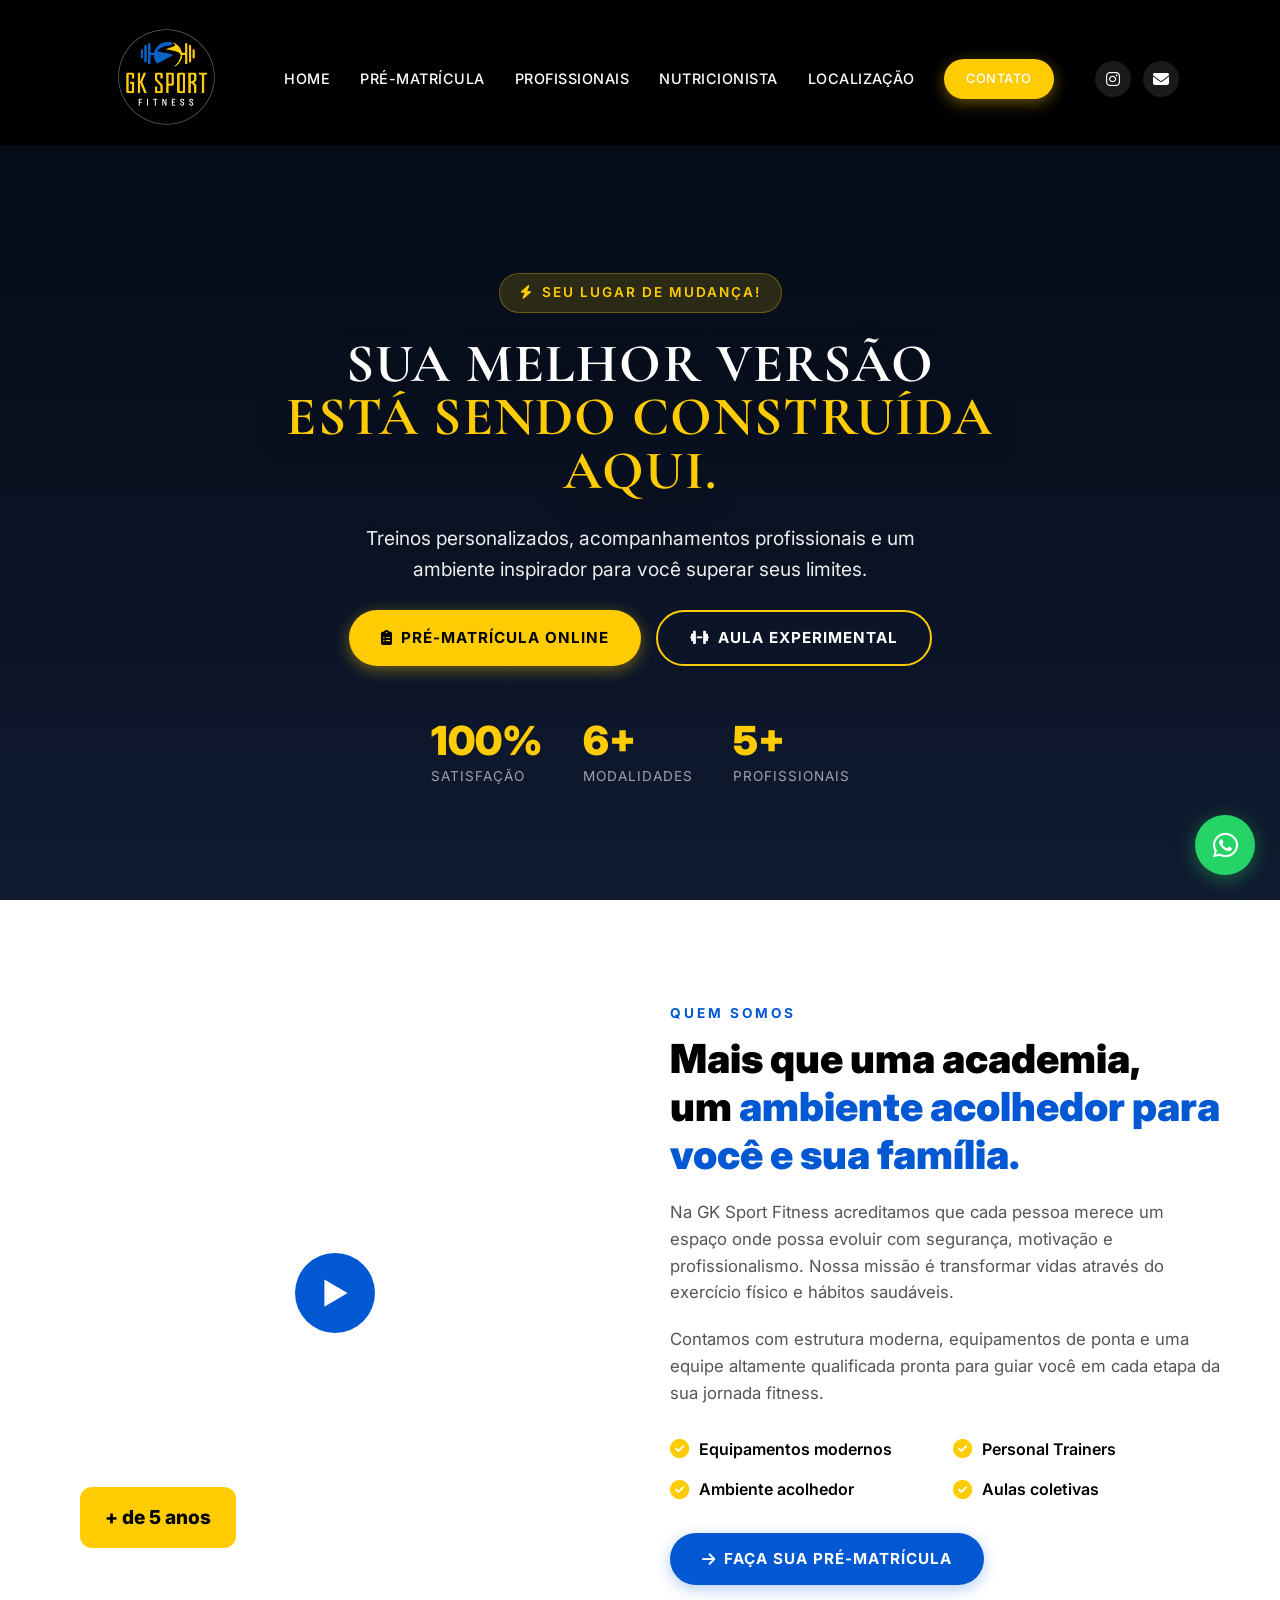
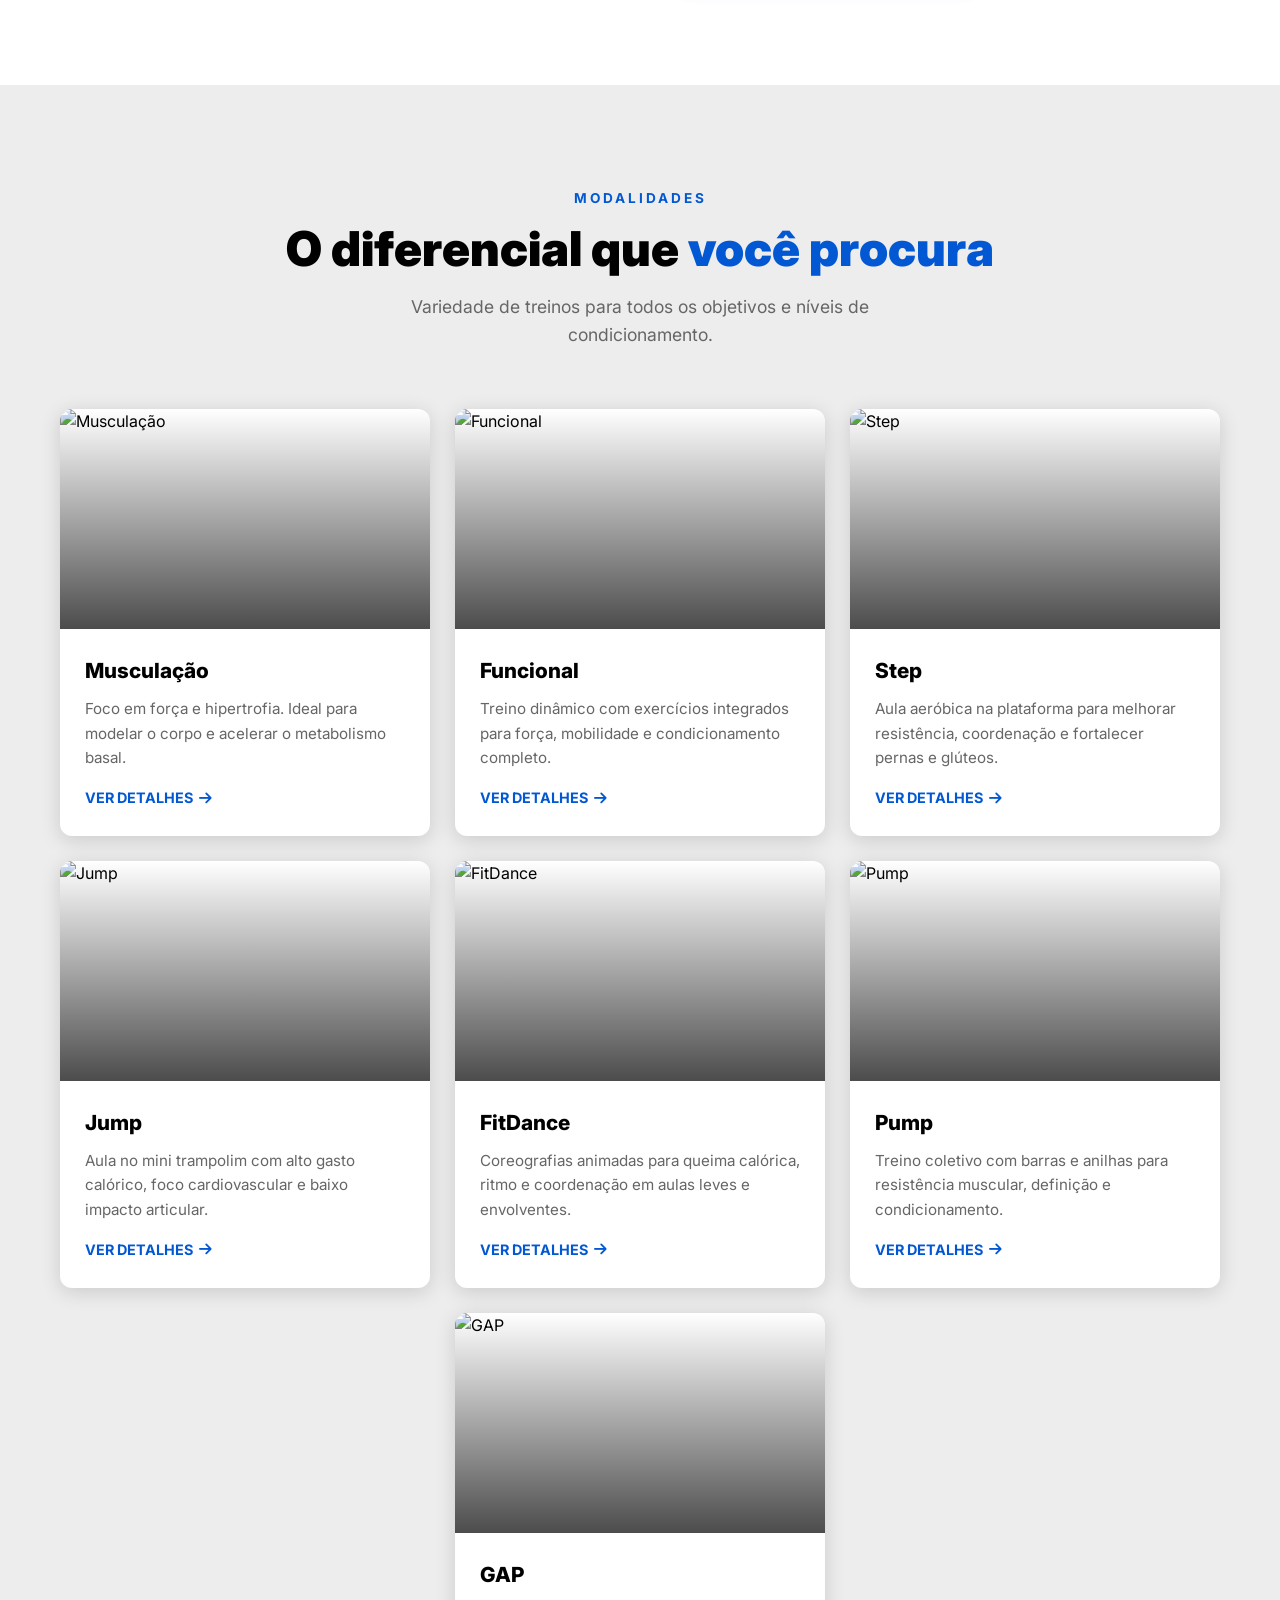
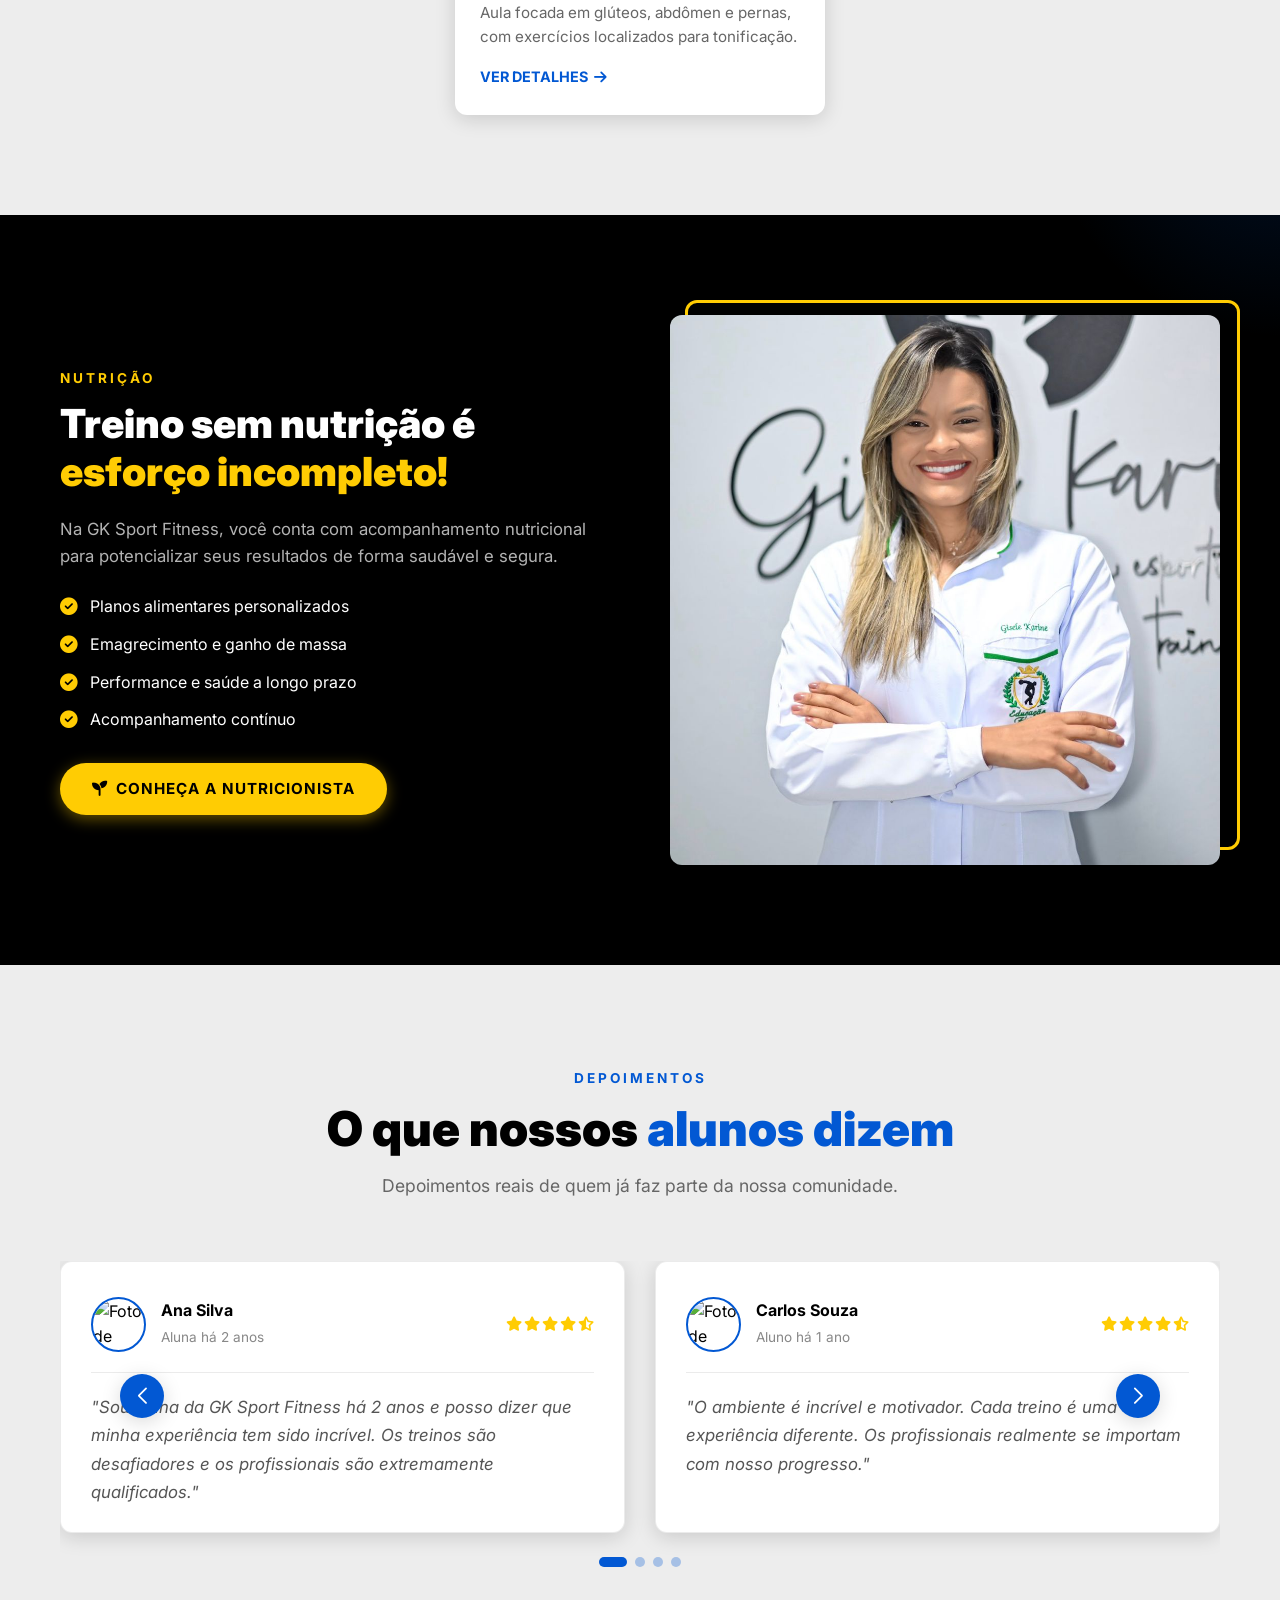
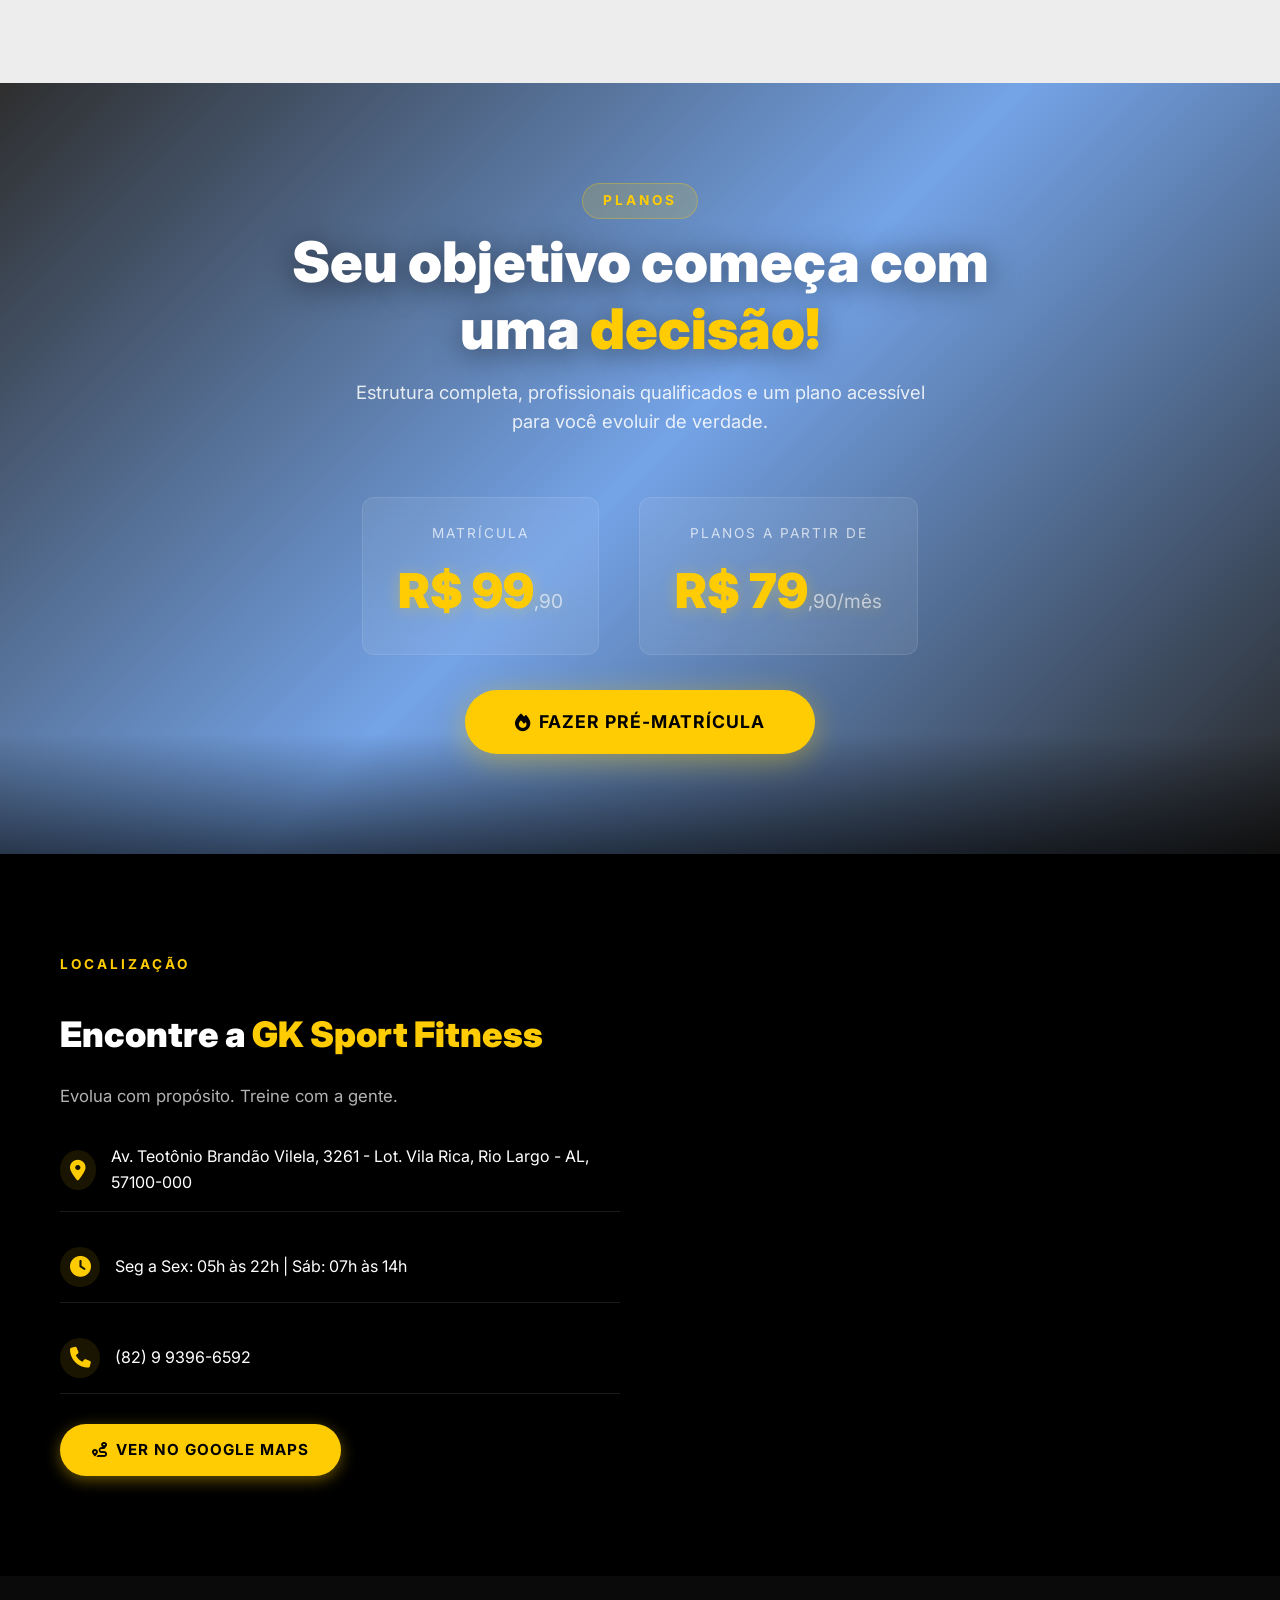
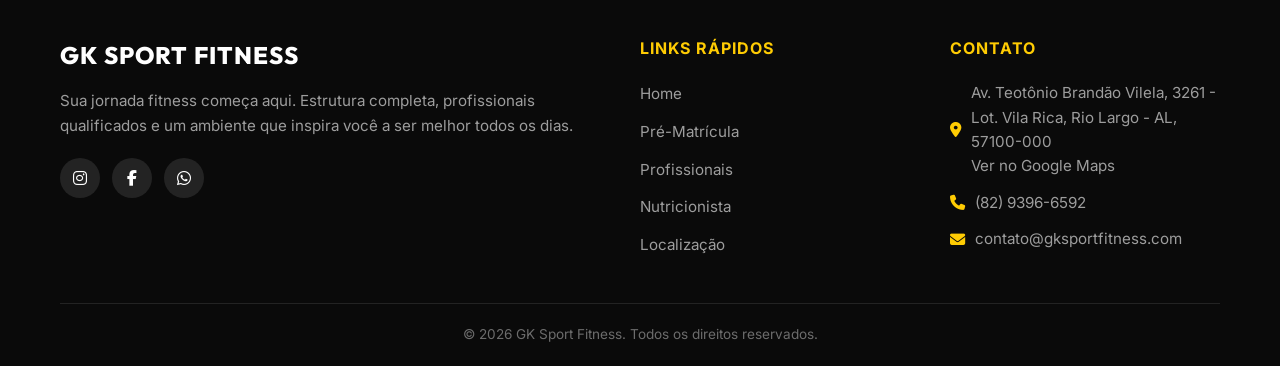
==== commit 8c33fdf5: "up" ====
--- a/index.html
+++ b/index.html
@@ -40,12 +40,14 @@
           <a href="profissionais.html">Profissionais</a>
           <a href="#nutricao">Nutricionista</a>
           <a href="#localizacao">Localização</a>
-          <a href="#" class="btn btn-primary btn-sm" style="padding: 10px 22px; font-size: 0.8rem;">Contato</a>
+          <a href="https://wa.me/558293966592?text=Olá,%20vim%20pelo%20site.%20Gostaria%20de%20mais%20informações."
+            target="_blank" rel="noopener noreferrer" class="btn btn-primary btn-sm"
+            style="padding: 10px 22px; font-size: 0.8rem;">Contato</a>
         </div>
 
         <div class="nav-social">
           <a href="#" target="_blank" aria-label="Instagram"><i class="fab fa-instagram"></i></a>
-          <a href="#" target="_blank" aria-label="Email"><i class="fas fa-envelope"></i></a>
+          <a href="mailto:contato@gksportfitness.com" aria-label="Email"><i class="fas fa-envelope"></i></a>
         </div>
 
         <button class="menu-toggle" id="menuToggle" aria-label="Menu">
@@ -65,8 +67,8 @@
         <i class="fas fa-bolt"></i> Seu lugar de mudança!
       </div>
       <h1>Sua melhor versão <span class="highlight"><br>está sendo construída aqui.</span></h1>
-      <p>Treinos personalizados, acompanhamentos profissionais e um ambiente inspirador para você superar seus limites.
-      </p>
+      <p class="text-desktop">Treinos personalizados, acompanhamentos profissionais e um ambiente inspirador para você superar seus limites.</p>
+      <p class="text-mobile">Transforme seu corpo com treinos que realmente funcionam.</p>
       <div class="hero-buttons">
         <a href="matricula.html" class="btn btn-primary">
           <i class="fas fa-clipboard-list"></i> Pré-Matrícula Online
@@ -429,7 +431,7 @@
 
           <div class="location-detail">
             <i class="fas fa-map-marker-alt"></i>
-            <span>Endereço da sua academia aqui - Cidade/Estado</span>
+            <span>Av. Teotônio Brandão Vilela, 3261 - Lot. Vila Rica, Rio Largo - AL, 57100-000</span>
           </div>
           <div class="location-detail">
             <i class="fas fa-clock"></i>
@@ -437,18 +439,17 @@
           </div>
           <div class="location-detail">
             <i class="fas fa-phone"></i>
-            <span>(00) 00000-0000</span>
-          </div>
-
-          <a href="#" class="btn btn-primary" style="width: fit-content; margin-top: 10px;">
-            <i class="fab fa-whatsapp"></i> Fale Conosco
+            <span>(82) 9 9396-6592</span>
+          </div>
+
+          <a href="https://maps.app.goo.gl/3X9yLohrfTuoNGAP9" target="_blank" rel="noopener noreferrer"
+            class="btn btn-primary" style="width: fit-content; margin-top: 10px;">
+            <i class="fas fa-route"></i> Ver no Google Maps
           </a>
         </div>
         <div class="location-map fade-in">
-          <!-- Substitua pelo embed do Google Maps da sua localização -->
-          <iframe
-            src="https://www.google.com/maps/embed?pb=!1m18!1m12!1m3!1d3932.0!2d-35.85!3d-9.66!2m3!1f0!2f0!3f0!3m2!1i1024!2i768!4f13.1!3m3!1m2!1s0x0%3A0x0!2z!5e0!3m2!1spt-BR!2sbr!4v1"
-            allowfullscreen loading="lazy"></iframe>
+          <iframe src="https://www.google.com/maps?q=-9.4774781,-35.8327893&z=17&output=embed" allowfullscreen
+            loading="lazy"></iframe>
         </div>
       </div>
     </div>
@@ -465,7 +466,8 @@
           <div class="footer-social">
             <a href="#" aria-label="Instagram"><i class="fab fa-instagram"></i></a>
             <a href="#" aria-label="Facebook"><i class="fab fa-facebook-f"></i></a>
-            <a href="#" aria-label="WhatsApp"><i class="fab fa-whatsapp"></i></a>
+            <a href="https://wa.me/558293966592" target="_blank" rel="noopener noreferrer" aria-label="WhatsApp"><i
+                class="fab fa-whatsapp"></i></a>
           </div>
         </div>
 
@@ -484,15 +486,19 @@
           <h4>Contato</h4>
           <div class="footer-contact-item">
             <i class="fas fa-map-marker-alt"></i>
-            <span>Endereço da academia</span>
+            <span>
+              Av. Teotônio Brandão Vilela, 3261 - Lot. Vila Rica, Rio Largo - AL, 57100-000<br>
+              <a href="https://maps.app.goo.gl/3X9yLohrfTuoNGAP9" target="_blank" rel="noopener noreferrer">Ver no
+                Google Maps</a>
+            </span>
           </div>
           <div class="footer-contact-item">
             <i class="fas fa-phone"></i>
-            <span>(00) 00000-0000</span>
+            <span><a href="tel:+558293966592">(82) 9396-6592</a></span>
           </div>
           <div class="footer-contact-item">
             <i class="fas fa-envelope"></i>
-            <span>contato@gksportfitness.com</span>
+            <span><a href="mailto:contato@gksportfitness.com">contato@gksportfitness.com</a></span>
           </div>
         </div>
       </div>
@@ -504,7 +510,8 @@
   </footer>
 
   <!-- WHATSAPP FLOAT -->
-  <a href="#" class="whatsapp-float" target="_blank" aria-label="WhatsApp">
+  <a href="https://wa.me/558293966592" class="whatsapp-float" target="_blank" rel="noopener noreferrer"
+    aria-label="WhatsApp">
     <i class="fab fa-whatsapp"></i>
   </a>
 
--- a/css/style.css
+++ b/css/style.css
@@ -274,7 +274,7 @@
   letter-spacing: 0.5px;
   position: relative;
   padding: 5px 0;
-  transition: color var(--transition);
+  transition: all var(--transition);
 }
 
 .nav-links a::after {
@@ -285,11 +285,11 @@
   width: 0;
   height: 2px;
   background: var(--yellow);
-  transition: width var(--transition);
+  transition: all var(--transition);
 }
 
 .nav-links a:hover {
-  color: var(--yellow);
+  color: var(--white);
 }
 
 .nav-links a:hover::after {
@@ -451,12 +451,17 @@
   position: relative;
 }
 
-.hero p {
+.text-desktop {
   font-size: 1.2rem;
   color: rgba(255, 255, 255, 0.92);
   text-shadow: 0 4px 16px rgba(0, 0, 0, 0.35);
   max-width: 620px;
+  text-align: center;
   animation: fadeInUp 0.8s ease 0.4s both;
+}
+
+.text-mobile {
+  display: none;
 }
 
 .hero-buttons {
@@ -1829,6 +1834,20 @@
 }
 
 @media (max-width: 768px) {
+  .hero {
+    background: #091427;
+  }
+
+  .hero::before {
+    background:
+      radial-gradient(circle at 18% 24%, rgba(255, 204, 3, 0.16), transparent 42%),
+      rgba(4, 15, 32, 0.52);
+  }
+
+  .hero::after {
+    background: linear-gradient(to bottom, rgba(2, 7, 18, 0.86) 0%, rgba(9, 22, 44, 0.76) 55%, rgba(6, 16, 34, 0.9) 100%);
+  }
+
   .navbar {
     justify-content: space-between;
     padding: 10px 0;
@@ -1917,7 +1936,9 @@
   }
 
   .hero-bg {
-    background-position: 72% center;
+    background-position: 64% center;
+    background-size: cover;
+    filter: brightness(1.04) contrast(1.08) saturate(1.02);
   }
 
   .hero .container {
@@ -1972,8 +1993,67 @@
 }
 
 @media (max-width: 480px) {
+  .hero-bg {
+    background-image: url('../midia/img/hero-bg.jpg');
+    background-position: 63% 50%;
+    background-size: cover;
+    background-repeat: no-repeat;
+    filter: brightness(0.94) contrast(1.12) saturate(0.94);
+  }
+
+  .hero::before {
+    background:
+      radial-gradient(circle at 50% 14%, rgba(255, 204, 3, 0.12), transparent 38%),
+      rgba(3, 12, 27, 0.274);
+  }
+
+  .hero::after {
+    background: linear-gradient(to bottom, rgba(1, 6, 16, 0.74) 0%, rgba(8, 20, 39, 0.82) 58%, rgba(4, 12, 27, 0.94) 100%);
+  }
+
+  .hero .container {
+    margin-top: 15px;
+  }
+
   .hero h1 {
-    font-size: 2rem;
+    font-size: 1.6rem;
+    line-height: 1.3;
+    width: 100%;
+  }
+
+  .text-desktop {
+    display: none;
+  }
+
+  .text-mobile {
+    display: block;
+    font-size: 0.9rem;
+    color: rgba(255, 255, 255, 0.92);
+    text-shadow: rgba(0, 0, 0, 0.35) 0px 4px 16px;
+    max-width: 620px;
+    text-align: center;
+    animation: 0.8s ease 0.4s 1 normal both running fadeInUp;
+  }
+
+  .hero-badge {
+    font-size: 0.65rem;
+    padding: 4px 12px;
+    background: rgba(255, 205, 3, 0.11);
+  }
+
+  .hero-buttons .btn {
+    font-size: 0.7rem;
+    padding: 6px 16px;
+  }
+
+  .hero-stats {
+    font-size: 1.4em;
+    width: 100%;
+    gap: 20px;
+  }
+
+  .hero-stat .number {
+    font-size: 1.8rem;
   }
 
   .section {
@@ -1981,11 +2061,11 @@
   }
 
   .section-title {
-    font-size: 1.8rem;
+    font-size: 1.5rem;
   }
 
   .about-content h2,
   .nutrition-content h2 {
-    font-size: 1.8rem;
+    font-size: 1.5rem;
   }
 }
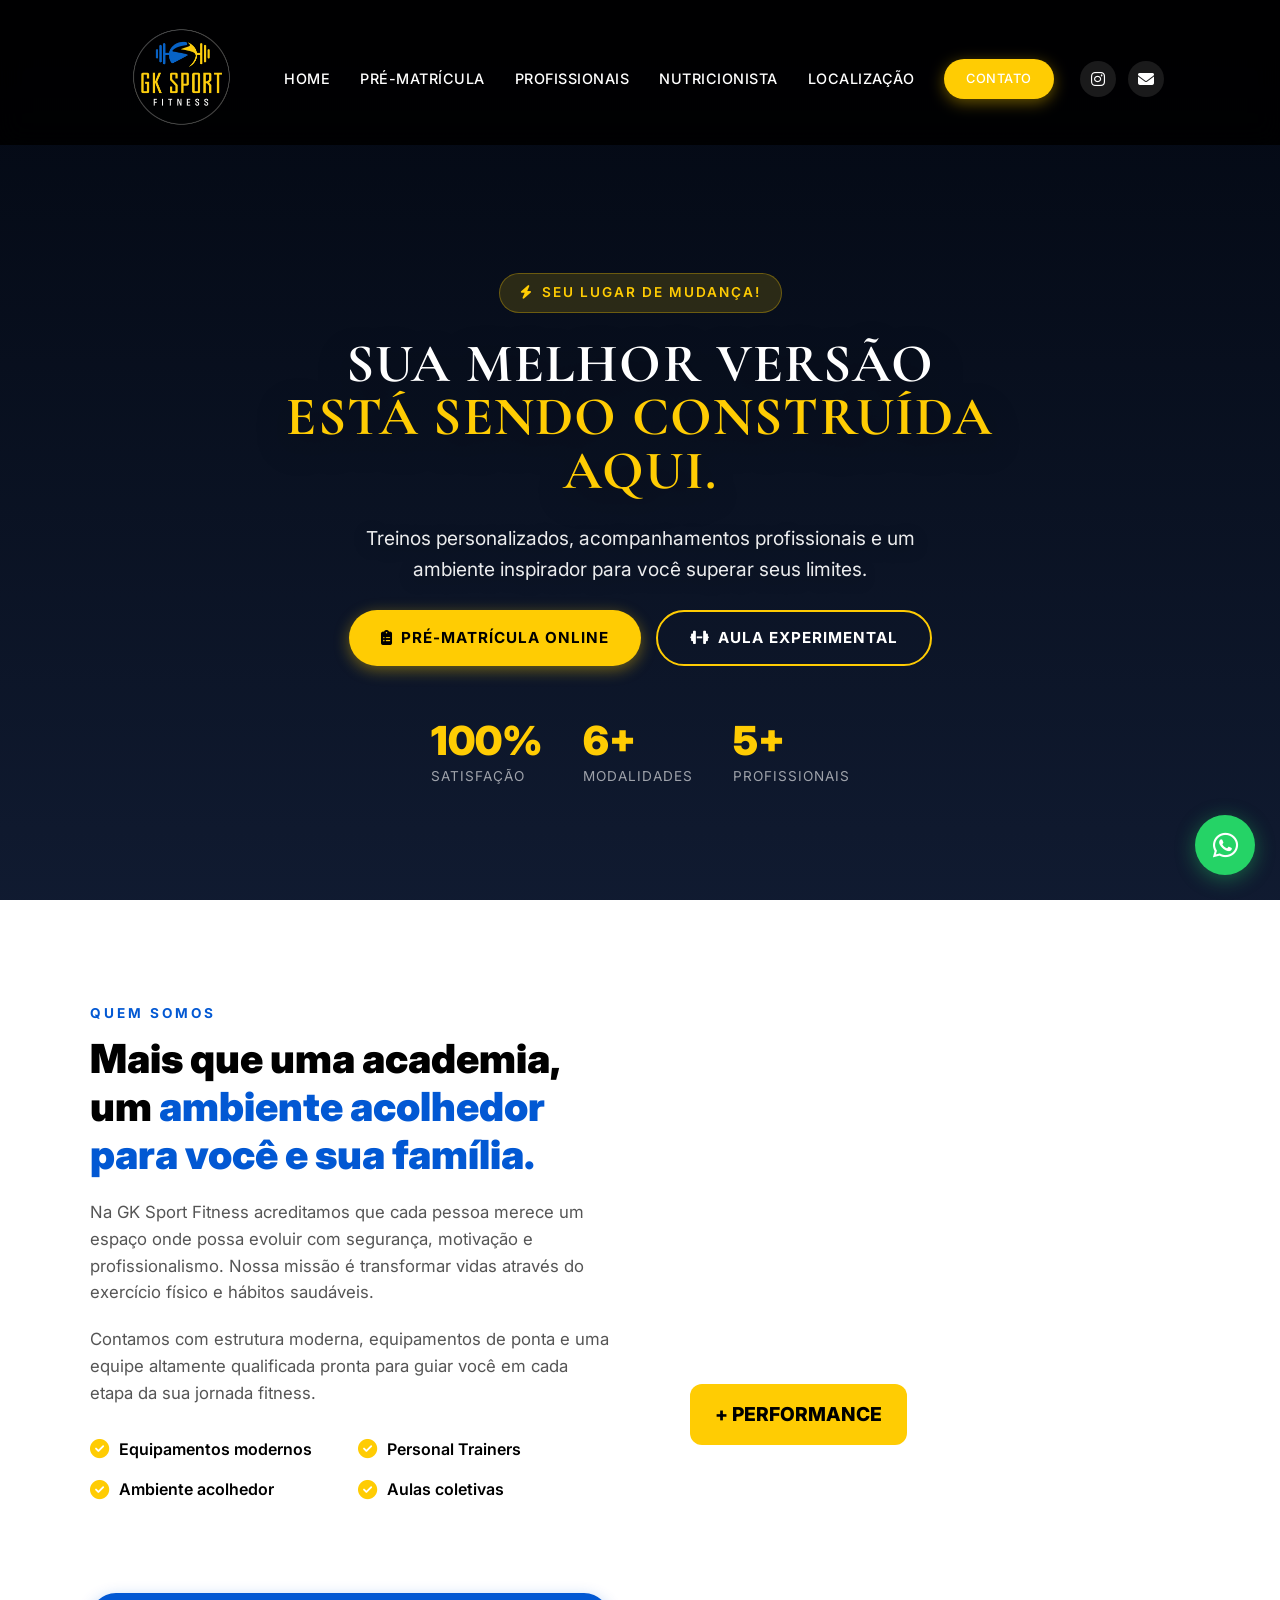
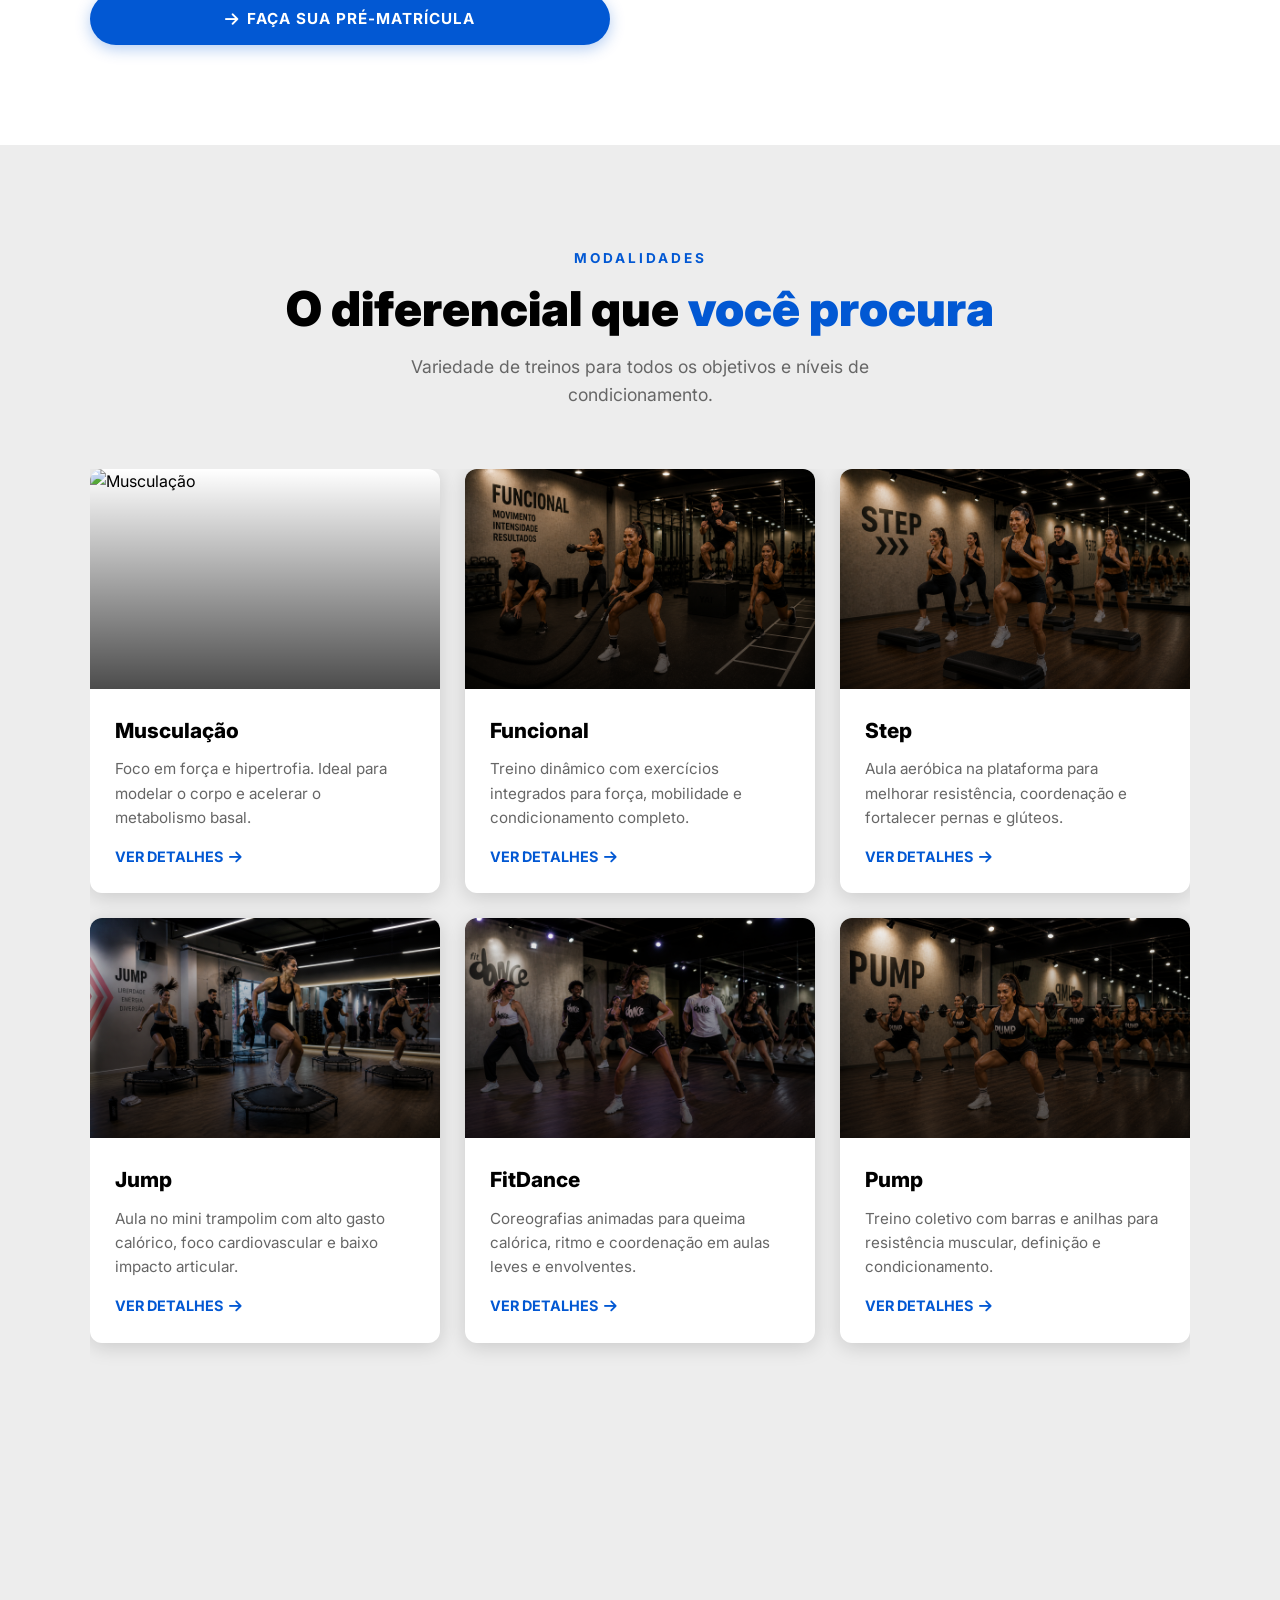
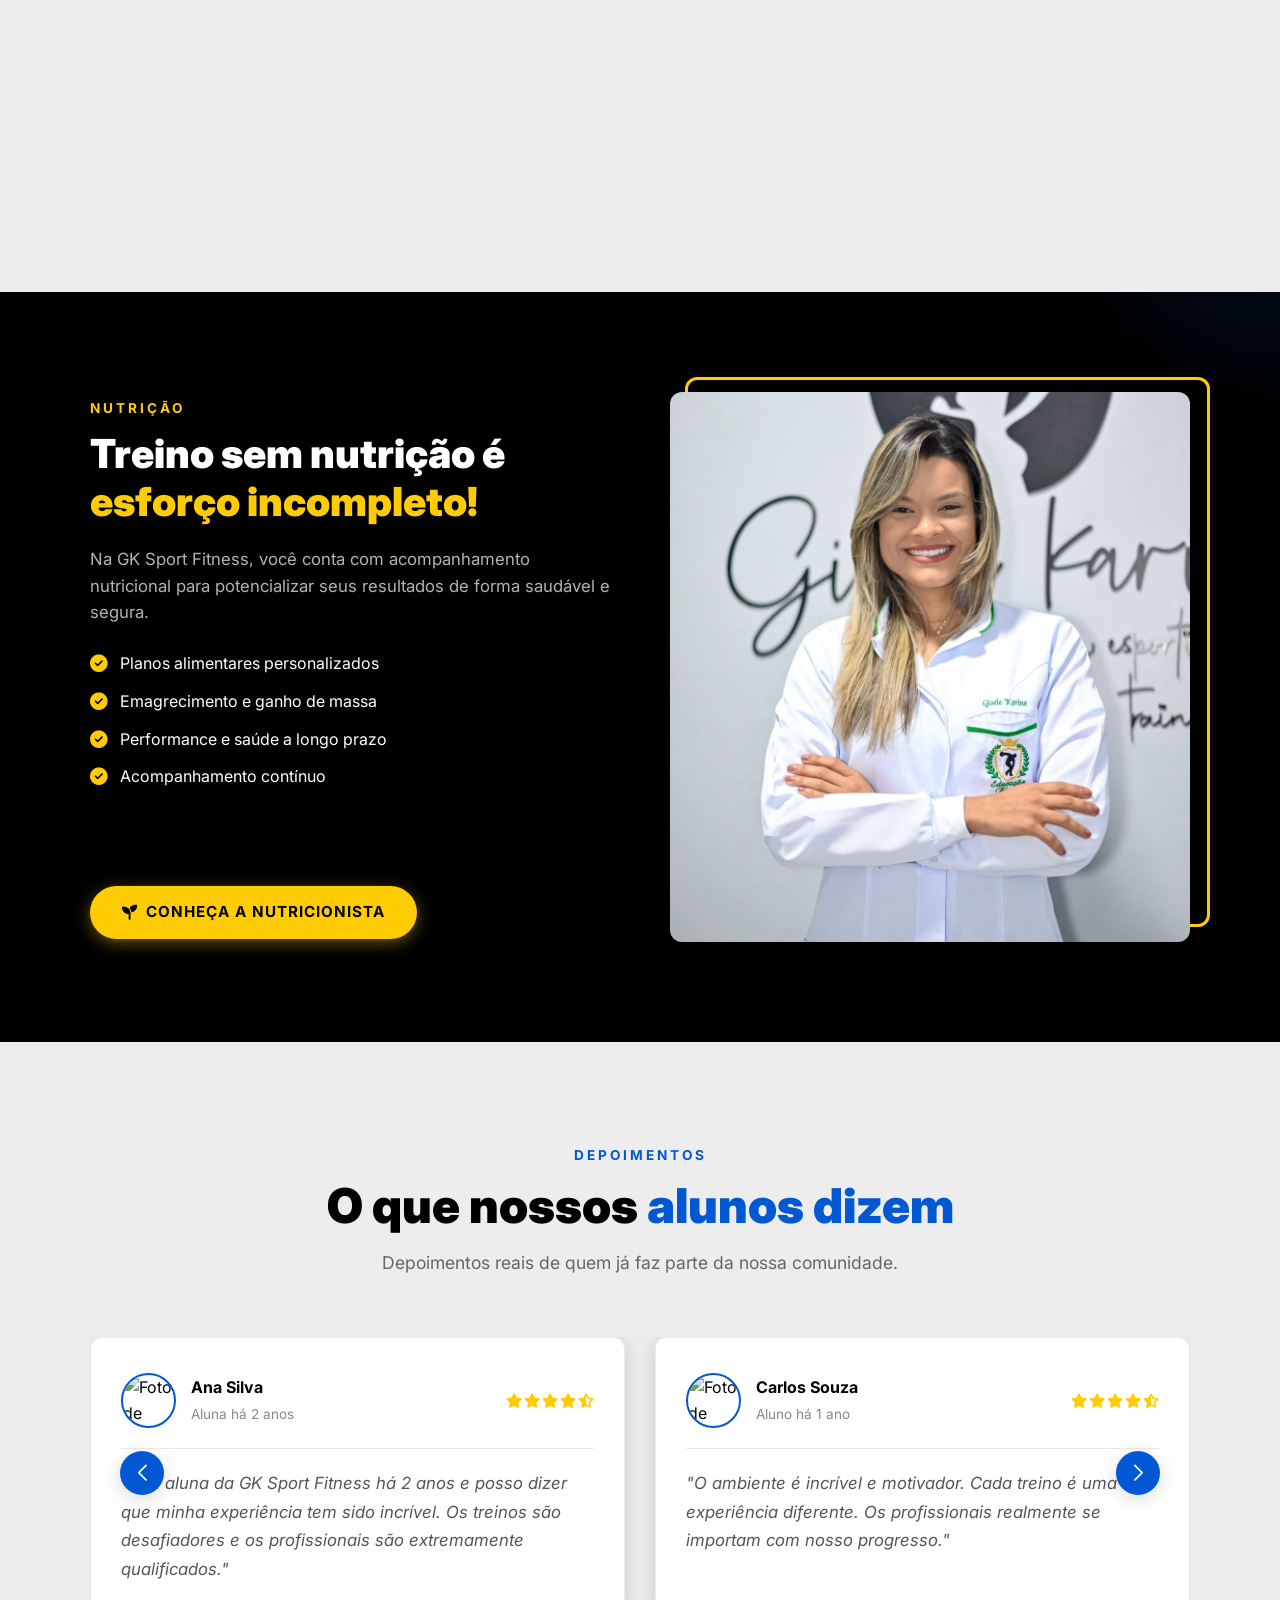
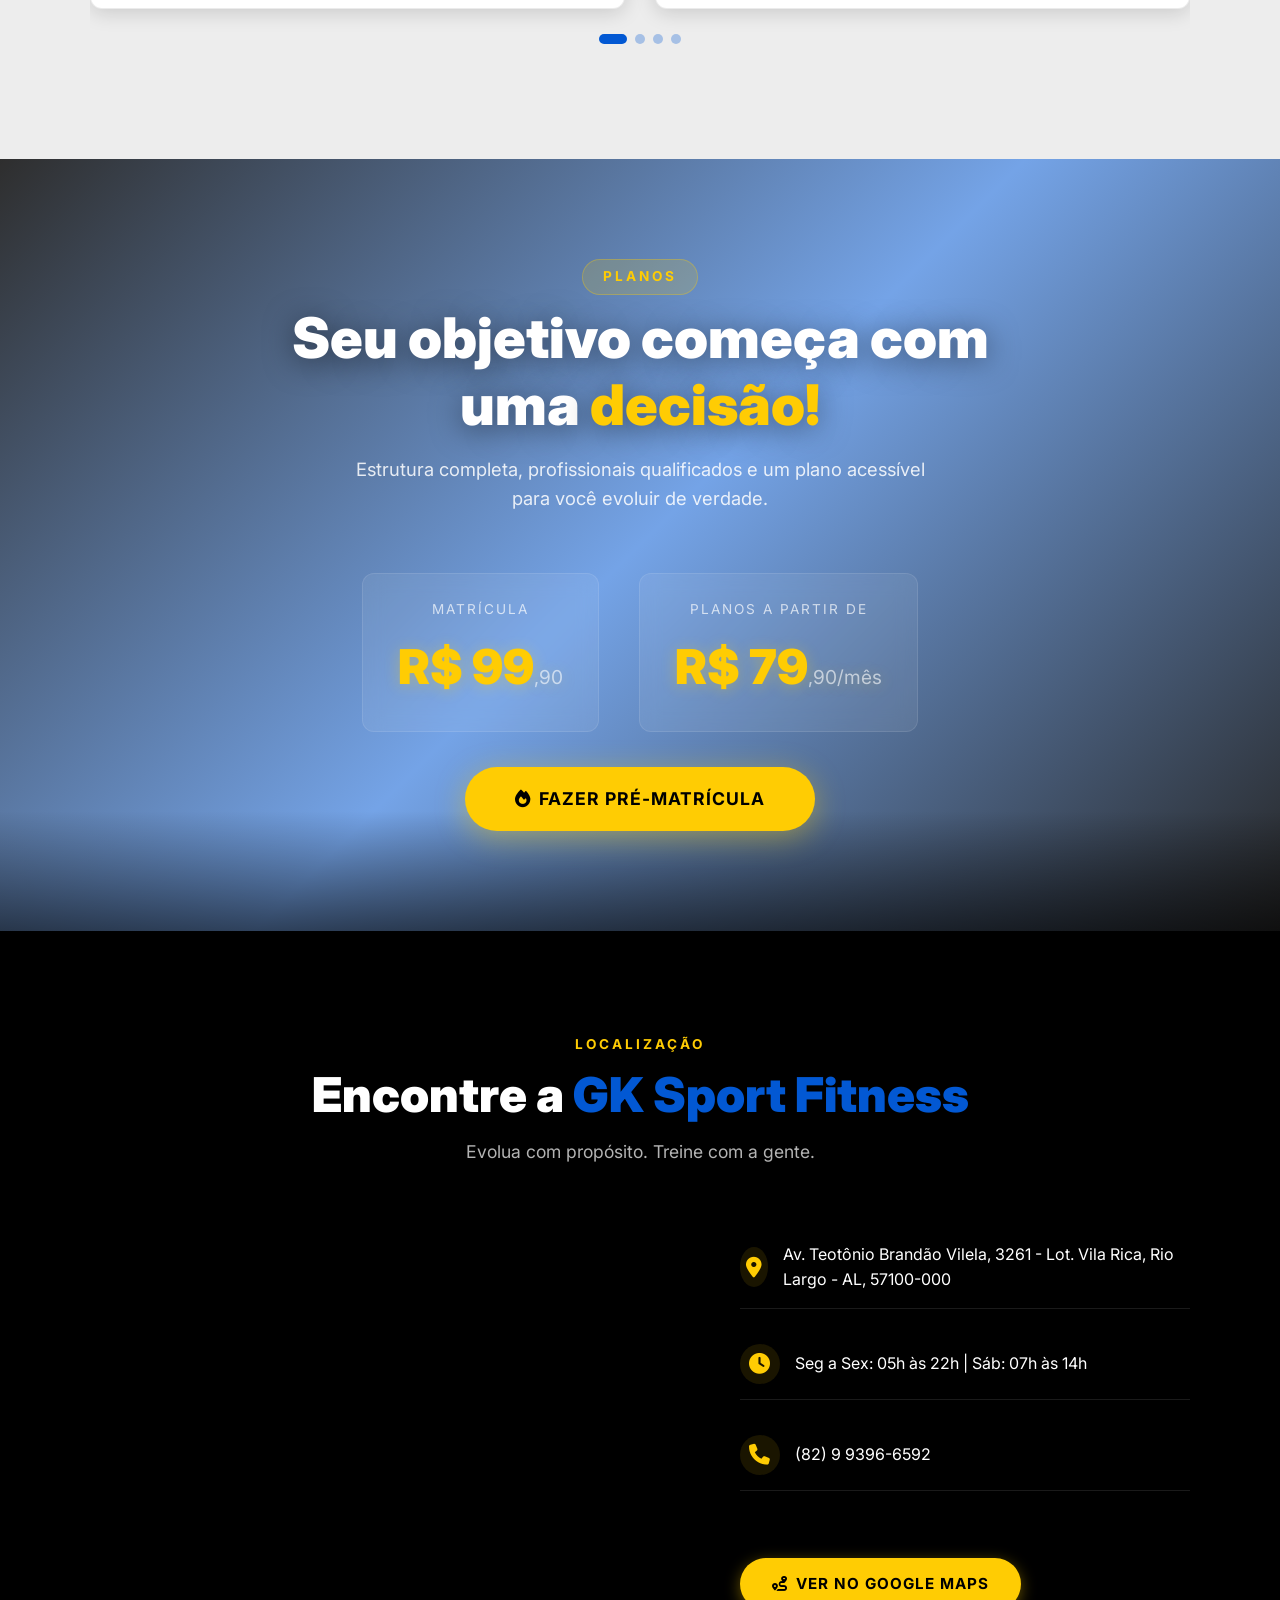
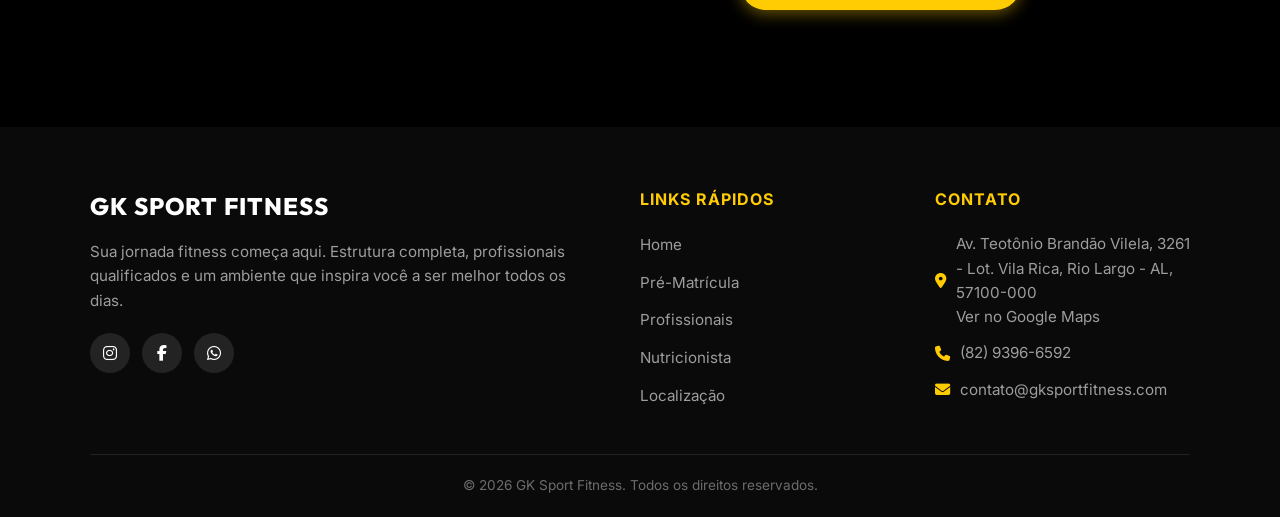
==== commit 0e23da78: "Primeiro commit" ====
--- a/index.html
+++ b/index.html
@@ -67,7 +67,8 @@
         <i class="fas fa-bolt"></i> Seu lugar de mudança!
       </div>
       <h1>Sua melhor versão <span class="highlight"><br>está sendo construída aqui.</span></h1>
-      <p class="text-desktop">Treinos personalizados, acompanhamentos profissionais e um ambiente inspirador para você superar seus limites.</p>
+      <p class="text-desktop">Treinos personalizados, acompanhamentos profissionais e um ambiente inspirador para você
+        superar seus limites.</p>
       <p class="text-mobile">Transforme seu corpo com treinos que realmente funcionam.</p>
       <div class="hero-buttons">
         <a href="matricula.html" class="btn btn-primary">
@@ -99,12 +100,14 @@
     <div class="container">
       <div class="about-grid">
         <div class="about-video fade-in">
-          <video src="midia/videos/snapinsta.com.br-69dd19bdb44a9.mp4" loop></video>
-          <div class="play-button" id="playBtn">
-            ▶
-          </div>
-          <div class="about-video-badge">+ de 5 anos</div>
-        </div>
+          <iframe width="560" height="315"
+            src="https://www.youtube.com/embed/PHG3WtnUC7U?si=Wm2Rqxc38TXomXq7&enablejsapi=1"
+            title="YouTube video player" frameborder="0"
+            allow="accelerometer; autoplay; clipboard-write; encrypted-media; gyroscope; picture-in-picture; web-share"
+            referrerpolicy="strict-origin-when-cross-origin" allowfullscreen></iframe>
+          <div class="about-video-badge">+ PERFORMANCE</div>
+        </div>
+
         <div class="about-content fade-in">
           <div class="section-tag">Quem Somos</div>
           <h2>Mais que uma academia,<br>um <span class="highlight">ambiente acolhedor para você e sua família.</span>
@@ -128,10 +131,10 @@
               <i class="fas fa-check-circle"></i> Aulas coletivas
             </div>
           </div>
-          <a href="matricula.html" class="btn btn-secondary">
-            <i class="fas fa-arrow-right"></i> Faça sua pré-matrícula
-          </a>
-        </div>
+
+        </div><a href="matricula.html" class="btn btn-secondary">
+          <i class="fas fa-arrow-right"></i> Faça sua pré-matrícula
+        </a>
       </div>
     </div>
   </section>
@@ -145,94 +148,90 @@
         <p class="section-subtitle">Variedade de treinos para todos os objetivos e níveis de condicionamento.</p>
       </div>
 
-      <div class="modalities-grid">
-
-        <div class="modality-card fade-in">
-          <div class="modality-img">
-            <img src="https://images.unsplash.com/photo-1581009146145-b5ef050c2e1e?w=400&h=250&fit=crop"
-              alt="Musculação">
-            <div class="overlay"></div>
-          </div>
-          <div class="modality-content">
-            <h3>Musculação</h3>
-            <p>Foco em força e hipertrofia. Ideal para modelar o corpo e acelerar o metabolismo basal.</p>
-            <span class="modality-link" data-modal="musculacao">Ver detalhes <i class="fas fa-arrow-right"></i></span>
-          </div>
-        </div>
-
-        <div class="modality-card fade-in">
-          <div class="modality-img">
-            <img src="https://images.unsplash.com/photo-1599058945522-28d584b6f0ff?w=400&h=250&fit=crop"
-              alt="Funcional">
-            <div class="overlay"></div>
-          </div>
-          <div class="modality-content">
-            <h3>Funcional</h3>
-            <p>Treino dinâmico com exercícios integrados para força, mobilidade e condicionamento completo.</p>
-            <span class="modality-link" data-modal="funcional">Ver detalhes <i class="fas fa-arrow-right"></i></span>
-          </div>
-        </div>
-
-        <div class="modality-card fade-in">
-          <div class="modality-img">
-            <img src="https://images.unsplash.com/photo-1518611012118-696072aa579a?w=400&h=250&fit=crop" alt="Step">
-            <div class="overlay"></div>
-          </div>
-          <div class="modality-content">
-            <h3>Step</h3>
-            <p>Aula aeróbica na plataforma para melhorar resistência, coordenação e fortalecer pernas e glúteos.</p>
-            <span class="modality-link" data-modal="step">Ver detalhes <i class="fas fa-arrow-right"></i></span>
-          </div>
-        </div>
-
-        <div class="modality-card fade-in">
-          <div class="modality-img">
-            <img src="https://images.unsplash.com/photo-1601422407692-ec4eeec1d9b3?w=400&h=250&fit=crop" alt="Jump">
-            <div class="overlay"></div>
-          </div>
-          <div class="modality-content">
-            <h3>Jump</h3>
-            <p>Aula no mini trampolim com alto gasto calórico, foco cardiovascular e baixo impacto articular.</p>
-            <span class="modality-link" data-modal="jump">Ver detalhes <i class="fas fa-arrow-right"></i></span>
-          </div>
-        </div>
-
-        <div class="modality-card fade-in">
-          <div class="modality-img">
-            <img src="https://images.unsplash.com/photo-1524594152303-9fd13543fe6e?w=400&h=250&fit=crop" alt="FitDance">
-            <div class="overlay"></div>
-          </div>
-          <div class="modality-content">
-            <h3>FitDance</h3>
-            <p>Coreografias animadas para queima calórica, ritmo e coordenação em aulas leves e envolventes.</p>
-            <span class="modality-link" data-modal="fitdance">Ver detalhes <i class="fas fa-arrow-right"></i></span>
-          </div>
-        </div>
-
-        <div class="modality-card fade-in">
-          <div class="modality-img">
-            <img src="https://images.unsplash.com/photo-1517963879433-6ad2b056d712?w=400&h=250&fit=crop" alt="Pump">
-            <div class="overlay"></div>
-          </div>
-          <div class="modality-content">
-            <h3>Pump</h3>
-            <p>Treino coletivo com barras e anilhas para resistência muscular, definição e condicionamento.</p>
-            <span class="modality-link" data-modal="pump">Ver detalhes <i class="fas fa-arrow-right"></i></span>
-          </div>
-        </div>
-
-        <div class="modality-card fade-in">
-          <div class="modality-img">
-            <img src="https://images.unsplash.com/photo-1549060279-7e168fcee0c2?w=400&h=250&fit=crop" alt="GAP">
-            <div class="overlay"></div>
-          </div>
-          <div class="modality-content">
-            <h3>GAP</h3>
-            <p>Aula focada em glúteos, abdômen e pernas, com exercícios localizados para tonificação.</p>
-            <span class="modality-link" data-modal="gap">Ver detalhes <i class="fas fa-arrow-right"></i></span>
-          </div>
-        </div>
-
+      <div class="swiper modalities-swiper fade-in">
+        <div class="modalities-grid swiper-wrapper">
+          <div class="modality-card swiper-slide fade-in">
+            <div class="modality-img">
+              <img src="https://images.unsplash.com/photo-1581009146145-b5ef050c2e1e?w=400&h=250&fit=crop"
+                alt="Musculação">
+              <div class="overlay"></div>
+            </div>
+            <div class="modality-content">
+              <h3>Musculação</h3>
+              <p>Foco em força e hipertrofia. Ideal para modelar o corpo e acelerar o metabolismo basal.</p>
+              <span class="modality-link" data-modal="musculacao">Ver detalhes <i class="fas fa-arrow-right"></i></span>
+            </div>
+          </div>
+          <div class="modality-card swiper-slide fade-in">
+            <div class="modality-img">
+              <img src="midia/img/funcional.png" alt="Funcional">
+              <div class="overlay"></div>
+            </div>
+            <div class="modality-content">
+              <h3>Funcional</h3>
+              <p>Treino dinâmico com exercícios integrados para força, mobilidade e condicionamento completo.</p>
+              <span class="modality-link" data-modal="funcional">Ver detalhes <i class="fas fa-arrow-right"></i></span>
+            </div>
+          </div>
+          <div class="modality-card swiper-slide fade-in">
+            <div class="modality-img">
+              <img src="midia/img/step.png" alt="Step">
+              <div class="overlay"></div>
+            </div>
+            <div class="modality-content">
+              <h3>Step</h3>
+              <p>Aula aeróbica na plataforma para melhorar resistência, coordenação e fortalecer pernas e glúteos.</p>
+              <span class="modality-link" data-modal="step">Ver detalhes <i class="fas fa-arrow-right"></i></span>
+            </div>
+          </div>
+          <div class="modality-card swiper-slide fade-in">
+            <div class="modality-img">
+              <img src="midia/img/jump.png" alt="Jump">
+              <div class="overlay"></div>
+            </div>
+            <div class="modality-content">
+              <h3>Jump</h3>
+              <p>Aula no mini trampolim com alto gasto calórico, foco cardiovascular e baixo impacto articular.</p>
+              <span class="modality-link" data-modal="jump">Ver detalhes <i class="fas fa-arrow-right"></i></span>
+            </div>
+          </div>
+          <div class="modality-card swiper-slide fade-in">
+            <div class="modality-img">
+              <img src="midia/img/fitdance.png" alt="FitDance">
+              <div class="overlay"></div>
+            </div>
+            <div class="modality-content">
+              <h3>FitDance</h3>
+              <p>Coreografias animadas para queima calórica, ritmo e coordenação em aulas leves e envolventes.</p>
+              <span class="modality-link" data-modal="fitdance">Ver detalhes <i class="fas fa-arrow-right"></i></span>
+            </div>
+          </div>
+          <div class="modality-card swiper-slide fade-in">
+            <div class="modality-img">
+              <img src="midia/img/pump.png" alt="Pump">
+              <div class="overlay"></div>
+            </div>
+            <div class="modality-content">
+              <h3>Pump</h3>
+              <p>Treino coletivo com barras e anilhas para resistência muscular, definição e condicionamento.</p>
+              <span class="modality-link" data-modal="pump">Ver detalhes <i class="fas fa-arrow-right"></i></span>
+            </div>
+          </div>
+          <div class="modality-card swiper-slide fade-in">
+            <div class="modality-img">
+              <img src="midia/img/gap.png" alt="GAP">
+              <div class="overlay"></div>
+            </div>
+            <div class="modality-content">
+              <h3>GAP</h3>
+              <p>Aula focada em glúteos, abdômen e pernas, com exercícios localizados para tonificação.</p>
+              <span class="modality-link" data-modal="gap">Ver detalhes <i class="fas fa-arrow-right"></i></span>
+            </div>
+          </div>
+        </div>
+        <div class="swiper-pagination modalities-pagination"></div>
+        <div class="swiper-button-prev modalities-prev"></div>
+        <div class="swiper-button-next modalities-next"></div>
       </div>
     </div>
   </section>
@@ -276,15 +275,18 @@
             <li><i class="fas fa-check-circle"></i> Performance e saúde a longo prazo</li>
             <li><i class="fas fa-check-circle"></i> Acompanhamento contínuo</li>
           </ul>
-          <a href="https://giselekarine.netlify.app/" target="_blank" class="btn btn-primary">
-            <i class="fas fa-seedling"></i> Conheça a Nutricionista
-          </a>
+
         </div>
         <div class="nutrition-image fade-in">
           <img src="midia/img/nutri.jpeg" alt="Nutrição e alimentação saudável">
         </div>
-      </div>
-    </div>
+        <a href="https://giselekarine.netlify.app/" target="_blank" class="btn btn-primary nutrition-cta">
+          <i class="fas fa-seedling"></i> Conheça a Nutricionista
+        </a>
+
+      </div>
+    </div>
+
   </section>
 
   <!-- COMMENTS -->
@@ -423,12 +425,19 @@
   <!-- LOCATION -->
   <section class="section location" id="localizacao">
     <div class="container">
+      <div class="section-header fade-in location-header">
+        <div class="section-tag" style="color: var(--yellow);">Localização</div>
+        <h2 class="section-title">Encontre a <span class="highlight">GK Sport Fitness</span></h2>
+        <p class="section-subtitle">Evolua com propósito. Treine com a gente.</p>
+      </div>
+
       <div class="location-grid">
-        <div class="location-info fade-in">
-          <div class="section-tag" style="color: var(--yellow);">Localização</div>
-          <h2>Encontre a <span class="highlight">GK Sport Fitness</span></h2>
-          <p>Evolua com propósito. Treine com a gente.</p>
-
+        <div class="location-map fade-in">
+          <iframe src="https://www.google.com/maps?q=-9.4774781,-35.8327893&z=17&output=embed" allowfullscreen
+            loading="lazy"></iframe>
+        </div>
+
+        <div class="location-details fade-in">
           <div class="location-detail">
             <i class="fas fa-map-marker-alt"></i>
             <span>Av. Teotônio Brandão Vilela, 3261 - Lot. Vila Rica, Rio Largo - AL, 57100-000</span>
@@ -441,16 +450,12 @@
             <i class="fas fa-phone"></i>
             <span>(82) 9 9396-6592</span>
           </div>
-
-          <a href="https://maps.app.goo.gl/3X9yLohrfTuoNGAP9" target="_blank" rel="noopener noreferrer"
-            class="btn btn-primary" style="width: fit-content; margin-top: 10px;">
-            <i class="fas fa-route"></i> Ver no Google Maps
-          </a>
-        </div>
-        <div class="location-map fade-in">
-          <iframe src="https://www.google.com/maps?q=-9.4774781,-35.8327893&z=17&output=embed" allowfullscreen
-            loading="lazy"></iframe>
-        </div>
+        </div>
+
+        <a href="https://maps.app.goo.gl/3X9yLohrfTuoNGAP9" target="_blank" rel="noopener noreferrer"
+          class="btn btn-primary location-button fade-in">
+          <i class="fas fa-route"></i> Ver no Google Maps
+        </a>
       </div>
     </div>
   </section>
--- a/css/style.css
+++ b/css/style.css
@@ -1,4 +1,4 @@
-@import url('https://fonts.googleapis.com/css2?family=Cinzel:wght@500;600;700;800&family=Cormorant+Garamond:wght@600;700&display=swap');
+﻿@import url('https://fonts.googleapis.com/css2?family=Cinzel:wght@500;600;700;800&family=Cormorant+Garamond:wght@600;700&display=swap');
 
 /* ===== RESET & BASE ===== */
 *,
@@ -508,6 +508,7 @@
 }
 
 .section-tag {
+  order: 1;
   display: inline-block;
   color: var(--blue);
   font-weight: 700;
@@ -518,6 +519,7 @@
 }
 
 .section-title {
+
   font-size: clamp(2rem, 4vw, 3rem);
   font-weight: 900;
   color: var(--black);
@@ -549,22 +551,27 @@
 }
 
 .about-video {
+  order: 2;
   position: relative;
-  aspect-ratio: 16/16;
+  aspect-ratio: 16/9;
   border-radius: var(--radius);
-  overflow: hidden;
-}
-
-.about-video video {
+  overflow: visible;
+  margin-bottom: 24px;
+}
+
+.about-video video,
+.about-video iframe {
+
   width: 100%;
   height: 100%;
   object-fit: cover;
+  border: 0;
   border-radius: var(--radius);
 }
 
 .about-video-badge {
   position: absolute;
-  bottom: 20px;
+  bottom: -40px;
   left: 20px;
   background: var(--yellow);
   color: var(--black);
@@ -595,6 +602,10 @@
   cursor: pointer;
 
   transition: opacity 0.3s, background 0.3s, transform 0.3s;
+}
+
+.btn-secondary {
+  order: 3;
 }
 
 .play-button.playing {
@@ -737,7 +748,7 @@
 
 /* Info do modal */
 .modal-info {
-  padding: 24px 28px 28px;
+  padding: 24px 10%;
 }
 
 .modal-info h2 {
@@ -819,10 +830,27 @@
   background: var(--light-gray);
 }
 
+.modalities-swiper {
+  overflow: hidden;
+}
+
 .modalities-grid {
   display: grid;
   grid-template-columns: repeat(3, 1fr);
   gap: 25px;
+}
+
+.modalities-swiper .swiper-slide {
+  height: auto;
+}
+
+.modalities-pagination {
+  display: none;
+}
+
+.modalities-prev,
+.modalities-next {
+  display: none;
 }
 
 .modalities-grid>.modality-card:last-child:nth-child(3n + 1) {
@@ -834,6 +862,8 @@
   border-radius: var(--radius);
   overflow: hidden;
   box-shadow: var(--shadow);
+  display: flex;
+  flex-direction: column;
   transition: all var(--transition);
   cursor: pointer;
 }
@@ -848,6 +878,7 @@
 }
 
 .modality-img {
+  width: 100%;
   height: 220px;
   overflow: hidden;
   position: relative;
@@ -867,6 +898,10 @@
 }
 
 .modality-content {
+  display: flex;
+  flex: 1;
+  flex-direction: column;
+  align-items: flex-start;
   padding: 25px;
 }
 
@@ -923,6 +958,22 @@
   grid-template-columns: 1fr 1fr;
   gap: 60px;
   align-items: center;
+  grid-template-areas:
+    "content image"
+    "cta image";
+}
+
+.nutrition-content {
+  grid-area: content;
+}
+
+.nutrition-image {
+  grid-area: image;
+}
+
+.nutrition-cta {
+  grid-area: cta;
+  justify-self: start;
 }
 
 .nutrition-content h2 {
@@ -1373,6 +1424,18 @@
   padding: 80px 0;
 }
 
+.team-swiper {
+  overflow: hidden;
+}
+
+.team-swiper .swiper-slide {
+  height: auto;
+}
+
+.team-pagination {
+  display: none;
+}
+
 .team-card {
   background: var(--white);
   border-radius: var(--radius);
@@ -1440,31 +1503,18 @@
   color: var(--white);
 }
 
+.location .section-subtitle {
+  color: rgba(255, 255, 255, 0.7);
+}
+
 .location-grid {
   display: grid;
-  grid-template-columns: 1fr 1fr;
+  grid-template-columns: minmax(0, 1.15fr) minmax(0, 0.85fr);
+  grid-template-areas:
+    "map details"
+    "map button";
   gap: 40px;
-  align-items: center;
-}
-
-.location-info {
-  display: flex;
-  flex-direction: column;
-  gap: 20px;
-}
-
-.location-info h2 {
-  font-size: 2.2rem;
-  font-weight: 900;
-}
-
-.location-info h2 .highlight {
-  color: var(--yellow);
-}
-
-.location-info p {
-  color: rgba(255, 255, 255, 0.7);
-  font-size: 1.05rem;
+  align-items: start;
 }
 
 .location-detail {
@@ -1491,7 +1541,15 @@
   font-size: 1rem;
 }
 
+.location-details {
+  grid-area: details;
+  display: flex;
+  flex-direction: column;
+  gap: 20px;
+}
+
 .location-map {
+  grid-area: map;
   border-radius: var(--radius);
   overflow: hidden;
   height: 400px;
@@ -1502,6 +1560,12 @@
   width: 100%;
   height: 100%;
   border: none;
+}
+
+.location-button {
+  grid-area: button;
+  width: fit-content;
+  margin-top: 10px;
 }
 
 /* ===== FORMS ===== */
@@ -1796,78 +1860,178 @@
   transform: translateY(0);
 }
 
-/* ===== RESPONSIVE ===== */
-@media (max-width: 992px) {
-
-  .about-grid,
-  .nutrition-grid,
-  .location-grid {
-    grid-template-columns: 1fr;
+/* ===== RESPONSIVE (320px – 1280px) ===== */
+
+/* ── 1280px: garante container sem overflow em telas grandes ── */
+@media (max-width: 1280px) {
+  .container {
+    max-width: 1140px;
+  }
+}
+
+/* ── 1024px: laptops pequenos / tablets landscape ── */
+@media (max-width: 1024px) {
+
+  .form-hero,
+  .team-hero {
+    min-height: auto;
+    padding-top: 140px;
+    padding-bottom: 55px;
+  }
+
+  /* Header com menu hambúrguer */
+  header {
+    top: 0;
+    left: 0;
+    right: 0;
+    width: 100%;
+    transform: none;
+  }
+
+  header.scrolled {
+    top: 0;
+    left: 0;
+    right: 0;
+    width: 100%;
+    transform: none;
+    border-radius: 0;
+    background: rgba(0, 0, 0, 0.9);
+  }
+
+  .navbar {
+    justify-content: space-between;
+    padding: 12px 0;
+  }
+
+  .logo-img {
+    width: 110px;
+    height: 110px;
+  }
+
+  header.scrolled .logo-img {
+    width: 0;
+    height: 0;
+    opacity: 0;
+  }
+
+  .nav-links {
+    position: fixed;
+    top: 0;
+    right: -100%;
+    width: 70%;
+    max-width: 300px;
+    height: 100vh;
+    height: 100dvh;
+    background: rgba(0, 0, 0, 0.98);
+    flex-direction: column;
+    justify-content: center;
+    align-items: center;
+    gap: 28px;
+    padding: 25px 20px;
+    transition: right var(--transition);
+    z-index: 1001;
+  }
+
+  .nav-links.active {
+    right: 0;
+  }
+
+  .nav-links::before {
+    content: '';
+    position: fixed;
+    top: 0;
+    left: -100vw;
+    width: 200vw;
+    height: 100vh;
+    height: 100dvh;
+    background: rgba(0, 0, 0, 0.85);
+    opacity: 0;
+    visibility: hidden;
+    transition: opacity var(--transition), visibility var(--transition);
+    z-index: -1;
+  }
+
+  .nav-links.active::before {
+    opacity: 1;
+    visibility: visible;
+  }
+
+  .nav-links a {
+    font-size: 1.15rem;
+    padding: 14px 0;
+  }
+
+  .menu-toggle {
+    display: flex;
+  }
+
+  .nav-social {
+    display: none;
+  }
+
+  /* Conteúdo */
+  .about-grid {
     gap: 40px;
   }
 
   .modalities-grid {
     grid-template-columns: repeat(2, 1fr);
+    gap: 20px;
   }
 
   .modalities-grid>.modality-card:last-child:nth-child(3n + 1) {
     grid-column: auto;
   }
 
-  .modalities-grid>.modality-card:last-child:nth-child(2n + 1) {
-    grid-column: 1 / -1;
-    justify-self: center;
-    width: min(100%, 420px);
+  .nutrition-grid {
+    gap: 40px;
   }
 
   .footer-grid {
-    grid-template-columns: 1fr 1fr;
-  }
-
-  .hero-stats {
-    gap: 25px;
-  }
-
-  .hero-stat .number {
-    font-size: 2rem;
-  }
-}
-
-@media (max-width: 768px) {
-  .hero {
-    background: #091427;
-  }
-
-  .hero::before {
-    background:
-      radial-gradient(circle at 18% 24%, rgba(255, 204, 3, 0.16), transparent 42%),
-      rgba(4, 15, 32, 0.52);
-  }
-
-  .hero::after {
-    background: linear-gradient(to bottom, rgba(2, 7, 18, 0.86) 0%, rgba(9, 22, 44, 0.76) 55%, rgba(6, 16, 34, 0.9) 100%);
+    grid-template-columns: 1.5fr 1fr 1fr;
+    gap: 30px;
+  }
+
+  .container .swiper-button-prev,
+  .container .swiper-button-next {
+    display: none;
+  }
+
+  .plans-section {
+    background-attachment: scroll;
+  }
+}
+
+/* ── 992px: tablets portrait ── */
+@media (max-width: 992px) {
+
+  /* Header com menu hambúrguer */
+  header {
+    top: 0;
+    left: 0;
+    right: 0;
+    width: 100%;
+    transform: none;
+  }
+
+  header.scrolled {
+    top: 0;
+    left: 0;
+    right: 0;
+    width: 100%;
+    transform: none;
+    border-radius: 0;
+    background: rgba(0, 0, 0, 0.349);
   }
 
   .navbar {
     justify-content: space-between;
-    padding: 10px 0;
+    padding: 20px 0;
   }
 
   .logo-img {
     width: 80px;
     height: 80px;
-  }
-
-  header.scrolled {
-    width: 100%;
-    left: 0;
-    right: 0;
-    transform: none;
-    border-radius: 0;
-    top: 0;
-    background: rgba(0, 0, 0, 0.25);
-    backdrop-filter: blur(18px);
-    -webkit-backdrop-filter: blur(18px);
   }
 
   header.scrolled .logo-img {
@@ -1898,7 +2062,6 @@
     right: 0;
   }
 
-  /* Overlay escuro cobrindo o fundo */
   .nav-links::before {
     content: '';
     position: fixed;
@@ -1921,6 +2084,7 @@
 
   .nav-links a {
     font-size: 1.1rem;
+    padding: 12px 0;
   }
 
   .menu-toggle {
@@ -1931,8 +2095,296 @@
     display: none;
   }
 
+  /* Conteúdo */
+  .about-grid,
+  .location-grid {
+    grid-template-columns: 1fr;
+    grid-template-areas:
+      "map"
+      "details"
+      "button";
+    gap: 40px;
+  }
+
+  .modalities-grid {
+    grid-template-columns: repeat(2, 1fr);
+  }
+
+  .modalities-grid>.modality-card:last-child:nth-child(3n + 1) {
+    grid-column: auto;
+  }
+
+  .modalities-grid>.modality-card:last-child:nth-child(2n + 1) {
+    grid-column: 1 / -1;
+    justify-self: center;
+    width: min(100%, 420px);
+  }
+
+  .footer-grid {
+    grid-template-columns: 1fr 1fr;
+  }
+
+  .hero-stats {
+    gap: 25px;
+  }
+
+  .hero-stat .number {
+    font-size: 2rem;
+  }
+
+  .about-content h2 {
+    font-size: 2rem;
+  }
+
+  .nutrition-content h2 {
+    font-size: 2rem;
+  }
+
+  .nutrition-image img {
+    height: 400px;
+  }
+
+  .section {
+    padding: 80px 0;
+  }
+
+  .section-header {
+    margin-bottom: 45px;
+  }
+
+  .about-features {
+    grid-template-columns: 1fr 1fr;
+  }
+
+  .team-card-img {
+    height: 420px;
+  }
+}
+
+/* ── 768px: mobile landscape / phones grandes ── */
+@media (max-width: 768px) {
+
+  .form-hero,
+  .team-hero {
+    min-height: auto;
+    padding-top: 130px;
+    padding-bottom: 45px;
+  }
+
+  .form-hero h1,
+  .team-hero h1 {
+    font-size: clamp(1.5rem, 5vw, 2.2rem);
+  }
+
+  .team-hero p {
+    font-size: 0.95rem;
+  }
+
+  .hero {
+    background: #091427;
+  }
+
+  .hero::before {
+    background:
+      radial-gradient(circle at 18% 24%, rgba(255, 204, 3, 0.16), transparent 42%),
+      rgba(4, 15, 32, 0.52);
+  }
+
+  .hero::after {
+    background: linear-gradient(to bottom, rgba(2, 7, 18, 0.86) 0%, rgba(9, 22, 44, 0.76) 55%, rgba(6, 16, 34, 0.9) 100%);
+  }
+
+  .navbar {
+    justify-content: space-between;
+    padding: 10px 0;
+  }
+
+  .logo-img {
+    width: 80px;
+    height: 80px;
+  }
+
+  header.scrolled {
+    width: 100%;
+    left: 0;
+    right: 0;
+    transform: none;
+    border-radius: 0;
+    top: 0;
+    background: rgba(0, 0, 0, 0.25);
+    backdrop-filter: blur(18px);
+    -webkit-backdrop-filter: blur(18px);
+  }
+
+  header.scrolled .logo-img {
+    width: 0;
+    height: 0;
+    opacity: 0;
+  }
+
+  .nav-links {
+    position: fixed;
+    top: 0;
+    right: -100%;
+    width: 75%;
+    max-width: 320px;
+    height: 100vh;
+    height: 100dvh;
+    background: rgba(0, 0, 0, 0.98);
+    flex-direction: column;
+    justify-content: center;
+    align-items: center;
+    gap: 25px;
+    padding: 20px;
+    transition: right var(--transition);
+    z-index: 1001;
+  }
+
+  .nav-links.active {
+    right: 0;
+  }
+
+  .nav-links::before {
+    content: '';
+    position: fixed;
+    top: 0;
+    left: -100vw;
+    width: 200vw;
+    height: 100vh;
+    height: 100dvh;
+    background: rgba(0, 0, 0, 0.85);
+    opacity: 0;
+    visibility: hidden;
+    transition: opacity var(--transition), visibility var(--transition);
+    z-index: -1;
+  }
+
+  .nav-links.active::before {
+    opacity: 1;
+    visibility: visible;
+  }
+
+  .nav-links a {
+    font-size: 1.1rem;
+  }
+
+  .menu-toggle {
+    display: flex;
+  }
+
+  .nav-social {
+    display: none;
+  }
+
+  .nutrition-grid {
+    grid-template-columns: 1fr;
+    gap: 28px;
+    align-items: start;
+    grid-template-areas:
+      "content"
+      "image"
+      "cta";
+  }
+
+  .nutrition-image {
+    width: 100%;
+    max-width: 760px;
+    justify-self: center;
+  }
+
+  .section-tag {
+    display: flex;
+    justify-content: center;
+  }
+
+  .location-details {
+    align-items: center;
+    text-align: center;
+  }
+
+  .location-grid {
+    gap: 28px;
+  }
+
+  .location-detail {
+    width: 100%;
+    justify-content: center;
+  }
+
+  .location-button {
+    width: 100%;
+  }
+
   .modalities-grid {
     grid-template-columns: 1fr;
+  }
+
+  .team-swiper {
+    padding-bottom: 42px;
+  }
+
+  .team-swiper.swiper-initialized .team-grid {
+    display: flex;
+    gap: 0;
+    padding: 0;
+  }
+
+  .team-swiper .swiper-slide {
+    display: flex;
+    justify-content: center;
+  }
+
+  .team-swiper .team-card {
+    width: min(100%, 420px);
+  }
+
+  .team-pagination {
+    display: flex;
+    justify-content: center;
+    align-items: center;
+    margin-top: 18px;
+  }
+
+  .modalities-swiper {
+    padding-bottom: 42px;
+  }
+
+  .modalities-swiper.swiper-initialized .modalities-grid {
+    display: flex;
+    gap: 0;
+  }
+
+  .modalities-swiper.swiper-initialized .modality-card {
+    height: auto;
+  }
+
+  .modalities-swiper .swiper-slide {
+    display: flex;
+    justify-content: center;
+  }
+
+  .modalities-swiper .modality-card {
+    width: min(100%, 420px);
+  }
+
+  .modalities-pagination {
+    display: flex;
+    justify-content: center;
+    align-items: center;
+    margin-top: 18px;
+  }
+
+  .container .swiper-button-prev,
+  .container .swiper-button-next,
+  .modalities-prev,
+  .modalities-next {
+    display: none;
+  }
+
+  .modalities-grid>.modality-card:last-child:nth-child(2n + 1) {
+    grid-column: auto;
+    justify-self: auto;
+    width: 100%;
   }
 
   .hero-bg {
@@ -1960,6 +2412,7 @@
 
   .hero-buttons {
     flex-direction: column;
+    width: 100%;
   }
 
   .hero-buttons .btn {
@@ -1969,6 +2422,17 @@
 
   .plans-price {
     flex-direction: column;
+    gap: 20px;
+  }
+
+  .plans-price-item {
+    padding: 20px 25px;
+    width: 100%;
+  }
+
+  .plans-section .btn-primary {
+    font-size: 0.95rem;
+    padding: 14px 30px;
   }
 
   .footer-grid {
@@ -1990,9 +2454,73 @@
   .location-map {
     height: 300px;
   }
-}
-
+
+  .container .swiper-button-prev {
+    left: 10px;
+    margin-top: 50px;
+  }
+
+  .container .swiper-button-next {
+    right: 10px;
+    margin-top: 50px;
+  }
+
+  .section {
+    padding: 70px 0;
+  }
+
+  .section-header {
+    margin-bottom: 40px;
+  }
+
+  .about-features {
+    grid-template-columns: 1fr;
+    gap: 12px;
+  }
+
+  .team-card-img {
+    height: 280px;
+  }
+
+  .nutrition-image img {
+    height: 320px;
+  }
+
+  .location .section-title {
+    font-size: 1.7rem;
+  }
+
+  .nutrition-grid {
+    grid-template-columns: 1fr;
+    gap: 28px;
+    align-items: start;
+    grid-template-areas:
+      "content"
+      "image"
+      "cta";
+  }
+
+  .nutrition-image {
+    width: 100%;
+    max-width: 760px;
+    justify-self: center;
+  }
+}
+
+/* ── 480px: phones comuns ── */
 @media (max-width: 480px) {
+
+  .form-hero,
+  .team-hero {
+    padding-top: 115px;
+    padding-bottom: 35px;
+  }
+
+  .form-hero h1,
+  .team-hero h1 {
+    font-size: clamp(1.3rem, 6vw, 1.8rem);
+  }
+
   .hero-bg {
     background-image: url('../midia/img/hero-bg.jpg');
     background-position: 63% 50%;
@@ -2013,11 +2541,12 @@
 
   .hero .container {
     margin-top: 15px;
+    padding-top: 130px;
   }
 
   .hero h1 {
-    font-size: 1.6rem;
-    line-height: 1.3;
+    font-size: 1.8rem;
+    line-height: 1.2;
     width: 100%;
   }
 
@@ -2042,14 +2571,13 @@
   }
 
   .hero-buttons .btn {
-    font-size: 0.7rem;
-    padding: 6px 16px;
+    font-size: 0.8rem;
+    padding: 10px 20px;
   }
 
   .hero-stats {
-    font-size: 1.4em;
     width: 100%;
-    gap: 20px;
+    gap: 12px;
   }
 
   .hero-stat .number {
@@ -2061,11 +2589,316 @@
   }
 
   .section-title {
-    font-size: 1.5rem;
+    font-size: 1.6rem;
+  }
+
+  .section-subtitle {
+    font-size: 0.95rem;
   }
 
   .about-content h2,
   .nutrition-content h2 {
+    text-align: center;
     font-size: 1.5rem;
   }
+
+  .nutrition-image img {
+    height: 340px;
+  }
+
+  .nutrition-image::before {
+    content: '';
+    position: absolute;
+    top: -10px;
+    right: -6px;
+    bottom: 15px;
+    left: 15px;
+    border: 3px solid var(--yellow);
+    border-radius: var(--radius);
+    z-index: -1;
+  }
+
+  .nutrition-cta {
+    justify-self: center;
+  }
+
+  .location .section-title {
+    font-size: 1.5rem;
+  }
+
+  .location-detail span {
+    font-size: 0.9rem;
+  }
+
+  .plans-price-item .value {
+    font-size: 2.2rem;
+  }
+
+  .plans-section .btn-primary {
+    font-size: 0.85rem;
+    padding: 12px 24px;
+  }
+
+  .plans-section .section-title {
+    font-size: 1.5rem;
+  }
+
+  .plans-section .section-subtitle {
+    font-size: 1rem;
+  }
+
+  .team-card-img {
+    height: 240px;
+  }
+
+  .footer-grid {
+    gap: 30px;
+  }
+
+  .footer-social a {
+    width: 36px;
+    height: 36px;
+  }
+
+  .footer-contact {
+    display: none;
+  }
+
+  .whatsapp-float {
+    width: 50px;
+    height: 50px;
+    font-size: 1.5rem;
+    bottom: 20px;
+    right: 15px;
+  }
+
+  .scroll-top {
+    bottom: 20px;
+    right: 75px;
+    width: 40px;
+    height: 40px;
+  }
+
+  .container {
+    padding: 0 16px;
+  }
+
+  .about-video-badge {
+    bottom: -14px;
+    left: 14px;
+    font-size: 1rem;
+    padding: 10px 18px;
+  }
+
+  .modality-img {
+    width: 100%;
+    height: 180px;
+  }
+
+  .card-comments {
+    padding: 25px 20px 20px;
+  }
+
+  .modal-content {
+    width: 96%;
+  }
+
+  .modal-info {
+    padding: 18px 20px 22px;
+  }
+}
+
+/* ── 375px: iPhones compactos ── */
+@media (max-width: 375px) {
+  .hero h1 {
+    font-size: 1.5rem;
+  }
+
+  .hero-badge {
+    font-size: 0.6rem;
+    letter-spacing: 1px;
+  }
+
+  .hero-stat .number {
+    font-size: 1.5rem;
+  }
+
+  .hero-stat .label {
+    font-size: 0.7rem;
+  }
+
+  .section-title {
+    font-size: 1.4rem;
+  }
+
+  .about-content h2,
+  .nutrition-content h2 {
+    font-size: 1.3rem;
+  }
+
+  .plans-price-item {
+    padding: 15px 20px;
+    width: 100%;
+  }
+
+  .plans-price-item .value {
+    font-size: 2rem;
+  }
+
+  .location .section-title {
+    font-size: 1.35rem;
+  }
+
+  .btn {
+    font-size: 0.8rem;
+    padding: 11px 20px;
+  }
+
+
+  .nav-links {
+    width: 85%;
+  }
+
+  .about-features {
+    gap: 10px;
+  }
+
+  .about-feature {
+    font-size: 0.9rem;
+  }
+
+  .card-comments-text {
+    font-size: 0.95rem;
+  }
+}
+
+/* ── 320px: telas muito pequenas ── */
+@media (max-width: 320px) {
+  .container {
+    padding: 0 12px;
+  }
+
+  .hero h1 {
+    font-size: 1.3rem;
+    line-height: 1.25;
+  }
+
+  .hero-badge {
+    font-size: 0.55rem;
+    padding: 4px 10px;
+  }
+
+  .hero-stat .number {
+    font-size: 1.3rem;
+  }
+
+  .hero-buttons .btn {
+    font-size: 0.7rem;
+    padding: 8px 14px;
+  }
+
+  .section-title {
+    font-size: 1.25rem;
+  }
+
+  .section-subtitle {
+    font-size: 0.88rem;
+  }
+
+  .about-content h2,
+  .nutrition-content h2 {
+    font-size: 1.2rem;
+  }
+
+  .logo-img {
+    width: 60px;
+    height: 60px;
+  }
+
+  .plans-price-item .value {
+    font-size: 1.8rem;
+  }
+
+  .location .section-title {
+    font-size: 1.2rem;
+  }
+
+  .location-detail i {
+    font-size: 1rem;
+    width: 30px;
+    height: 30px;
+  }
+
+  .location-detail span {
+    font-size: 0.8rem;
+  }
+
+  .card-comments-text {
+    font-size: 0.9rem;
+  }
+
+  .card-comments-header img {
+    width: 45px;
+    height: 45px;
+  }
+
+  .modality-img {
+    height: 160px;
+  }
+
+  .form-container {
+    padding: 20px 12px;
+  }
+
+  .footer-grid {
+    gap: 25px;
+  }
+
+  .whatsapp-float {
+    width: 45px;
+    height: 45px;
+    font-size: 1.3rem;
+    bottom: 15px;
+    right: 10px;
+  }
+
+  .scroll-top {
+    bottom: 15px;
+    right: 65px;
+    width: 36px;
+    height: 36px;
+    font-size: 1rem;
+  }
+
+  .about-features {
+    gap: 8px;
+  }
+
+  .about-feature {
+    order: 1;
+    font-size: 0.85rem;
+  }
+
+  .nutrition-image img {
+    order: 2;
+    height: 230px;
+  }
+
+  .team-card-img {
+    height: 210px;
+  }
+
+  .plans-section .btn-primary {
+    order: 3;
+    font-size: 0.75rem;
+    padding: 10px 18px;
+  }
+
+  .modal-info h2 {
+    font-size: 1.2rem;
+  }
+
+  .nav-links {
+    width: 90%;
+  }
 }
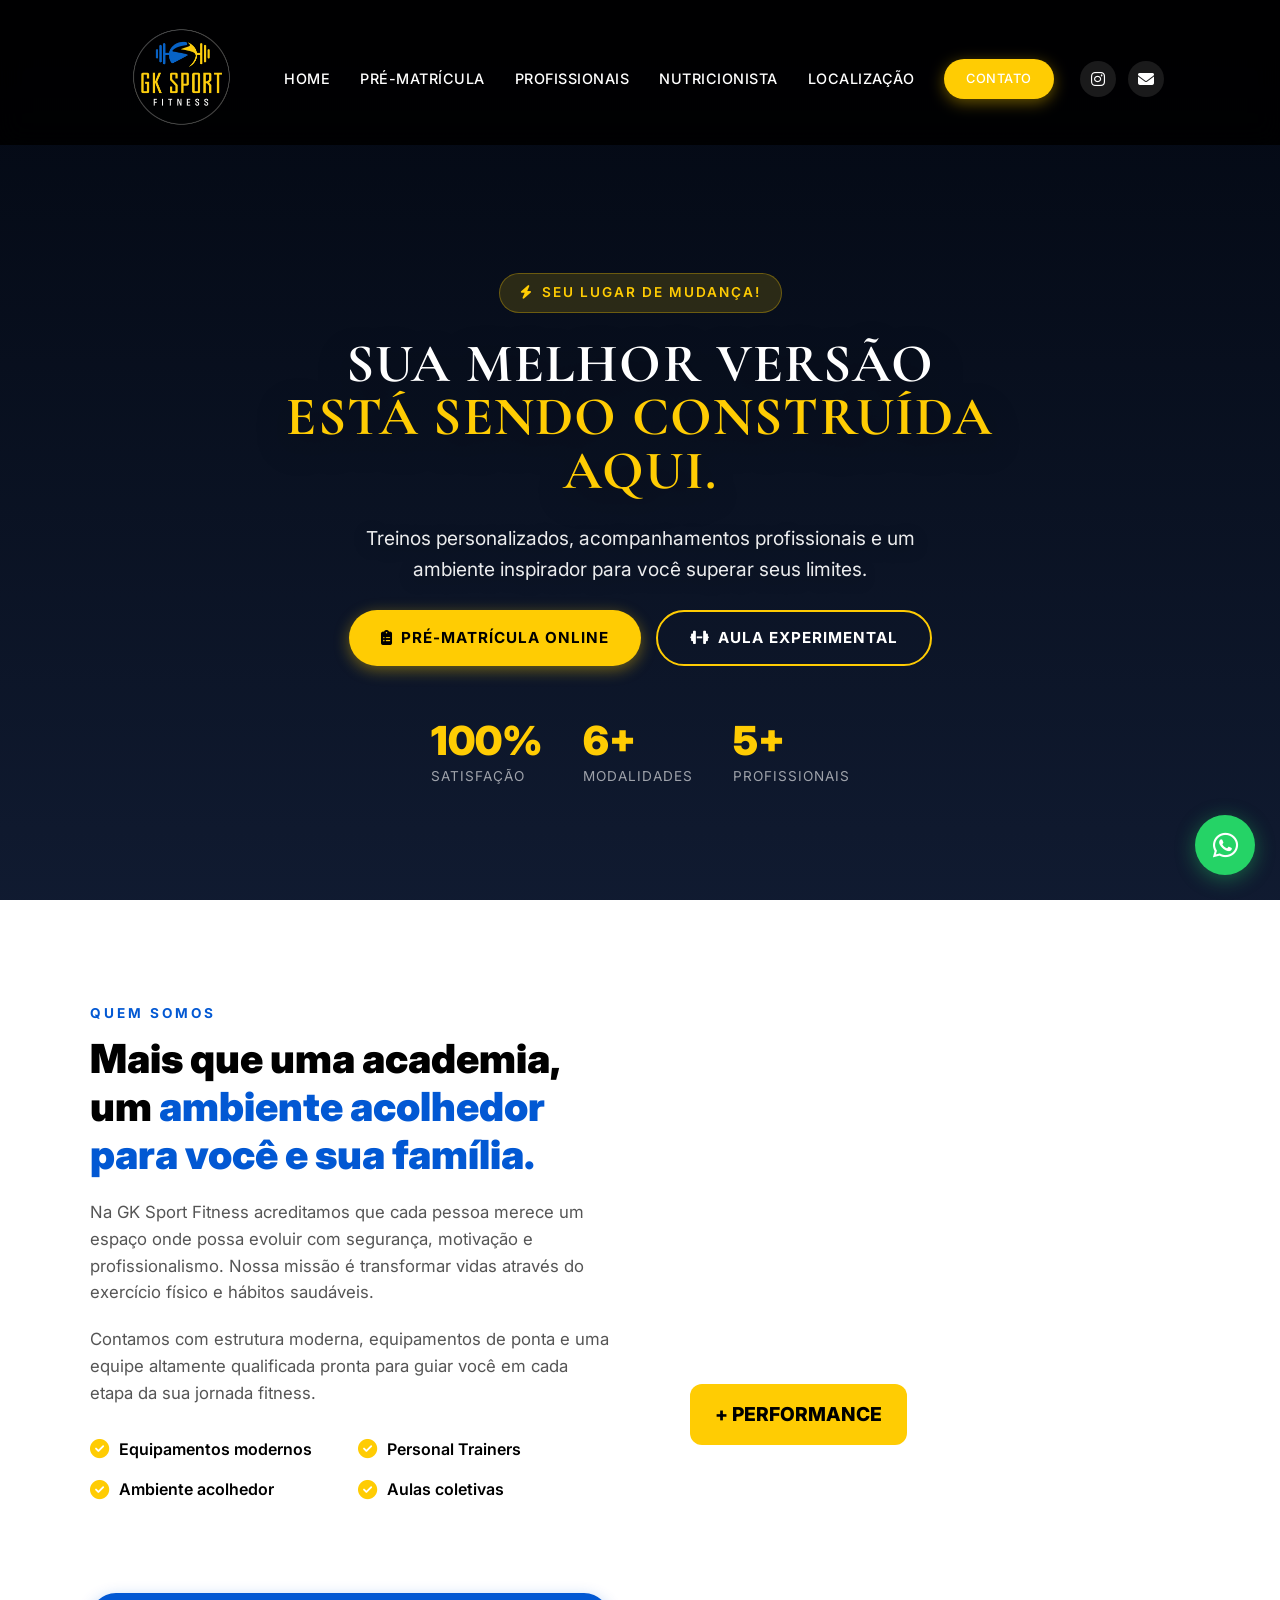
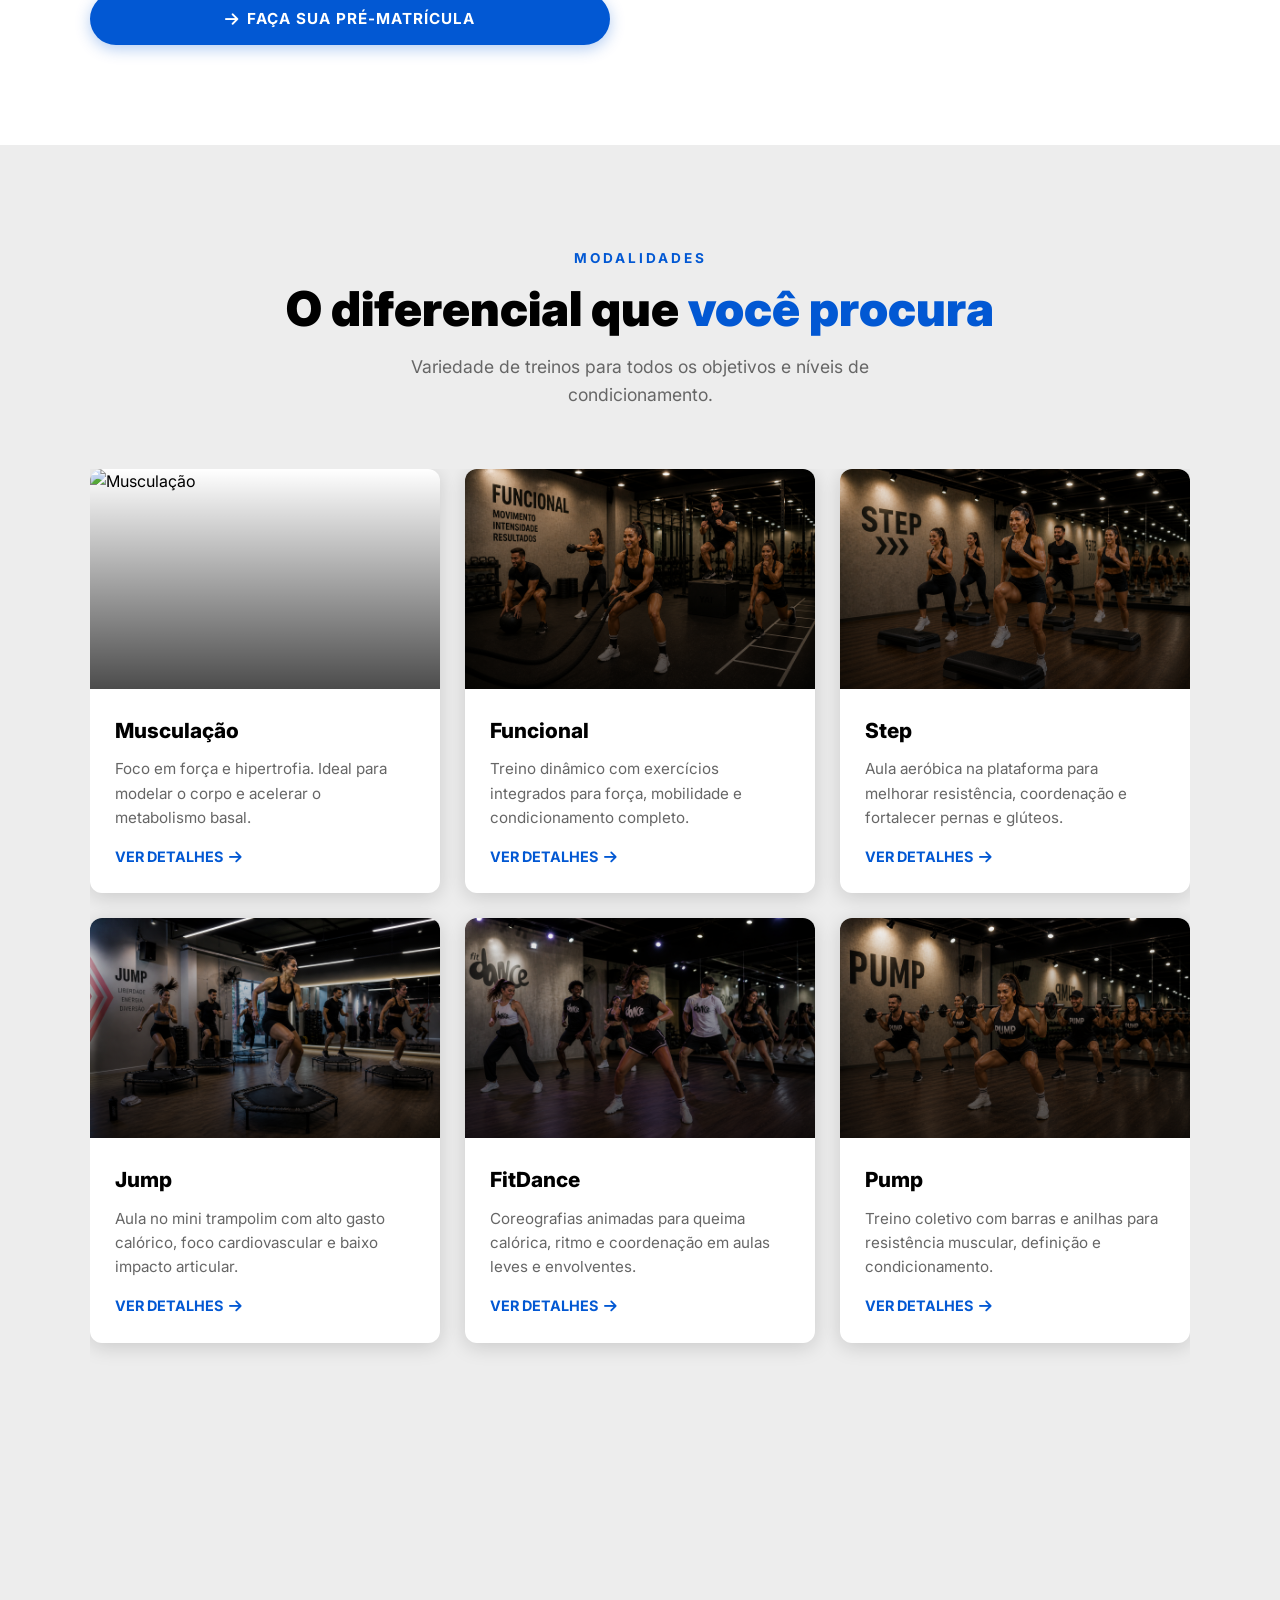
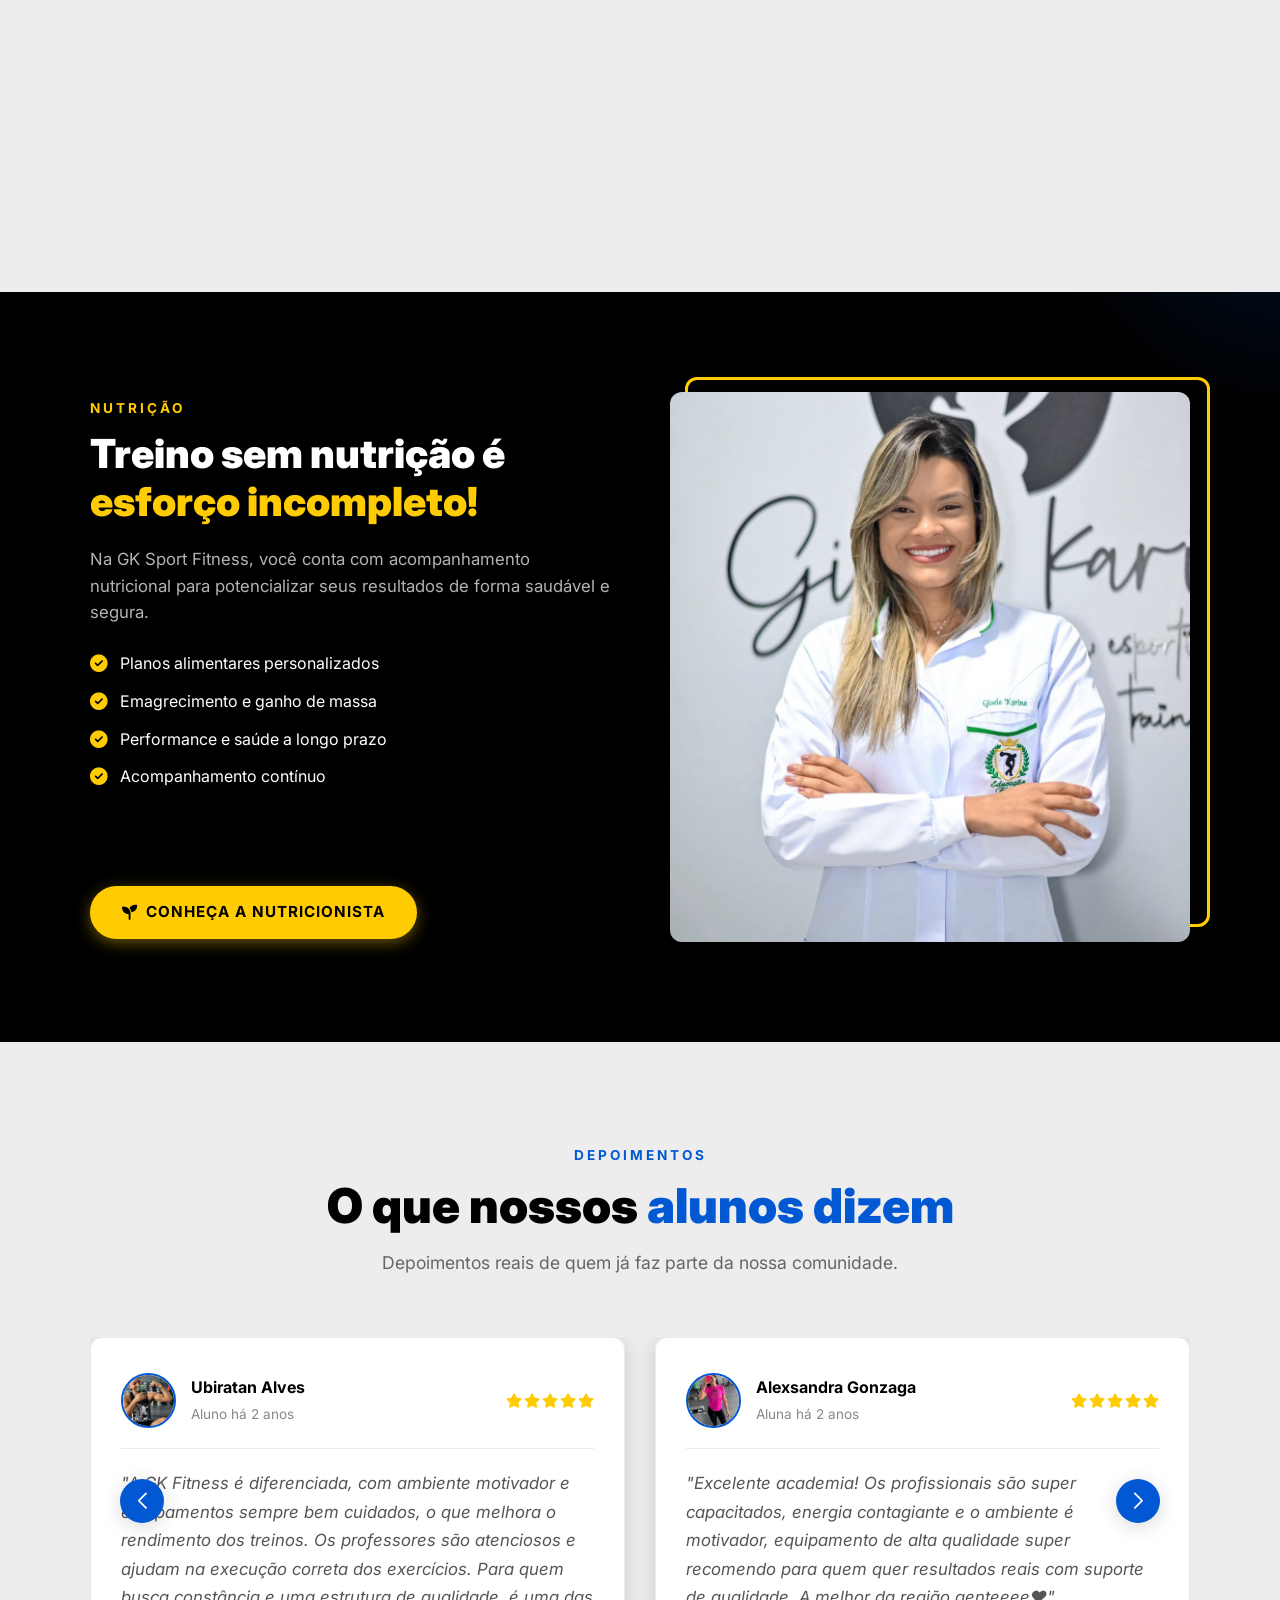
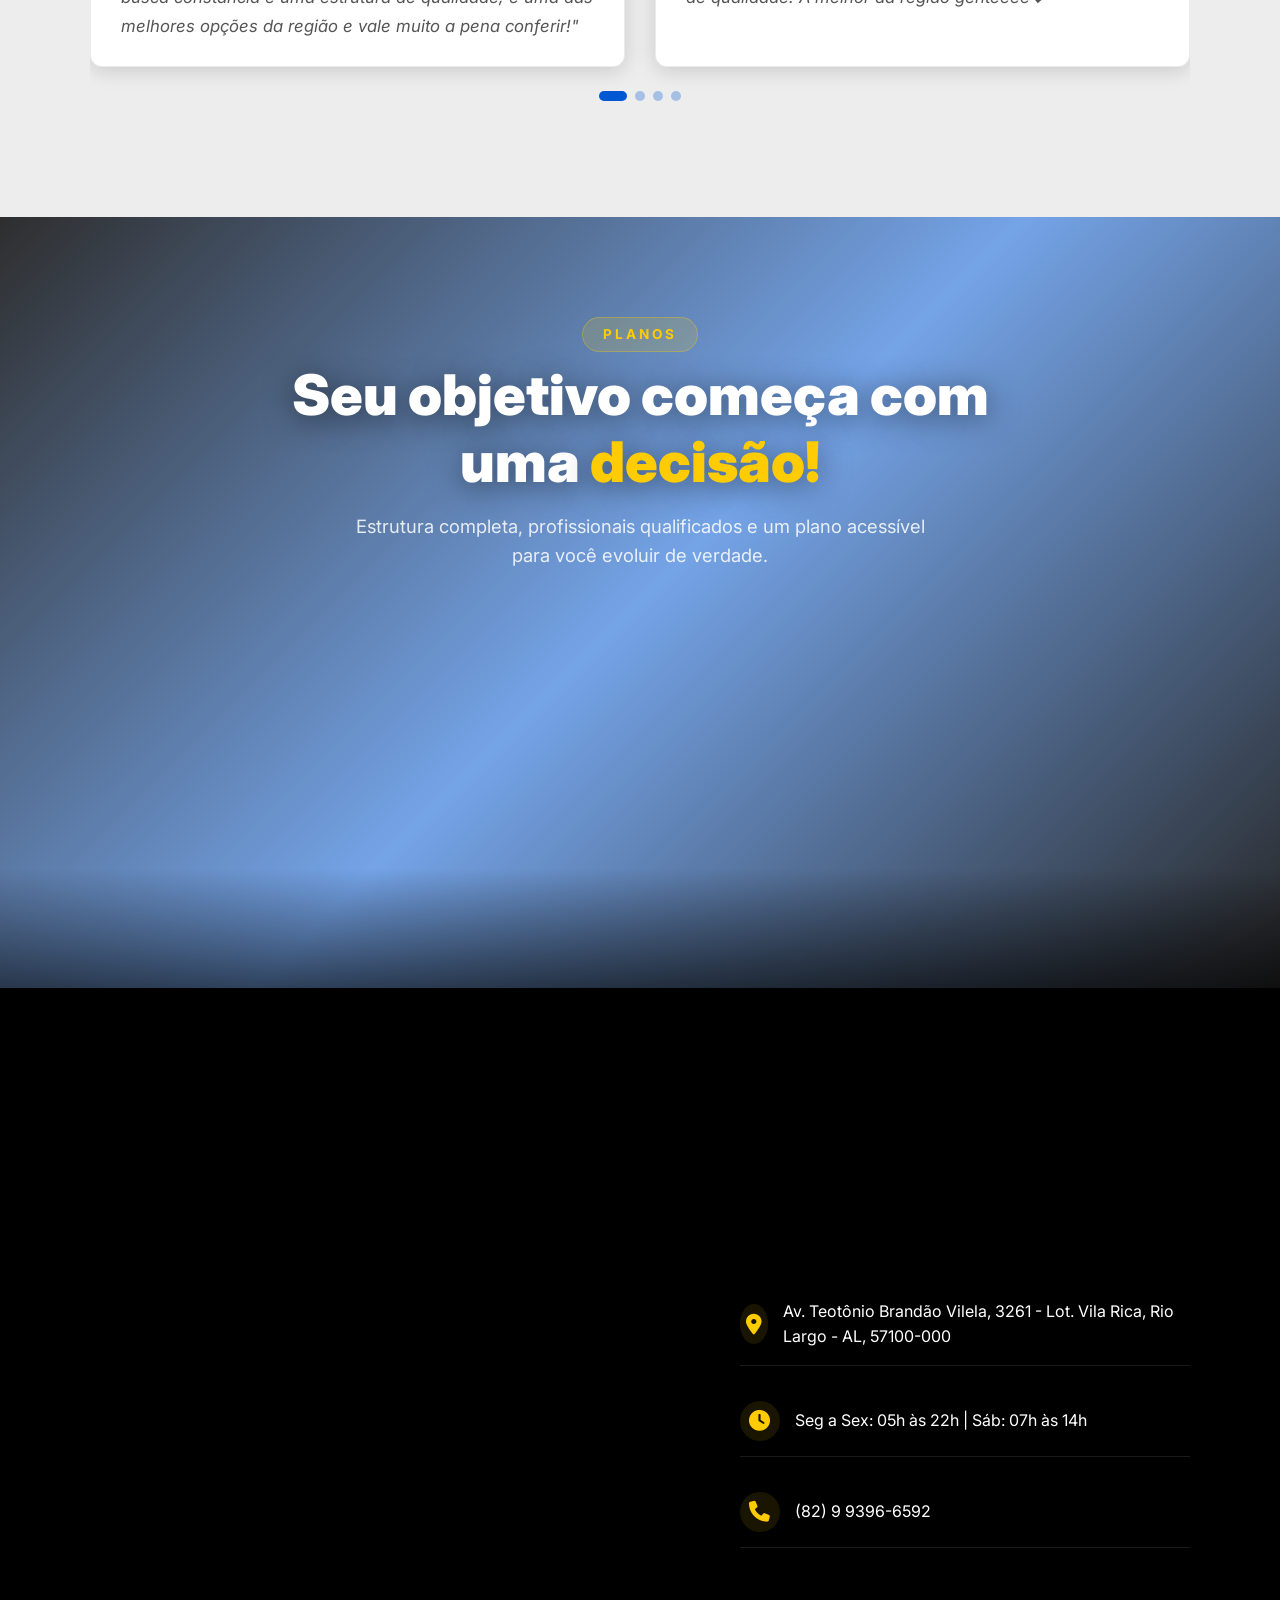
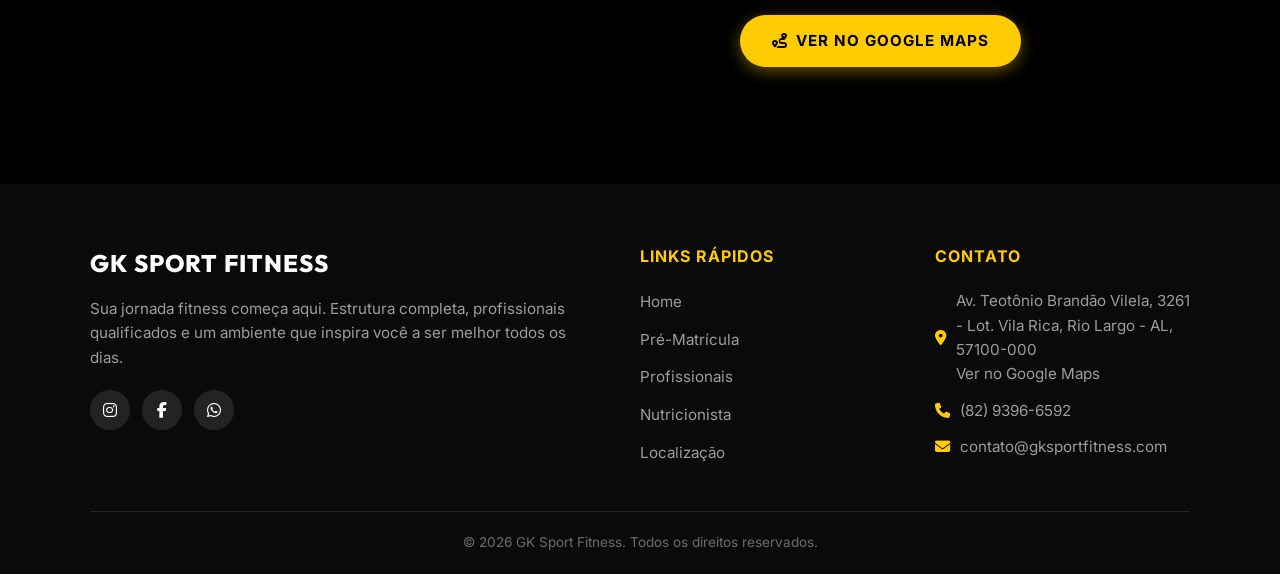
==== commit c99af7fe: "add seção de comentários" ====
--- a/index.html
+++ b/index.html
@@ -304,52 +304,57 @@
           <div class="swiper-slide">
             <div class="card-comments">
               <div class="card-comments-header">
-                <img src="https://randomuser.me/api/portraits/women/68.jpg" alt="Foto de perfil de Ana">
+                <img src="midia/img/comentario1.jpeg" alt="Foto de perfil de Ana">
                 <div class="card-comments-info">
-                  <h3>Ana Silva</h3>
-                  <span>Aluna há 2 anos</span>
+                  <h3>Ubiratan Alves</h3>
+                  <span>Aluno há 2 anos</span>
                 </div>
                 <div class="card-comments-stars">
                   <i class="fas fa-star"></i>
                   <i class="fas fa-star"></i>
                   <i class="fas fa-star"></i>
                   <i class="fas fa-star"></i>
-                  <i class="fas fa-star-half-alt"></i>
+                  <i class="fas fa-star"></i>
+
                 </div>
               </div>
-              <p class="card-comments-text">"Sou aluna da GK Sport Fitness há 2 anos e posso dizer que minha experiência
-                tem sido incrível. Os treinos são desafiadores e os profissionais são extremamente qualificados."</p>
+              <p class="card-comments-text">"A GK Fitness é diferenciada, com ambiente motivador e equipamentos sempre
+                bem cuidados, o que melhora o rendimento dos treinos. Os professores são atenciosos e ajudam na execução
+                correta dos exercícios. Para quem busca constância e uma estrutura de qualidade, é uma das melhores
+                opções da região e vale muito a pena conferir!"</p>
             </div>
           </div>
 
           <div class="swiper-slide">
             <div class="card-comments">
               <div class="card-comments-header">
-                <img src="https://randomuser.me/api/portraits/men/32.jpg" alt="Foto de perfil de Carlos">
+                <img src="midia/img/comentario2.jpeg" alt="Foto de perfil de Carlos">
                 <div class="card-comments-info">
-                  <h3>Carlos Souza</h3>
-                  <span>Aluno há 1 ano</span>
+                  <h3>Alexsandra Gonzaga</h3>
+                  <span>Aluna há 2 anos</span>
                 </div>
                 <div class="card-comments-stars">
                   <i class="fas fa-star"></i>
                   <i class="fas fa-star"></i>
                   <i class="fas fa-star"></i>
                   <i class="fas fa-star"></i>
-                  <i class="fas fa-star-half-alt"></i>
+                  <i class="fas fa-star"></i>
                 </div>
               </div>
-              <p class="card-comments-text">"O ambiente é incrível e motivador. Cada treino é uma experiência diferente.
-                Os profissionais realmente se importam com nosso progresso."</p>
+              <p class="card-comments-text">"Excelente academia! Os profissionais são super capacitados, energia
+                contagiante e o ambiente é motivador, equipamento de alta qualidade super recomendo para quem quer
+                resultados reais com suporte de qualidade.
+                A melhor da região genteeee♥️"</p>
             </div>
           </div>
 
           <div class="swiper-slide">
             <div class="card-comments">
               <div class="card-comments-header">
-                <img src="https://randomuser.me/api/portraits/women/75.jpg" alt="Foto de perfil de Luiza">
+                <img src="midia/img/comentario3.jpeg" alt="Foto de perfil de Luiza">
                 <div class="card-comments-info">
-                  <h3>Luiza Mendes</h3>
-                  <span>Aluna há 6 meses</span>
+                  <h3>Elisia Alves</h3>
+                  <span>Aluna há + de 1 ano</span>
                 </div>
                 <div class="card-comments-stars">
                   <i class="fas fa-star"></i>
@@ -359,29 +364,31 @@
                   <i class="fas fa-star"></i>
                 </div>
               </div>
-              <p class="card-comments-text">"Melhor decisão que tomei! Em 6 meses já sinto uma diferença enorme no corpo
-                e na disposição. Recomendo a todos."</p>
+              <p class="card-comments-text">Excelente academia, me sinto em casa, ótima estrutura, ótimos professores,
+                Sempre atenciosos e prestativos! As aulas são um diferencial a mais, são perfeitas, sem falar nos
+                maquinários novos. A melhor academia!❤️"</p>
             </div>
           </div>
 
           <div class="swiper-slide">
             <div class="card-comments">
               <div class="card-comments-header">
-                <img src="https://randomuser.me/api/portraits/men/75.jpg" alt="Foto de perfil de Rafael">
+                <img src="midia/img/comentario4.jpeg" alt="Foto de perfil de Mirely">
                 <div class="card-comments-info">
-                  <h3>Rafael Lima</h3>
-                  <span>Aluno há 6 meses</span>
+                  <h3>Mirely Alves</h3>
+                  <span>Aluna há 1 ano</span>
                 </div>
                 <div class="card-comments-stars">
                   <i class="fas fa-star"></i>
                   <i class="fas fa-star"></i>
                   <i class="fas fa-star"></i>
                   <i class="fas fa-star"></i>
-                  <i class="fas fa-star-half-alt"></i>
+                  <i class="fas fa-star"></i>
                 </div>
               </div>
-              <p class="card-comments-text">"A estrutura da academia é de outro nível. Equipamentos novos, ambiente
-                limpo e profissionais que realmente entendem do assunto."</p>
+              <p class="card-comments-text">"O Grande diferencial dessa academia são os profissionais. Os instrutores
+                estão sempre dispostos a ajudar, corrigir a postura nos exercícios e adaptar os treinos quando
+                necessário. Me sinto bem acompanhada aqui🏋🏻‍♀️❣️😍 Parabéns à equipe!❣️🏋🏻‍♀️😍"</p>
             </div>
           </div>
 
--- a/css/style.css
+++ b/css/style.css
@@ -853,7 +853,7 @@
   display: none;
 }
 
-.modalities-grid>.modality-card:last-child:nth-child(3n + 1) {
+.modalities-grid > .swiper-slide:last-child:nth-child(3n + 1) {
   grid-column: 2 / 3;
 }
 
@@ -1862,16 +1862,13 @@
 
 /* ===== RESPONSIVE (320px – 1280px) ===== */
 
-/* ── 1280px: garante container sem overflow em telas grandes ── */
 @media (max-width: 1280px) {
   .container {
     max-width: 1140px;
   }
 }
 
-/* ── 1024px: laptops pequenos / tablets landscape ── */
 @media (max-width: 1024px) {
-
   .form-hero,
   .team-hero {
     min-height: auto;
@@ -1879,7 +1876,6 @@
     padding-bottom: 55px;
   }
 
-  /* Header com menu hambúrguer */
   header {
     top: 0;
     left: 0;
@@ -1896,16 +1892,18 @@
     transform: none;
     border-radius: 0;
     background: rgba(0, 0, 0, 0.9);
-  }
-
-  .navbar {
+    padding: 0;
+  }
+
+  .navbar,
+  header.scrolled .navbar {
     justify-content: space-between;
     padding: 12px 0;
   }
 
   .logo-img {
-    width: 110px;
-    height: 110px;
+    width: 100px;
+    height: 100px;
   }
 
   header.scrolled .logo-img {
@@ -1918,16 +1916,15 @@
     position: fixed;
     top: 0;
     right: -100%;
-    width: 70%;
-    max-width: 300px;
+    width: min(78vw, 320px);
     height: 100vh;
     height: 100dvh;
     background: rgba(0, 0, 0, 0.98);
     flex-direction: column;
     justify-content: center;
     align-items: center;
-    gap: 28px;
-    padding: 25px 20px;
+    gap: 24px;
+    padding: 24px 20px;
     transition: right var(--transition);
     z-index: 1001;
   }
@@ -1957,8 +1954,8 @@
   }
 
   .nav-links a {
-    font-size: 1.15rem;
-    padding: 14px 0;
+    font-size: 1.05rem;
+    padding: 12px 0;
   }
 
   .menu-toggle {
@@ -1969,316 +1966,14 @@
     display: none;
   }
 
-  /* Conteúdo */
-  .about-grid {
-    gap: 40px;
-  }
-
-  .modalities-grid {
-    grid-template-columns: repeat(2, 1fr);
-    gap: 20px;
-  }
-
-  .modalities-grid>.modality-card:last-child:nth-child(3n + 1) {
-    grid-column: auto;
-  }
-
-  .nutrition-grid {
-    gap: 40px;
-  }
-
-  .footer-grid {
-    grid-template-columns: 1.5fr 1fr 1fr;
-    gap: 30px;
-  }
-
-  .container .swiper-button-prev,
-  .container .swiper-button-next {
-    display: none;
-  }
-
-  .plans-section {
-    background-attachment: scroll;
-  }
-}
-
-/* ── 992px: tablets portrait ── */
-@media (max-width: 992px) {
-
-  /* Header com menu hambúrguer */
-  header {
-    top: 0;
-    left: 0;
-    right: 0;
-    width: 100%;
-    transform: none;
-  }
-
-  header.scrolled {
-    top: 0;
-    left: 0;
-    right: 0;
-    width: 100%;
-    transform: none;
-    border-radius: 0;
-    background: rgba(0, 0, 0, 0.349);
-  }
-
-  .navbar {
-    justify-content: space-between;
-    padding: 20px 0;
-  }
-
-  .logo-img {
-    width: 80px;
-    height: 80px;
-  }
-
-  header.scrolled .logo-img {
-    width: 0;
-    height: 0;
-    opacity: 0;
-  }
-
-  .nav-links {
-    position: fixed;
-    top: 0;
-    right: -100%;
-    width: 75%;
-    max-width: 320px;
-    height: 100vh;
-    height: 100dvh;
-    background: rgba(0, 0, 0, 0.98);
-    flex-direction: column;
-    justify-content: center;
-    align-items: center;
-    gap: 25px;
-    padding: 20px;
-    transition: right var(--transition);
-    z-index: 1001;
-  }
-
-  .nav-links.active {
-    right: 0;
-  }
-
-  .nav-links::before {
-    content: '';
-    position: fixed;
-    top: 0;
-    left: -100vw;
-    width: 200vw;
-    height: 100vh;
-    height: 100dvh;
-    background: rgba(0, 0, 0, 0.85);
-    opacity: 0;
-    visibility: hidden;
-    transition: opacity var(--transition), visibility var(--transition);
-    z-index: -1;
-  }
-
-  .nav-links.active::before {
-    opacity: 1;
-    visibility: visible;
-  }
-
-  .nav-links a {
-    font-size: 1.1rem;
-    padding: 12px 0;
-  }
-
-  .menu-toggle {
-    display: flex;
-  }
-
-  .nav-social {
-    display: none;
-  }
-
-  /* Conteúdo */
   .about-grid,
+  .nutrition-grid,
   .location-grid {
     grid-template-columns: 1fr;
-    grid-template-areas:
-      "map"
-      "details"
-      "button";
     gap: 40px;
   }
 
-  .modalities-grid {
-    grid-template-columns: repeat(2, 1fr);
-  }
-
-  .modalities-grid>.modality-card:last-child:nth-child(3n + 1) {
-    grid-column: auto;
-  }
-
-  .modalities-grid>.modality-card:last-child:nth-child(2n + 1) {
-    grid-column: 1 / -1;
-    justify-self: center;
-    width: min(100%, 420px);
-  }
-
-  .footer-grid {
-    grid-template-columns: 1fr 1fr;
-  }
-
-  .hero-stats {
-    gap: 25px;
-  }
-
-  .hero-stat .number {
-    font-size: 2rem;
-  }
-
-  .about-content h2 {
-    font-size: 2rem;
-  }
-
-  .nutrition-content h2 {
-    font-size: 2rem;
-  }
-
-  .nutrition-image img {
-    height: 400px;
-  }
-
-  .section {
-    padding: 80px 0;
-  }
-
-  .section-header {
-    margin-bottom: 45px;
-  }
-
-  .about-features {
-    grid-template-columns: 1fr 1fr;
-  }
-
-  .team-card-img {
-    height: 420px;
-  }
-}
-
-/* ── 768px: mobile landscape / phones grandes ── */
-@media (max-width: 768px) {
-
-  .form-hero,
-  .team-hero {
-    min-height: auto;
-    padding-top: 130px;
-    padding-bottom: 45px;
-  }
-
-  .form-hero h1,
-  .team-hero h1 {
-    font-size: clamp(1.5rem, 5vw, 2.2rem);
-  }
-
-  .team-hero p {
-    font-size: 0.95rem;
-  }
-
-  .hero {
-    background: #091427;
-  }
-
-  .hero::before {
-    background:
-      radial-gradient(circle at 18% 24%, rgba(255, 204, 3, 0.16), transparent 42%),
-      rgba(4, 15, 32, 0.52);
-  }
-
-  .hero::after {
-    background: linear-gradient(to bottom, rgba(2, 7, 18, 0.86) 0%, rgba(9, 22, 44, 0.76) 55%, rgba(6, 16, 34, 0.9) 100%);
-  }
-
-  .navbar {
-    justify-content: space-between;
-    padding: 10px 0;
-  }
-
-  .logo-img {
-    width: 80px;
-    height: 80px;
-  }
-
-  header.scrolled {
-    width: 100%;
-    left: 0;
-    right: 0;
-    transform: none;
-    border-radius: 0;
-    top: 0;
-    background: rgba(0, 0, 0, 0.25);
-    backdrop-filter: blur(18px);
-    -webkit-backdrop-filter: blur(18px);
-  }
-
-  header.scrolled .logo-img {
-    width: 0;
-    height: 0;
-    opacity: 0;
-  }
-
-  .nav-links {
-    position: fixed;
-    top: 0;
-    right: -100%;
-    width: 75%;
-    max-width: 320px;
-    height: 100vh;
-    height: 100dvh;
-    background: rgba(0, 0, 0, 0.98);
-    flex-direction: column;
-    justify-content: center;
-    align-items: center;
-    gap: 25px;
-    padding: 20px;
-    transition: right var(--transition);
-    z-index: 1001;
-  }
-
-  .nav-links.active {
-    right: 0;
-  }
-
-  .nav-links::before {
-    content: '';
-    position: fixed;
-    top: 0;
-    left: -100vw;
-    width: 200vw;
-    height: 100vh;
-    height: 100dvh;
-    background: rgba(0, 0, 0, 0.85);
-    opacity: 0;
-    visibility: hidden;
-    transition: opacity var(--transition), visibility var(--transition);
-    z-index: -1;
-  }
-
-  .nav-links.active::before {
-    opacity: 1;
-    visibility: visible;
-  }
-
-  .nav-links a {
-    font-size: 1.1rem;
-  }
-
-  .menu-toggle {
-    display: flex;
-  }
-
-  .nav-social {
-    display: none;
-  }
-
   .nutrition-grid {
-    grid-template-columns: 1fr;
-    gap: 28px;
     align-items: start;
     grid-template-areas:
       "content"
@@ -2292,52 +1987,53 @@
     justify-self: center;
   }
 
-  .section-tag {
-    display: flex;
-    justify-content: center;
-  }
-
-  .location-details {
-    align-items: center;
-    text-align: center;
+  .nutrition-cta {
+    justify-self: start;
   }
 
   .location-grid {
-    gap: 28px;
-  }
-
-  .location-detail {
-    width: 100%;
-    justify-content: center;
-  }
-
-  .location-button {
-    width: 100%;
+    grid-template-areas:
+      "map"
+      "details"
+      "button";
   }
 
   .modalities-grid {
-    grid-template-columns: 1fr;
-  }
-
+    grid-template-columns: repeat(2, minmax(0, 1fr));
+    gap: 20px;
+  }
+
+  .team-grid {
+    grid-template-columns: repeat(2, minmax(0, 1fr));
+    gap: 24px;
+    padding: 60px 0;
+  }
+
+  .modalities-swiper,
   .team-swiper {
     padding-bottom: 42px;
   }
 
+  .modalities-swiper.swiper-initialized .modalities-grid,
   .team-swiper.swiper-initialized .team-grid {
     display: flex;
     gap: 0;
     padding: 0;
   }
 
-  .team-swiper .swiper-slide {
+  .modalities-swiper.swiper-initialized .swiper-slide,
+  .team-swiper.swiper-initialized .swiper-slide {
     display: flex;
-    justify-content: center;
-  }
-
-  .team-swiper .team-card {
-    width: min(100%, 420px);
-  }
-
+    height: auto;
+  }
+
+  .modalities-swiper.swiper-initialized .modality-card,
+  .team-swiper.swiper-initialized .team-card {
+    width: 100%;
+    height: 100%;
+  }
+
+  .modalities-pagination,
   .team-pagination {
     display: flex;
     justify-content: center;
@@ -2345,35 +2041,6 @@
     margin-top: 18px;
   }
 
-  .modalities-swiper {
-    padding-bottom: 42px;
-  }
-
-  .modalities-swiper.swiper-initialized .modalities-grid {
-    display: flex;
-    gap: 0;
-  }
-
-  .modalities-swiper.swiper-initialized .modality-card {
-    height: auto;
-  }
-
-  .modalities-swiper .swiper-slide {
-    display: flex;
-    justify-content: center;
-  }
-
-  .modalities-swiper .modality-card {
-    width: min(100%, 420px);
-  }
-
-  .modalities-pagination {
-    display: flex;
-    justify-content: center;
-    align-items: center;
-    margin-top: 18px;
-  }
-
   .container .swiper-button-prev,
   .container .swiper-button-next,
   .modalities-prev,
@@ -2381,10 +2048,95 @@
     display: none;
   }
 
-  .modalities-grid>.modality-card:last-child:nth-child(2n + 1) {
-    grid-column: auto;
-    justify-self: auto;
-    width: 100%;
+  .footer-grid {
+    grid-template-columns: 1fr 1fr;
+    gap: 30px;
+  }
+
+  .hero-stats {
+    gap: 25px;
+  }
+
+  .hero-stat .number {
+    font-size: 2rem;
+  }
+
+  .about-content h2,
+  .nutrition-content h2 {
+    font-size: 2rem;
+  }
+
+  .nutrition-image img {
+    height: 420px;
+  }
+
+  .team-card-img {
+    height: 400px;
+  }
+
+  .section {
+    padding: 80px 0;
+  }
+
+  .section-header {
+    margin-bottom: 45px;
+  }
+
+  .plans-section {
+    background-attachment: scroll;
+  }
+}
+
+@media (max-width: 768px) {
+  .form-hero,
+  .team-hero {
+    padding-top: 130px;
+    padding-bottom: 45px;
+  }
+
+  .form-hero h1,
+  .team-hero h1 {
+    font-size: clamp(1.5rem, 5vw, 2.2rem);
+  }
+
+  .team-hero p {
+    font-size: 0.95rem;
+  }
+
+  .hero {
+    background: #091427;
+  }
+
+  .hero::before {
+    background:
+      radial-gradient(circle at 18% 24%, rgba(255, 204, 3, 0.16), transparent 42%),
+      rgba(4, 15, 32, 0.52);
+  }
+
+  .hero::after {
+    background: linear-gradient(to bottom, rgba(2, 7, 18, 0.86) 0%, rgba(9, 22, 44, 0.76) 55%, rgba(6, 16, 34, 0.9) 100%);
+  }
+
+  .navbar,
+  header.scrolled .navbar {
+    padding: 10px 0;
+  }
+
+  header.scrolled {
+    background: rgba(0, 0, 0, 0.25);
+    backdrop-filter: blur(18px);
+    -webkit-backdrop-filter: blur(18px);
+  }
+
+  .logo-img {
+    width: 80px;
+    height: 80px;
+  }
+
+  .nav-links {
+    width: min(82vw, 320px);
+    gap: 22px;
+    padding: 20px;
   }
 
   .hero-bg {
@@ -2420,6 +2172,83 @@
     text-align: center;
   }
 
+  .section-tag {
+    display: flex;
+    justify-content: center;
+  }
+
+  .location-details {
+    align-items: center;
+    text-align: center;
+  }
+
+  .location-detail {
+    width: 100%;
+    justify-content: center;
+  }
+
+  .location-button,
+  .nutrition-cta {
+    width: 100%;
+    justify-self: stretch;
+  }
+
+  .modalities-grid,
+  .team-grid {
+    grid-template-columns: 1fr;
+  }
+
+  .modalities-swiper.fade-in,
+  .team-swiper.fade-in,
+  .comments-swiper.fade-in,
+  .modalities-swiper .fade-in,
+  .team-swiper .fade-in,
+  .comments-swiper .fade-in {
+    opacity: 1;
+    transform: none;
+    transition: none;
+  }
+
+  .modalities-swiper.swiper-initialized .swiper-slide,
+  .team-swiper.swiper-initialized .swiper-slide {
+    justify-content: center;
+  }
+
+  .modalities-swiper .swiper-slide {
+    display: flex;
+    justify-content: center;
+  }
+
+  .team-swiper .swiper-slide {
+    display: flex;
+    justify-content: center;
+  }
+
+  .modalities-swiper.swiper-initialized .modality-card,
+  .team-swiper.swiper-initialized .team-card {
+    width: min(100%, 420px);
+    margin-inline: auto;
+  }
+
+  .modalities-swiper .modality-card {
+    width: min(100%, 360px);
+    margin-inline: auto;
+  }
+
+  .team-swiper .team-card {
+    width: min(100%, 360px);
+    margin-inline: auto;
+  }
+
+  .footer-grid {
+    grid-template-columns: 1fr;
+  }
+
+  .about-features {
+    grid-template-columns: 1fr;
+    gap: 12px;
+  }
+
   .plans-price {
     flex-direction: column;
     gap: 20px;
@@ -2435,10 +2264,6 @@
     padding: 14px 30px;
   }
 
-  .footer-grid {
-    grid-template-columns: 1fr;
-  }
-
   .form-container {
     padding: 30px 20px;
   }
@@ -2455,16 +2280,6 @@
     height: 300px;
   }
 
-  .container .swiper-button-prev {
-    left: 10px;
-    margin-top: 50px;
-  }
-
-  .container .swiper-button-next {
-    right: 10px;
-    margin-top: 50px;
-  }
-
   .section {
     padding: 70px 0;
   }
@@ -2473,43 +2288,29 @@
     margin-bottom: 40px;
   }
 
-  .about-features {
-    grid-template-columns: 1fr;
-    gap: 12px;
-  }
-
   .team-card-img {
-    height: 280px;
+    height: 340px;
+  }
+
+  .team-card-img img {
+    object-position: center top;
+  }
+
+  .modality-img {
+    height: 220px;
+
   }
 
   .nutrition-image img {
-    height: 320px;
+    height: 620px;
   }
 
   .location .section-title {
     font-size: 1.7rem;
   }
-
-  .nutrition-grid {
-    grid-template-columns: 1fr;
-    gap: 28px;
-    align-items: start;
-    grid-template-areas:
-      "content"
-      "image"
-      "cta";
-  }
-
-  .nutrition-image {
-    width: 100%;
-    max-width: 760px;
-    justify-self: center;
-  }
-}
-
-/* ── 480px: phones comuns ── */
+}
+
 @media (max-width: 480px) {
-
   .form-hero,
   .team-hero {
     padding-top: 115px;
@@ -2588,11 +2389,13 @@
     padding: 60px 0;
   }
 
-  .section-title {
+  .section-title,
+  .plans-section .section-title {
     font-size: 1.6rem;
   }
 
-  .section-subtitle {
+  .section-subtitle,
+  .plans-section .section-subtitle {
     font-size: 0.95rem;
   }
 
@@ -2607,15 +2410,10 @@
   }
 
   .nutrition-image::before {
-    content: '';
-    position: absolute;
     top: -10px;
     right: -6px;
     bottom: 15px;
     left: 15px;
-    border: 3px solid var(--yellow);
-    border-radius: var(--radius);
-    z-index: -1;
   }
 
   .nutrition-cta {
@@ -2639,16 +2437,12 @@
     padding: 12px 24px;
   }
 
-  .plans-section .section-title {
-    font-size: 1.5rem;
-  }
-
-  .plans-section .section-subtitle {
-    font-size: 1rem;
-  }
-
   .team-card-img {
-    height: 240px;
+    height: 300px;
+  }
+
+  .modality-img {
+    height: 190px;
   }
 
   .footer-grid {
@@ -2690,11 +2484,6 @@
     padding: 10px 18px;
   }
 
-  .modality-img {
-    width: 100%;
-    height: 180px;
-  }
-
   .card-comments {
     padding: 25px 20px 20px;
   }
@@ -2708,7 +2497,6 @@
   }
 }
 
-/* ── 375px: iPhones compactos ── */
 @media (max-width: 375px) {
   .hero h1 {
     font-size: 1.5rem;
@@ -2754,9 +2542,8 @@
     padding: 11px 20px;
   }
 
-
   .nav-links {
-    width: 85%;
+    width: min(86vw, 320px);
   }
 
   .about-features {
@@ -2772,7 +2559,6 @@
   }
 }
 
-/* ── 320px: telas muito pequenas ── */
 @media (max-width: 320px) {
   .container {
     padding: 0 12px;
@@ -2844,6 +2630,10 @@
 
   .modality-img {
     height: 160px;
+  }
+
+  .team-card-img {
+    height: 240px;
   }
 
   .form-container {
@@ -2875,21 +2665,14 @@
   }
 
   .about-feature {
-    order: 1;
     font-size: 0.85rem;
   }
 
   .nutrition-image img {
-    order: 2;
     height: 230px;
   }
 
-  .team-card-img {
-    height: 210px;
-  }
-
   .plans-section .btn-primary {
-    order: 3;
     font-size: 0.75rem;
     padding: 10px 18px;
   }
@@ -2899,6 +2682,6 @@
   }
 
   .nav-links {
-    width: 90%;
+    width: min(90vw, 320px);
   }
 }
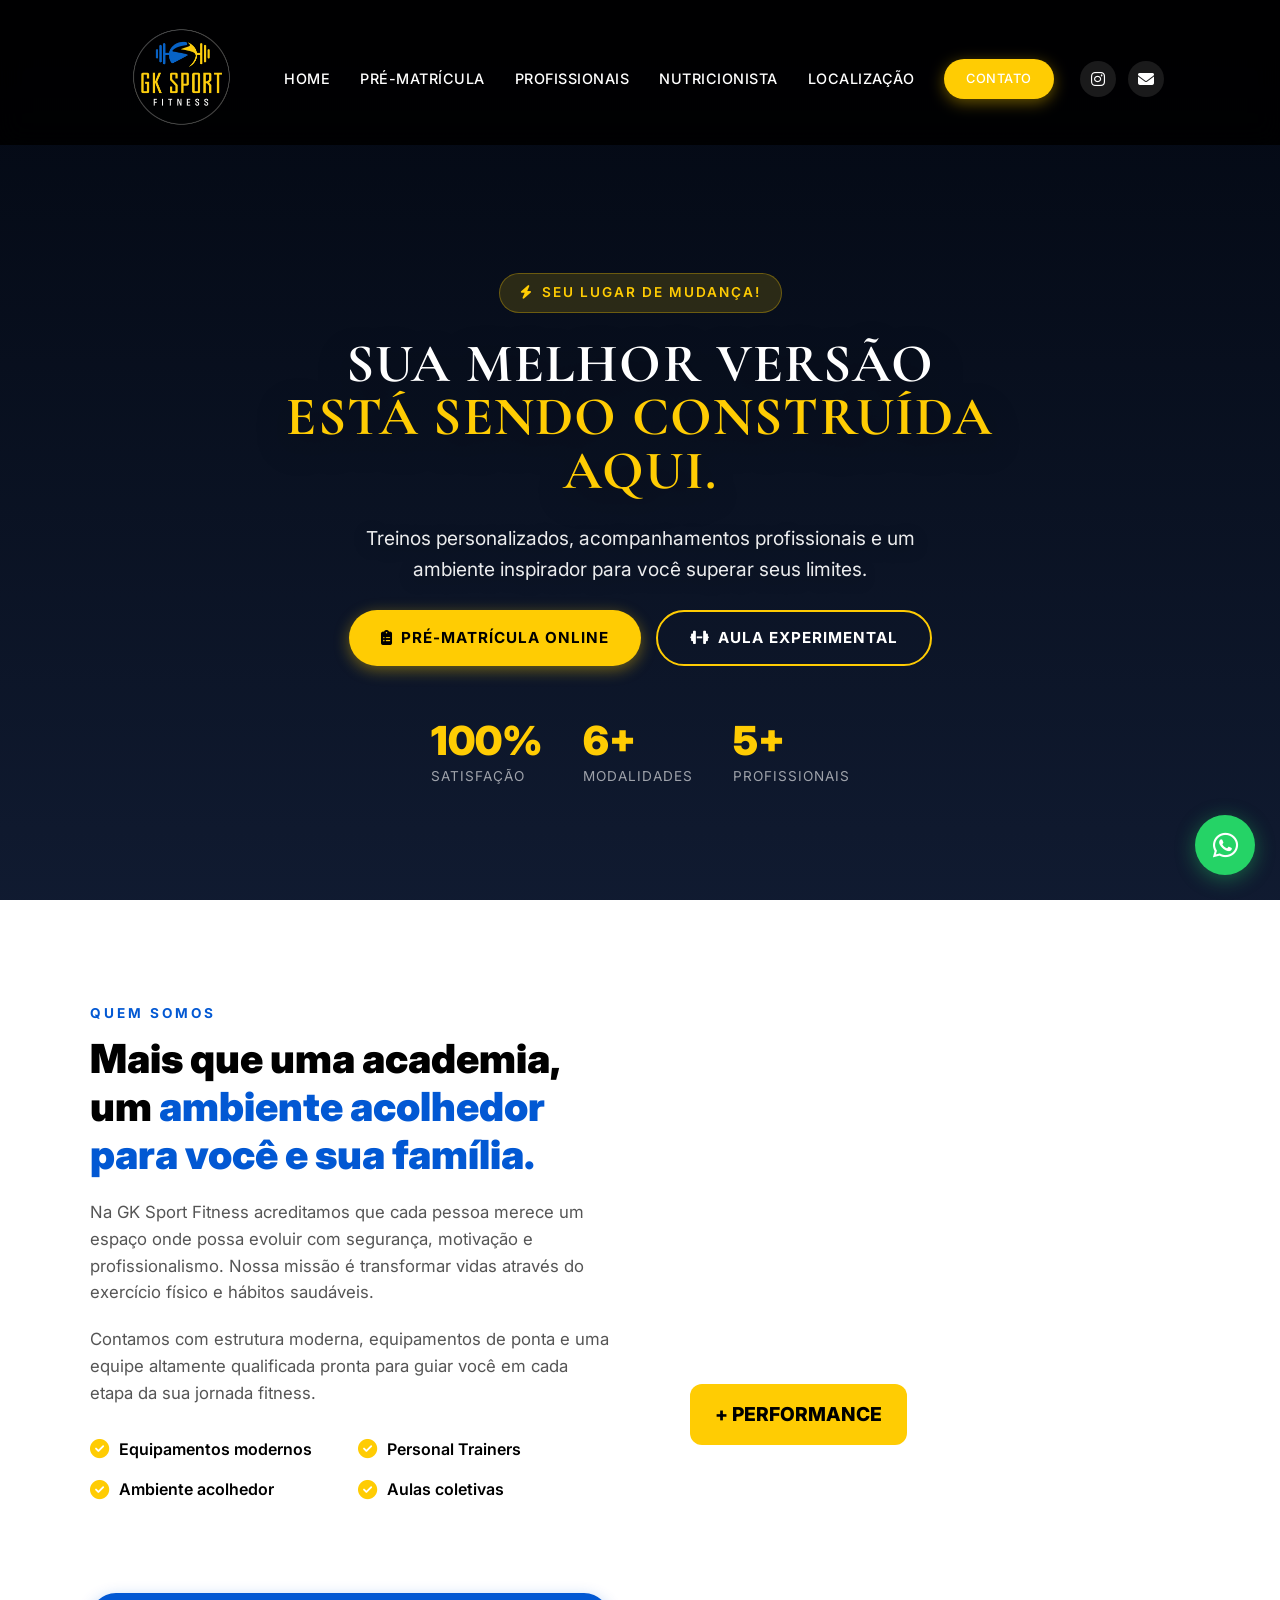
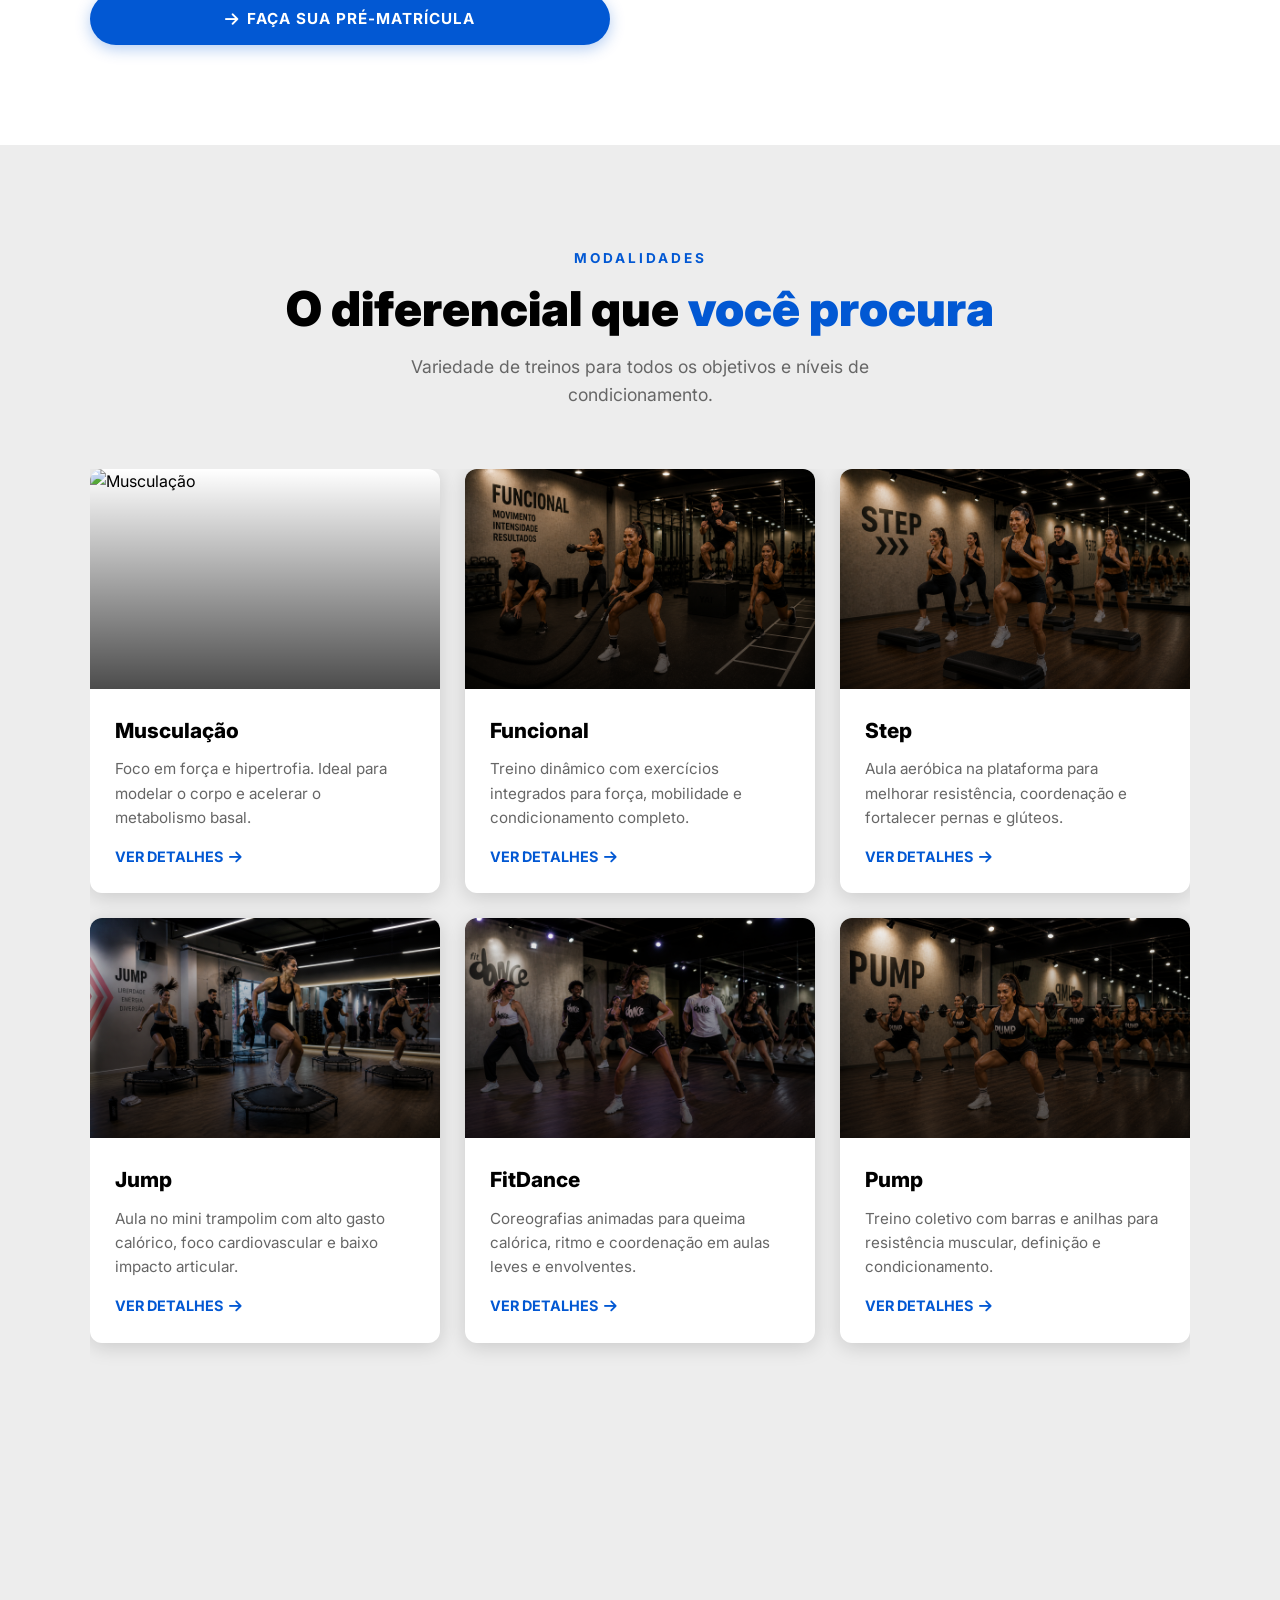
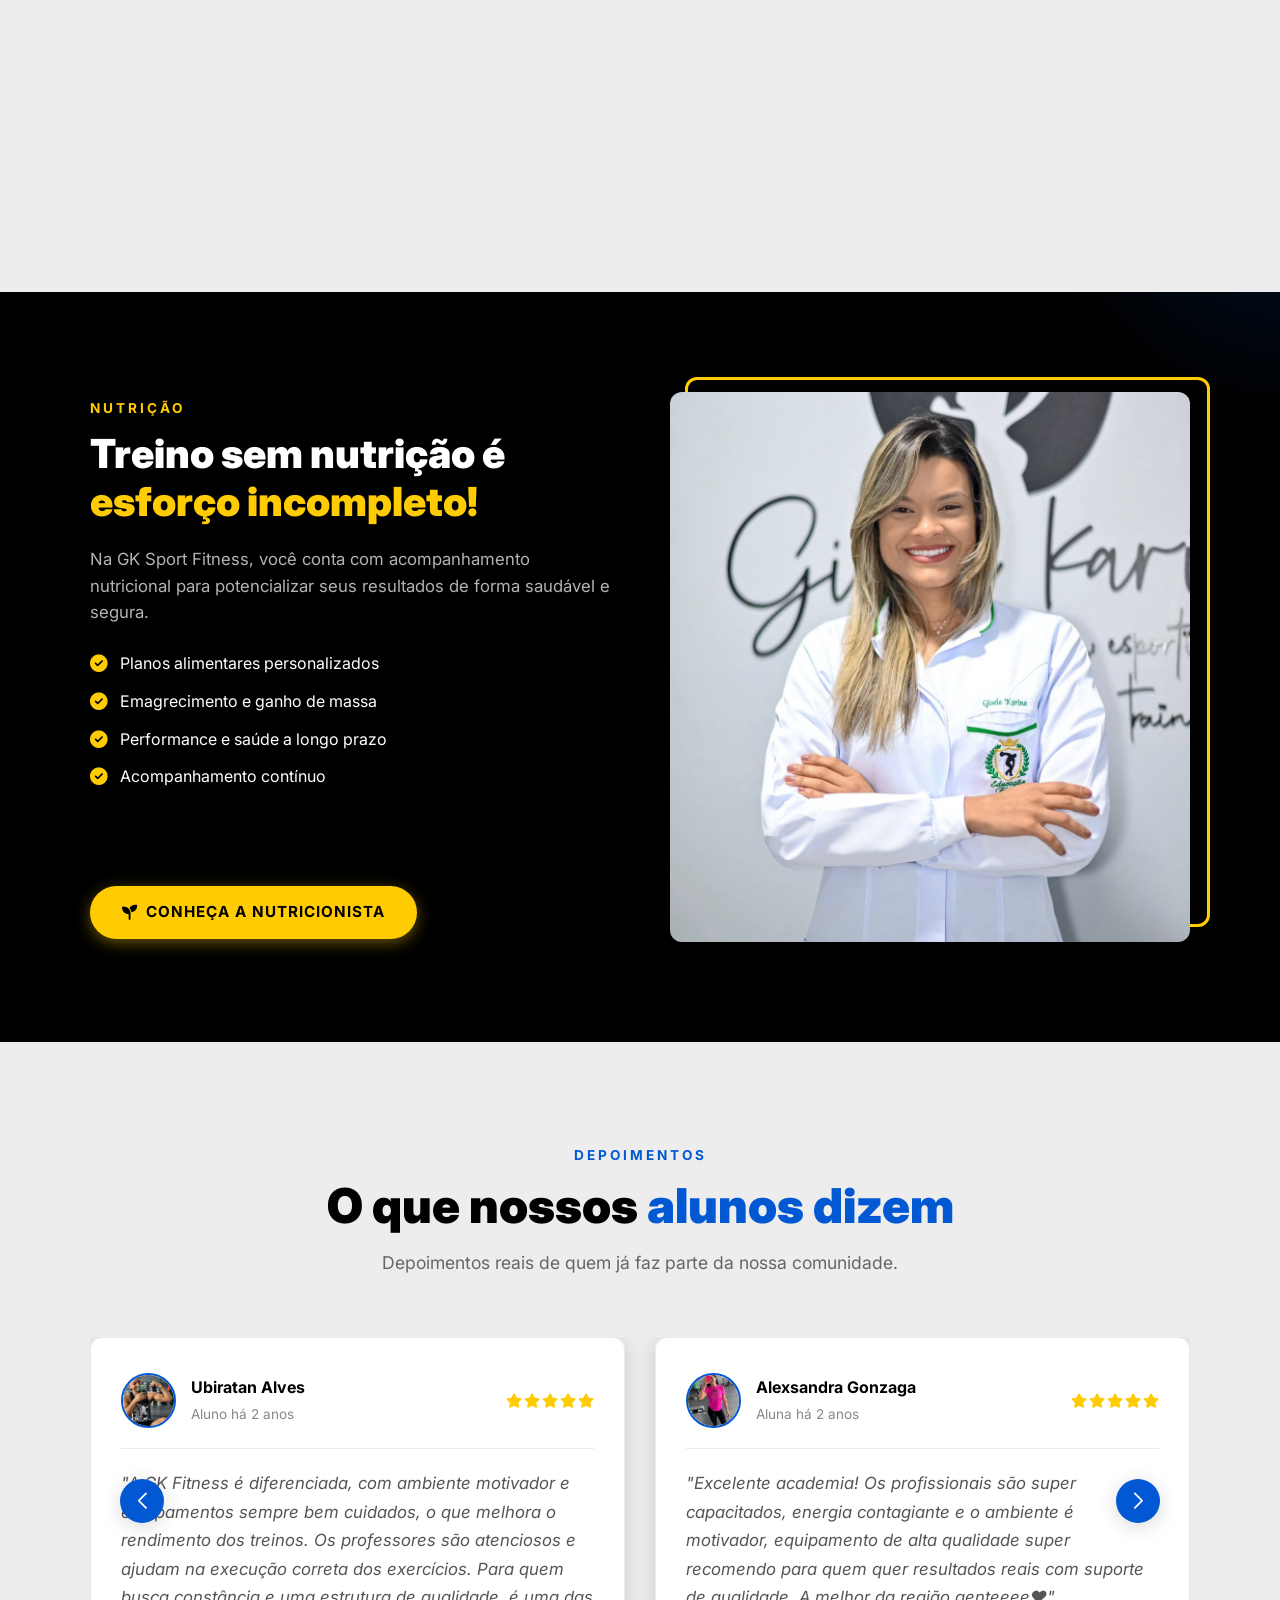
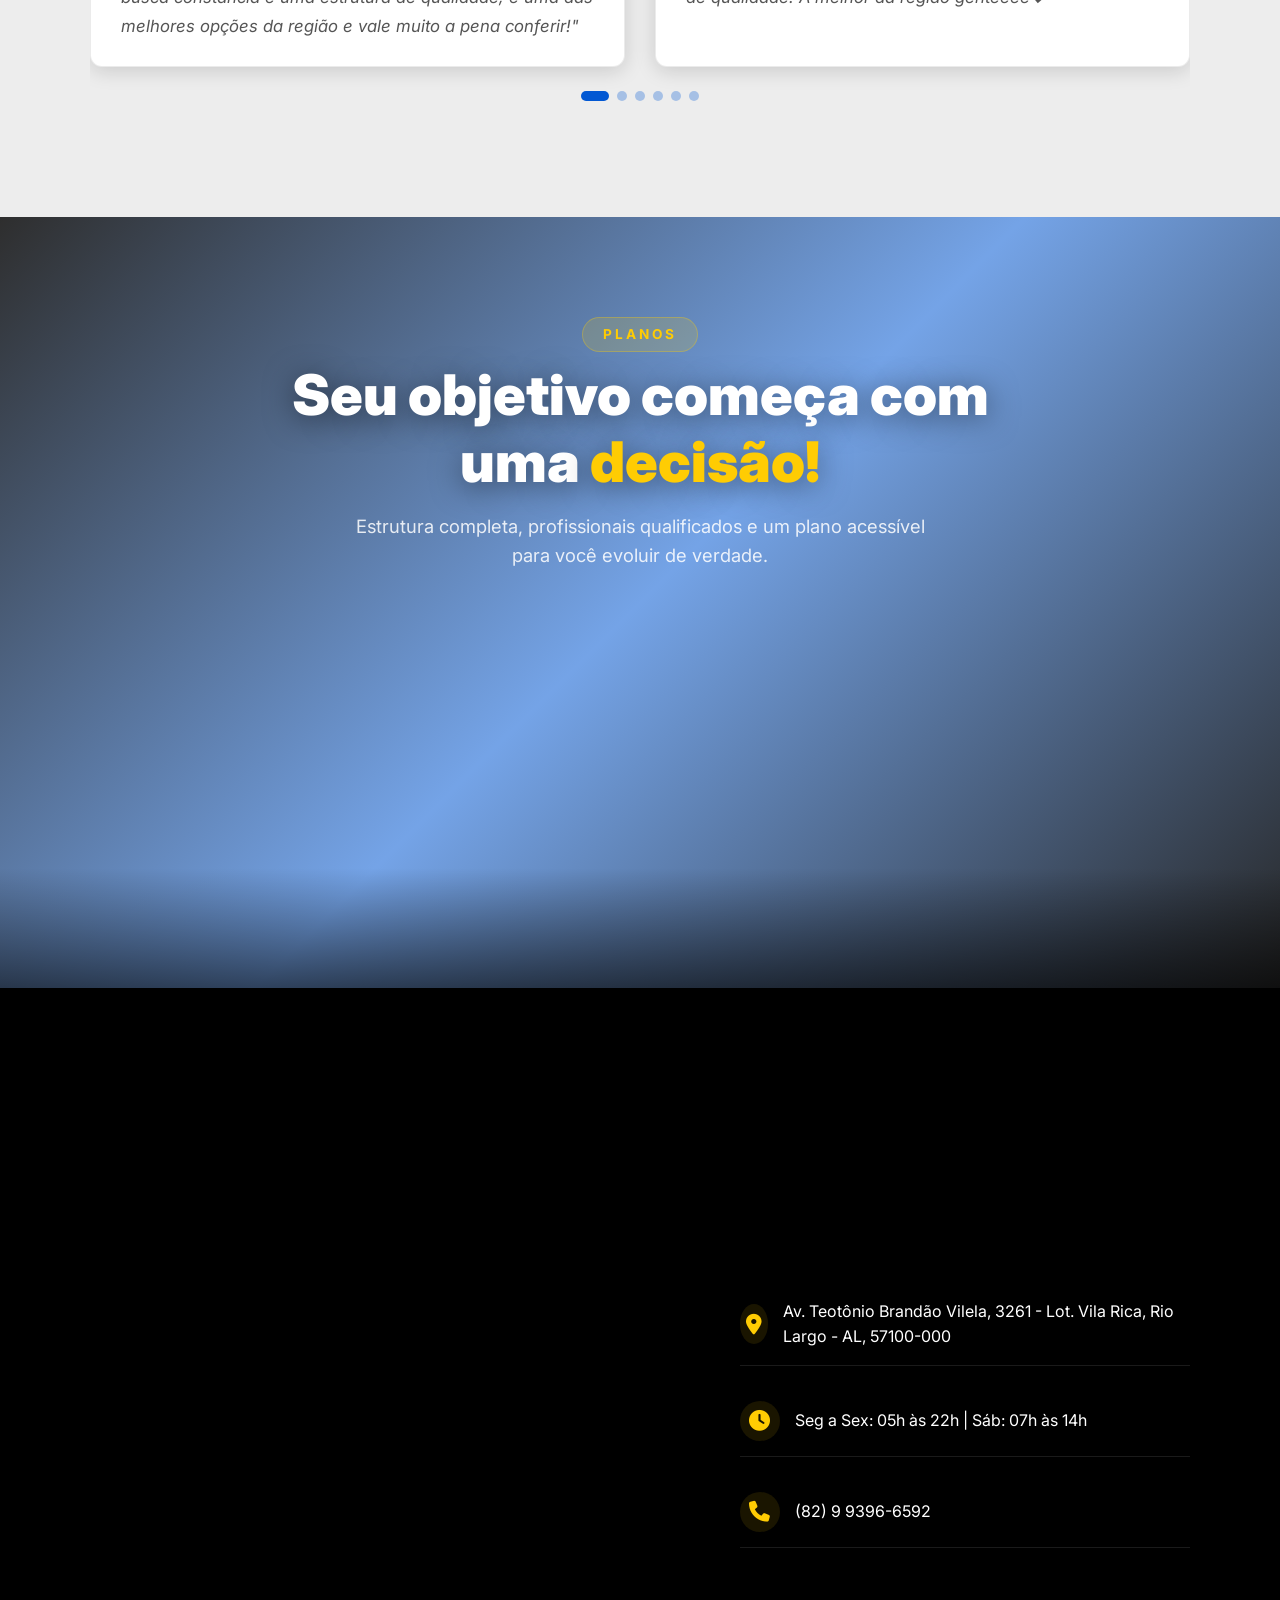
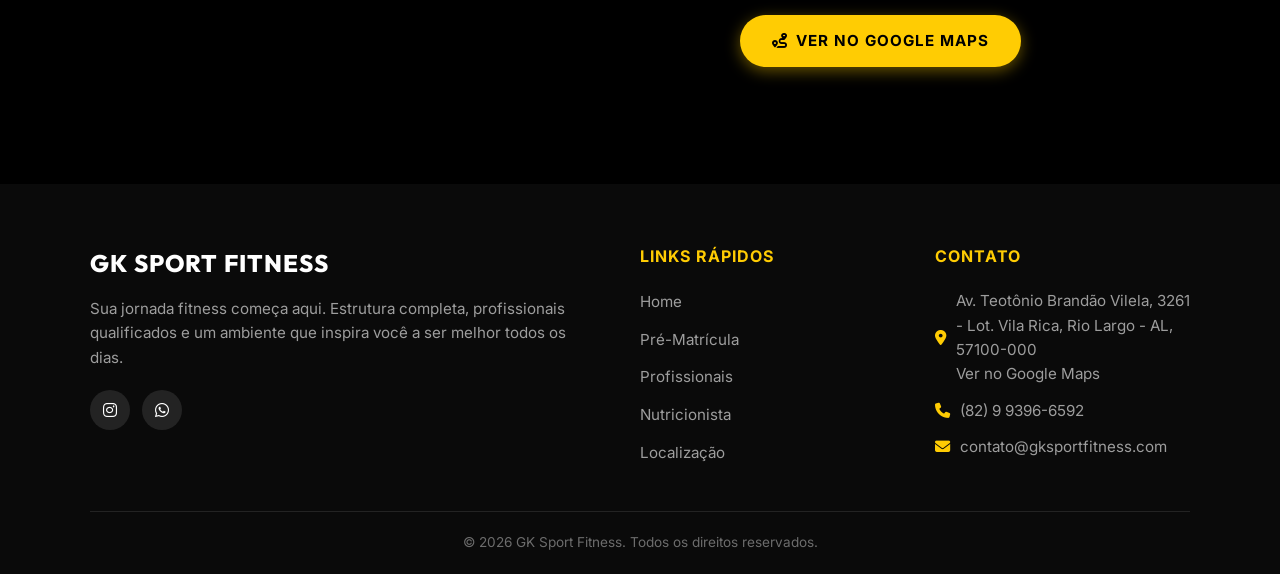
==== commit cb20fbbe: "atualização dos comentários e termos do modal" ====
--- a/index.html
+++ b/index.html
@@ -46,7 +46,8 @@
         </div>
 
         <div class="nav-social">
-          <a href="#" target="_blank" aria-label="Instagram"><i class="fab fa-instagram"></i></a>
+          <a href="https://www.instagram.com/gksportfitness/" target="_blank" rel="noopener noreferrer"
+            aria-label="Instagram"><i class="fab fa-instagram"></i></a>
           <a href="mailto:contato@gksportfitness.com" aria-label="Email"><i class="fas fa-envelope"></i></a>
         </div>
 
@@ -392,6 +393,48 @@
             </div>
           </div>
 
+          <div class="swiper-slide">
+            <div class="card-comments">
+              <div class="card-comments-header">
+                <img src="midia/img/comentario5.jpeg" alt="Foto de perfil de Mirely">
+                <div class="card-comments-info">
+                  <h3>Mirely Alves</h3>
+                  <span>Aluna há 2 anos</span>
+                </div>
+                <div class="card-comments-stars">
+                  <i class="fas fa-star"></i>
+                  <i class="fas fa-star"></i>
+                  <i class="fas fa-star"></i>
+                  <i class="fas fa-star"></i>
+                  <i class="fas fa-star"></i>
+                </div>
+              </div>
+              <p class="card-comments-text">"Gk Sport fitness a melhor de Rio largo! 💪🏽😉 Vem vc tbm fazer parte desse
+                time! 🚀"</p>
+            </div>
+          </div>
+
+          <div class="swiper-slide">
+            <div class="card-comments">
+              <div class="card-comments-header">
+                <img src="midia/img/comentario6.jpeg" alt="Foto de perfil de Mirely">
+                <div class="card-comments-info">
+                  <h3>Mirely Alves</h3>
+                  <span>Aluna há 1 ano e meio</span>
+                </div>
+                <div class="card-comments-stars">
+                  <i class="fas fa-star"></i>
+                  <i class="fas fa-star"></i>
+                  <i class="fas fa-star"></i>
+                  <i class="fas fa-star"></i>
+                  <i class="fas fa-star"></i>
+                </div>
+              </div>
+              <p class="card-comments-text">"Excelente academia! Ótimo atendimento, equipamentos bons e um ambiente
+                super acolhedor. Recomendo muito!"</p>
+            </div>
+          </div>
+
         </div>
         <div class="swiper-pagination comments-pagination"></div>
 
@@ -476,8 +519,8 @@
           <p>Sua jornada fitness começa aqui. Estrutura completa, profissionais qualificados e um ambiente que inspira
             você a ser melhor todos os dias.</p>
           <div class="footer-social">
-            <a href="#" aria-label="Instagram"><i class="fab fa-instagram"></i></a>
-            <a href="#" aria-label="Facebook"><i class="fab fa-facebook-f"></i></a>
+            <a href="https://www.instagram.com/gksportfitness/" target="_blank" rel="noopener noreferrer"
+              aria-label="Instagram"><i class="fab fa-instagram"></i></a>
             <a href="https://wa.me/558293966592" target="_blank" rel="noopener noreferrer" aria-label="WhatsApp"><i
                 class="fab fa-whatsapp"></i></a>
           </div>
@@ -506,7 +549,7 @@
           </div>
           <div class="footer-contact-item">
             <i class="fas fa-phone"></i>
-            <span><a href="tel:+558293966592">(82) 9396-6592</a></span>
+            <span><a href="tel:+558293966592">(82) 9 9396-6592</a></span>
           </div>
           <div class="footer-contact-item">
             <i class="fas fa-envelope"></i>
@@ -527,6 +570,16 @@
     <i class="fab fa-whatsapp"></i>
   </a>
 
+  <!-- LIGHTBOX PARA FOTOS DOS COMENTÁRIOS -->
+  <div class="lightbox" id="lightbox">
+    <div class="lightbox-content">
+      <img class="lightbox-image" id="lightboxImage" src="" alt="Foto ampliada">
+      <button class="lightbox-close" id="lightboxClose" aria-label="Fechar">
+        <i class="fas fa-times"></i>
+      </button>
+    </div>
+  </div>
+
   <!-- SCROLL TOP -->
   <button class="scroll-top" id="scrollTop" aria-label="Voltar ao topo">
     <i class="fas fa-chevron-up"></i>
--- a/css/style.css
+++ b/css/style.css
@@ -642,7 +642,28 @@
   z-index: 999;
 }
 
-.modal.active {
+.terms-modal {
+  position: fixed;
+  top: 0;
+  left: 0;
+  width: 100%;
+  height: 100%;
+
+  background: rgba(0, 0, 0, 0.7);
+  backdrop-filter: blur(5px);
+
+  display: flex;
+  align-items: center;
+  justify-content: center;
+
+  opacity: 0;
+  visibility: hidden;
+  transition: 0.3s;
+  z-index: 999;
+}
+
+.modal.active,
+.terms-modal.active {
   opacity: 1;
   visibility: visible;
 }
@@ -659,7 +680,8 @@
   transition: 0.3s;
 }
 
-.modal.active .modal-content {
+.modal.active .modal-content,
+.terms-modal.active .modal-content {
   transform: translateY(0);
 }
 
@@ -746,23 +768,68 @@
   transform: scale(1.25);
 }
 
-/* Info do modal */
-.modal-info {
+/* Info do modal modalidades */
+.modal .modal-info {
   padding: 24px 10%;
 }
 
-.modal-info h2 {
-  font-size: 1.5rem;
+.modal .modal-info h2 {
+  font-size: 1.8rem;
   font-weight: 800;
   margin-bottom: 8px;
-  color: var(--dark);
-}
-
-.modal-info p {
-  color: #555;
+  text-align: left;
+  color: var(--blue);
+}
+
+.modal .modal-info p {
+  color: #000000;
+  font-family: var(--fonte1);
+  text-transform: none;
+  text-align: left;
+  font-weight: 400;
   font-size: 1rem;
   line-height: 1.6;
   margin-bottom: 20px;
+}
+
+.modal .modal-info ol {
+  margin-bottom: 16px;
+  color: #000000;
+  font-size: 1rem;
+}
+
+/* Info do modal termos */
+.terms-modal .terms-info {
+  padding: 24px 10%;
+}
+
+.terms-modal .terms-info h2 {
+  font-size: 1.8rem;
+  font-weight: 800;
+  margin-bottom: 8px;
+  text-align: center;
+  color: var(--blue);
+}
+
+.terms-modal .terms-info p {
+  color: #000000;
+  font-family: var(--fonte1);
+  text-transform: uppercase;
+  text-align: left;
+  font-weight: 700;
+  font-size: 1rem;
+  line-height: 1.6;
+  margin-bottom: 20px;
+}
+
+.terms-modal .terms-info ol {
+  display: flex;
+  flex-direction: column;
+  gap: 10px;
+  list-style: decimal;
+  margin-bottom: 16px;
+  color: #000000;
+  font-size: 1rem;
 }
 
 .modal-cta {
@@ -777,16 +844,115 @@
   position: absolute;
   top: 10px;
   right: 14px;
-  font-size: 28px;
+  font-size: 30px;
   cursor: pointer;
-  color: rgba(255, 255, 255, 0.8);
+  color: black;
   transition: color 0.2s;
   line-height: 1;
   z-index: 3;
+  border: none;
+  background-color: white;
 }
 
 .close-btn:hover {
-  color: #fff;
+  color: var(--blue);
+}
+
+/* ===== LIGHTBOX PARA FOTOS DOS COMENTÁRIOS ===== */
+.lightbox {
+  display: none;
+  position: fixed;
+  top: 0;
+  left: 0;
+  width: 100%;
+  height: 100%;
+  background: rgba(0, 0, 0, 0.95);
+  z-index: 9999;
+  animation: fadeInLightbox 0.3s ease;
+  backdrop-filter: blur(4px);
+}
+
+.lightbox.active {
+  display: flex;
+  align-items: center;
+  justify-content: center;
+}
+
+@keyframes fadeInLightbox {
+  from {
+    opacity: 0;
+  }
+
+  to {
+    opacity: 1;
+  }
+}
+
+@keyframes zoomInImage {
+  from {
+    opacity: 0;
+    transform: scale(0.9);
+  }
+
+  to {
+    opacity: 1;
+    transform: scale(1);
+  }
+}
+
+.lightbox-content {
+  position: relative;
+  max-width: 90vw;
+  max-height: 90vh;
+  display: flex;
+  align-items: center;
+  justify-content: center;
+}
+
+.lightbox-image {
+  max-width: 100%;
+  max-height: 90vh;
+  width: auto;
+  height: auto;
+  object-fit: contain;
+  border-radius: 8px;
+  animation: zoomInImage 0.3s ease;
+  box-shadow: 0 10px 60px rgba(0, 0, 0, 0.5);
+}
+
+.lightbox-close {
+  position: absolute;
+  top: 20px;
+  right: 20px;
+  width: 45px;
+  height: 45px;
+  background: rgba(255, 255, 255, 0.2);
+  border: none;
+  color: var(--white);
+  font-size: 28px;
+  cursor: pointer;
+  border-radius: 50%;
+  display: flex;
+  align-items: center;
+  justify-content: center;
+  transition: all var(--transition);
+  z-index: 10000;
+  backdrop-filter: blur(8px);
+}
+
+.lightbox-close:hover {
+  background: rgba(255, 255, 255, 0.3);
+  transform: scale(1.1);
+}
+
+@media (max-width: 768px) {
+  .lightbox-close {
+    width: 40px;
+    height: 40px;
+    font-size: 24px;
+    top: 15px;
+    right: 15px;
+  }
 }
 
 .about-content h2 {
@@ -853,7 +1019,7 @@
   display: none;
 }
 
-.modalities-grid > .swiper-slide:last-child:nth-child(3n + 1) {
+.modalities-grid>.swiper-slide:last-child:nth-child(3n + 1) {
   grid-column: 2 / 3;
 }
 
@@ -1869,6 +2035,7 @@
 }
 
 @media (max-width: 1024px) {
+
   .form-hero,
   .team-hero {
     min-height: auto;
@@ -2088,6 +2255,7 @@
 }
 
 @media (max-width: 768px) {
+
   .form-hero,
   .team-hero {
     padding-top: 130px;
@@ -2311,6 +2479,7 @@
 }
 
 @media (max-width: 480px) {
+
   .form-hero,
   .team-hero {
     padding-top: 115px;
@@ -2492,7 +2661,7 @@
     width: 96%;
   }
 
-  .modal-info {
+  .modal .modal-info {
     padding: 18px 20px 22px;
   }
 }
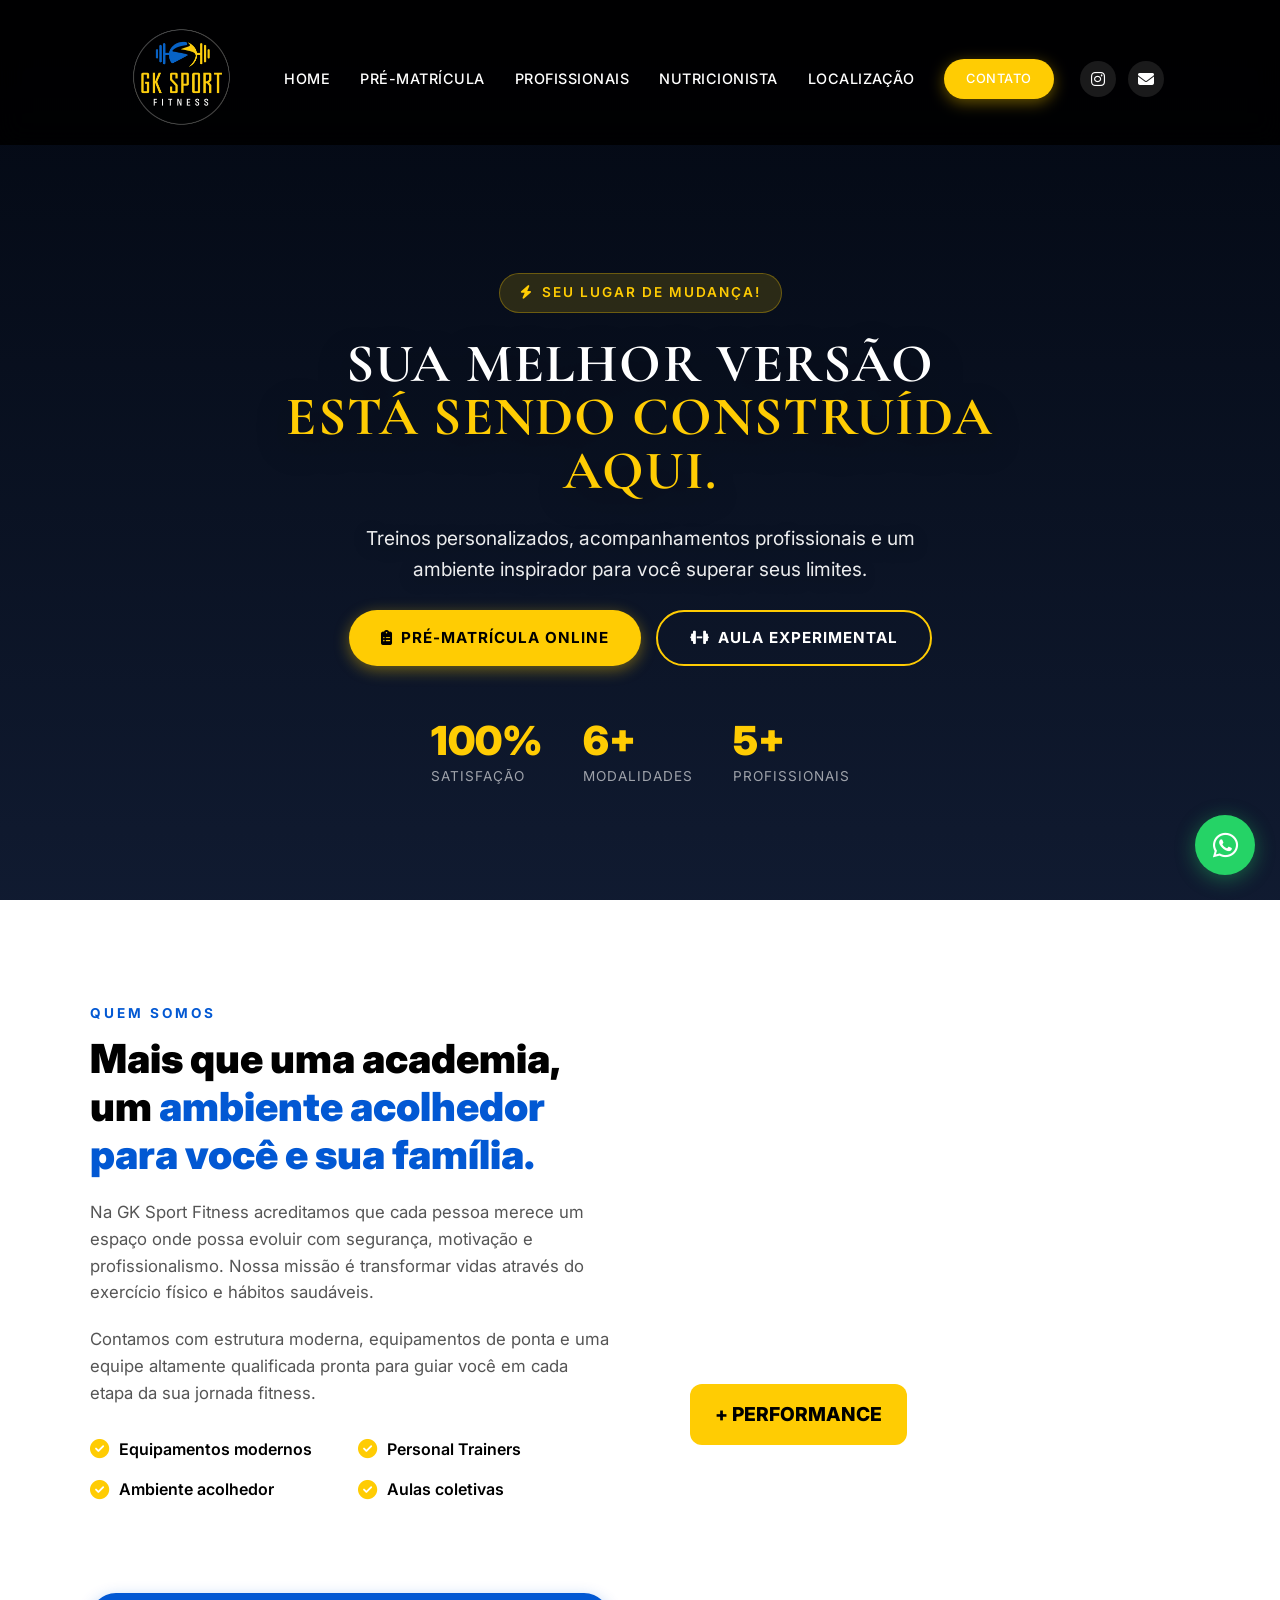
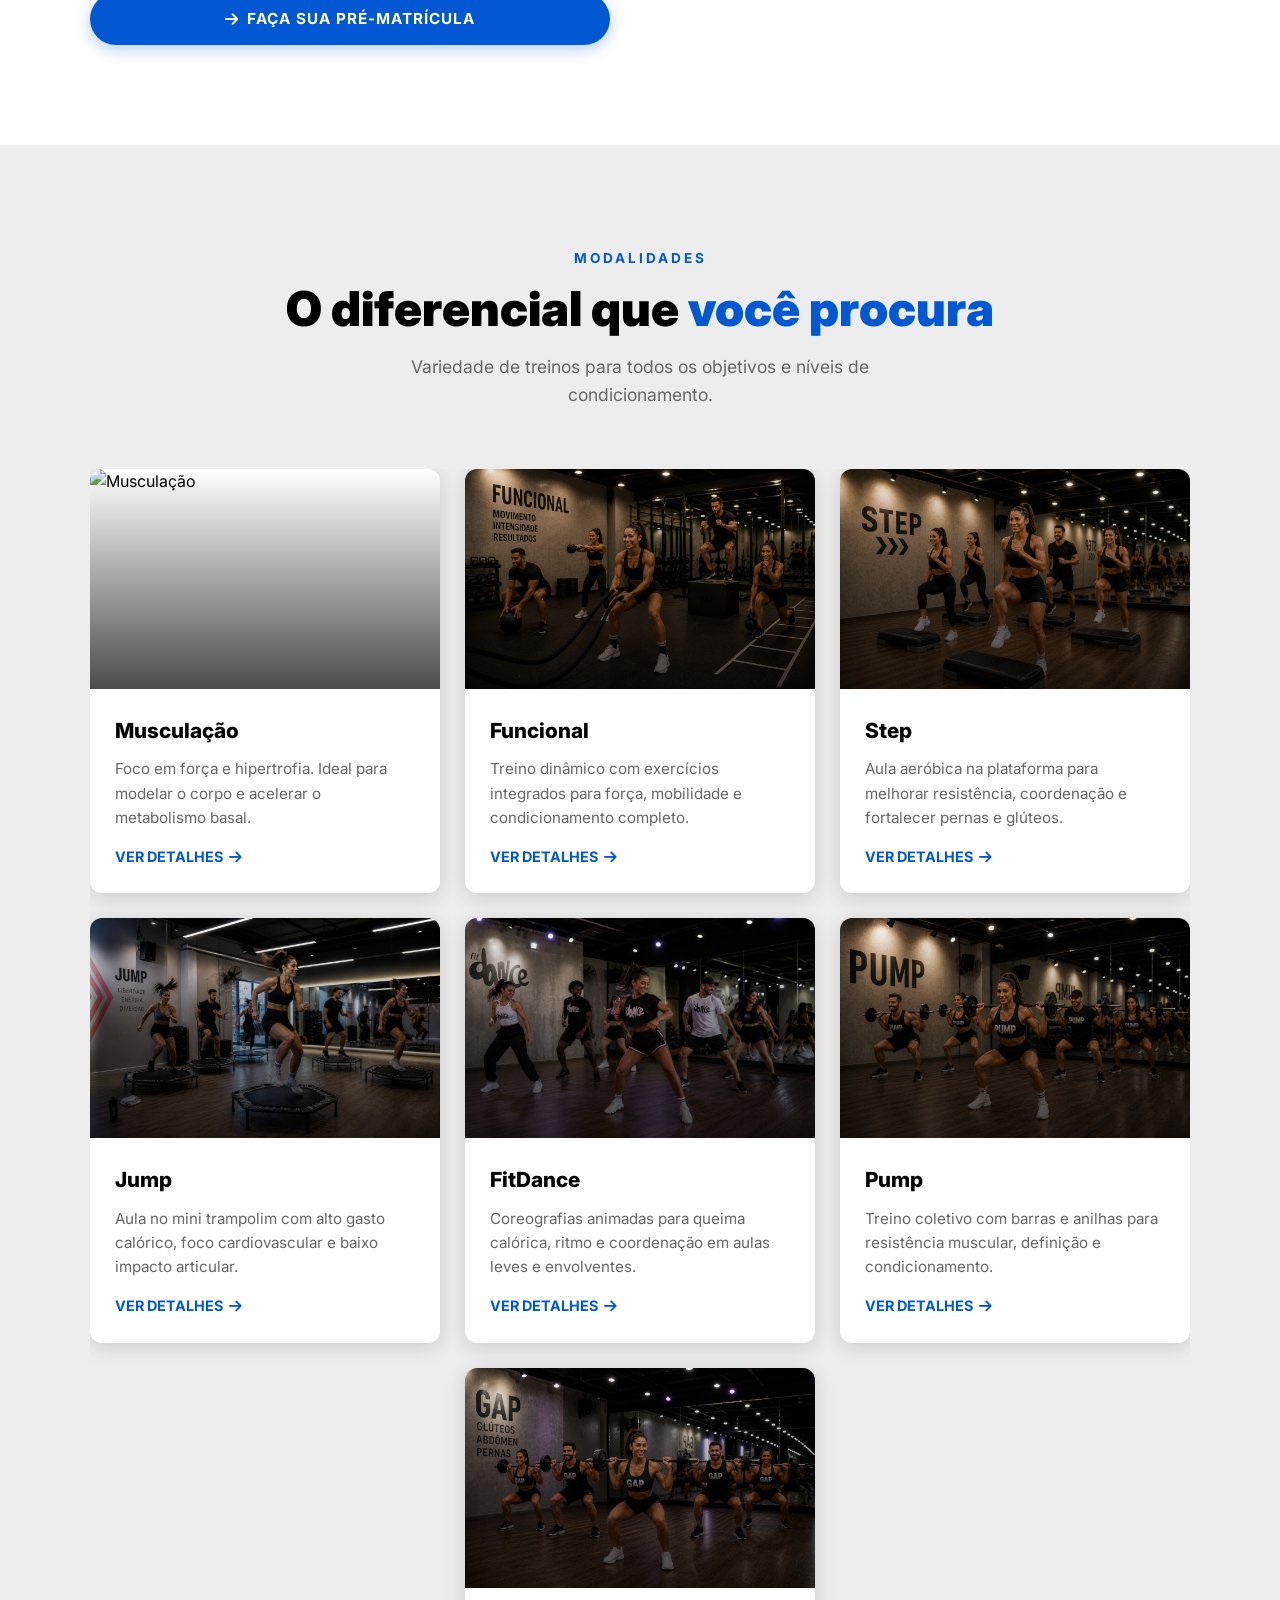
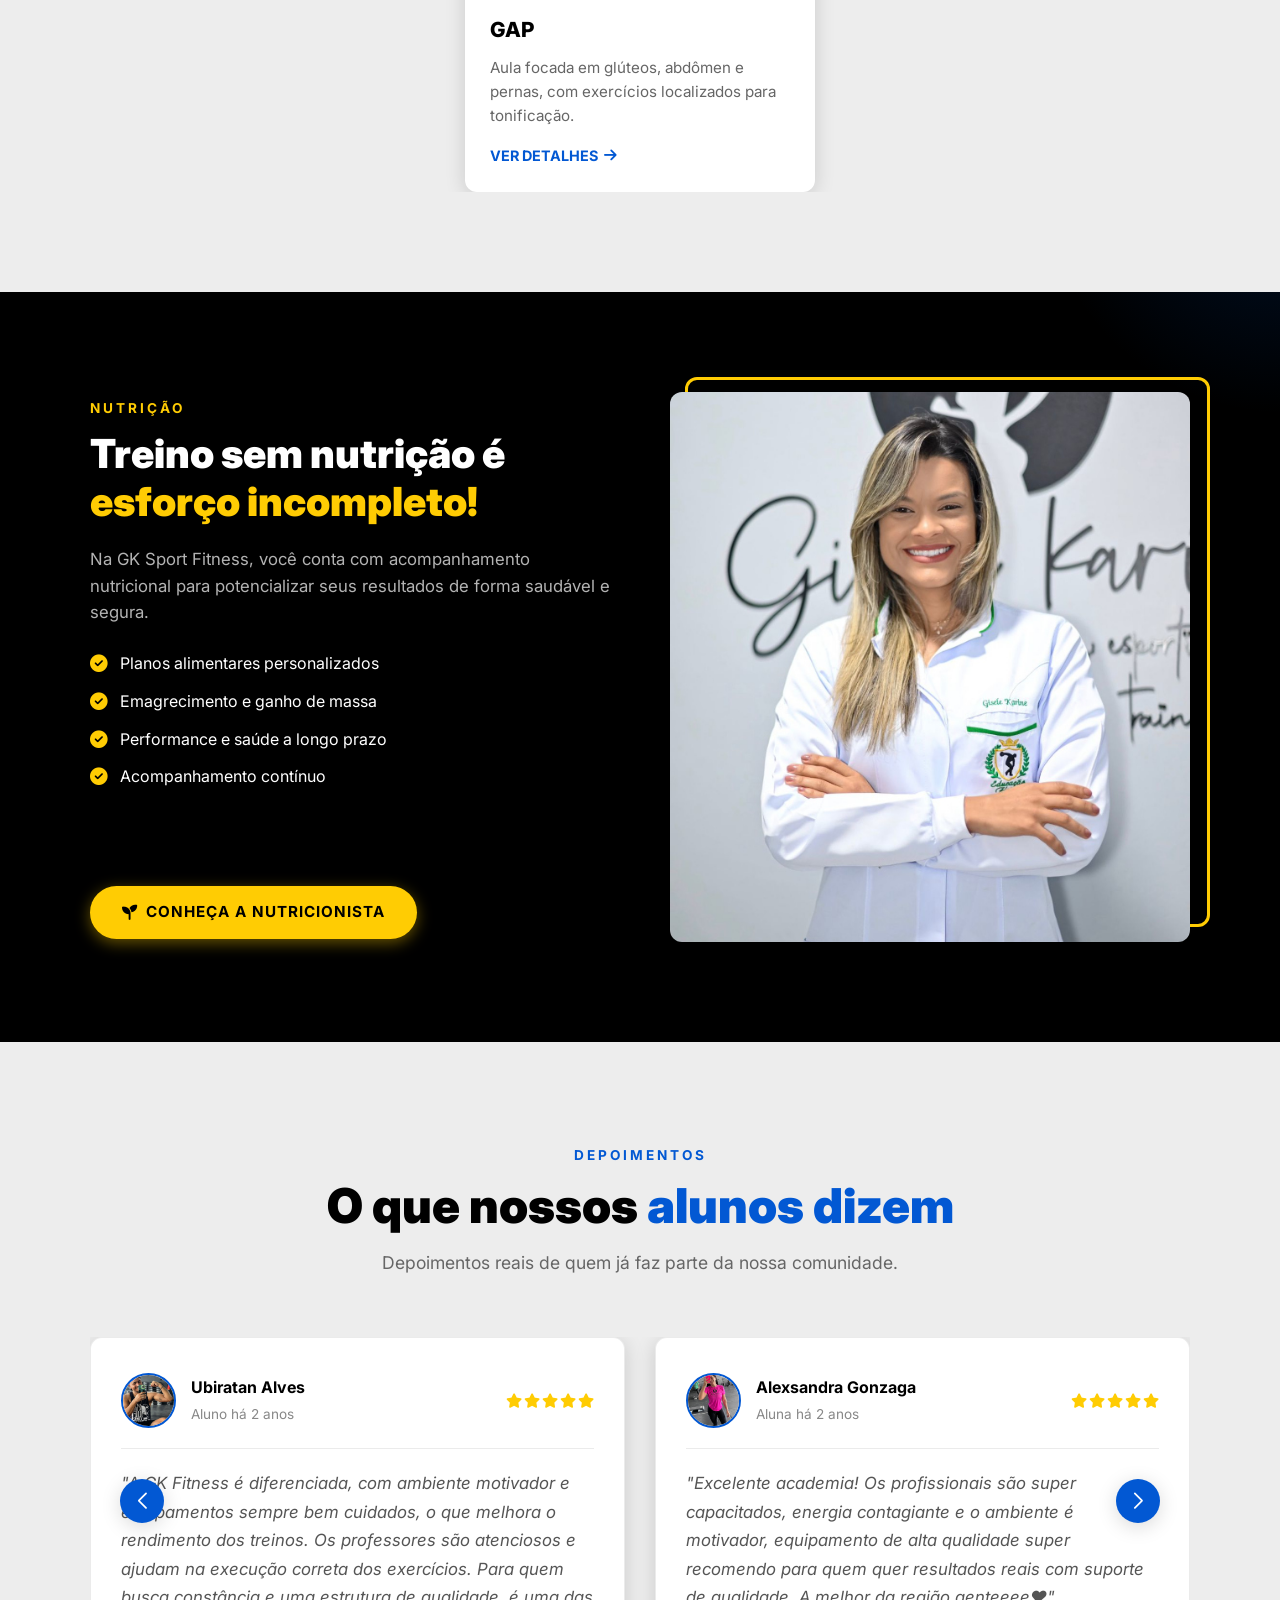
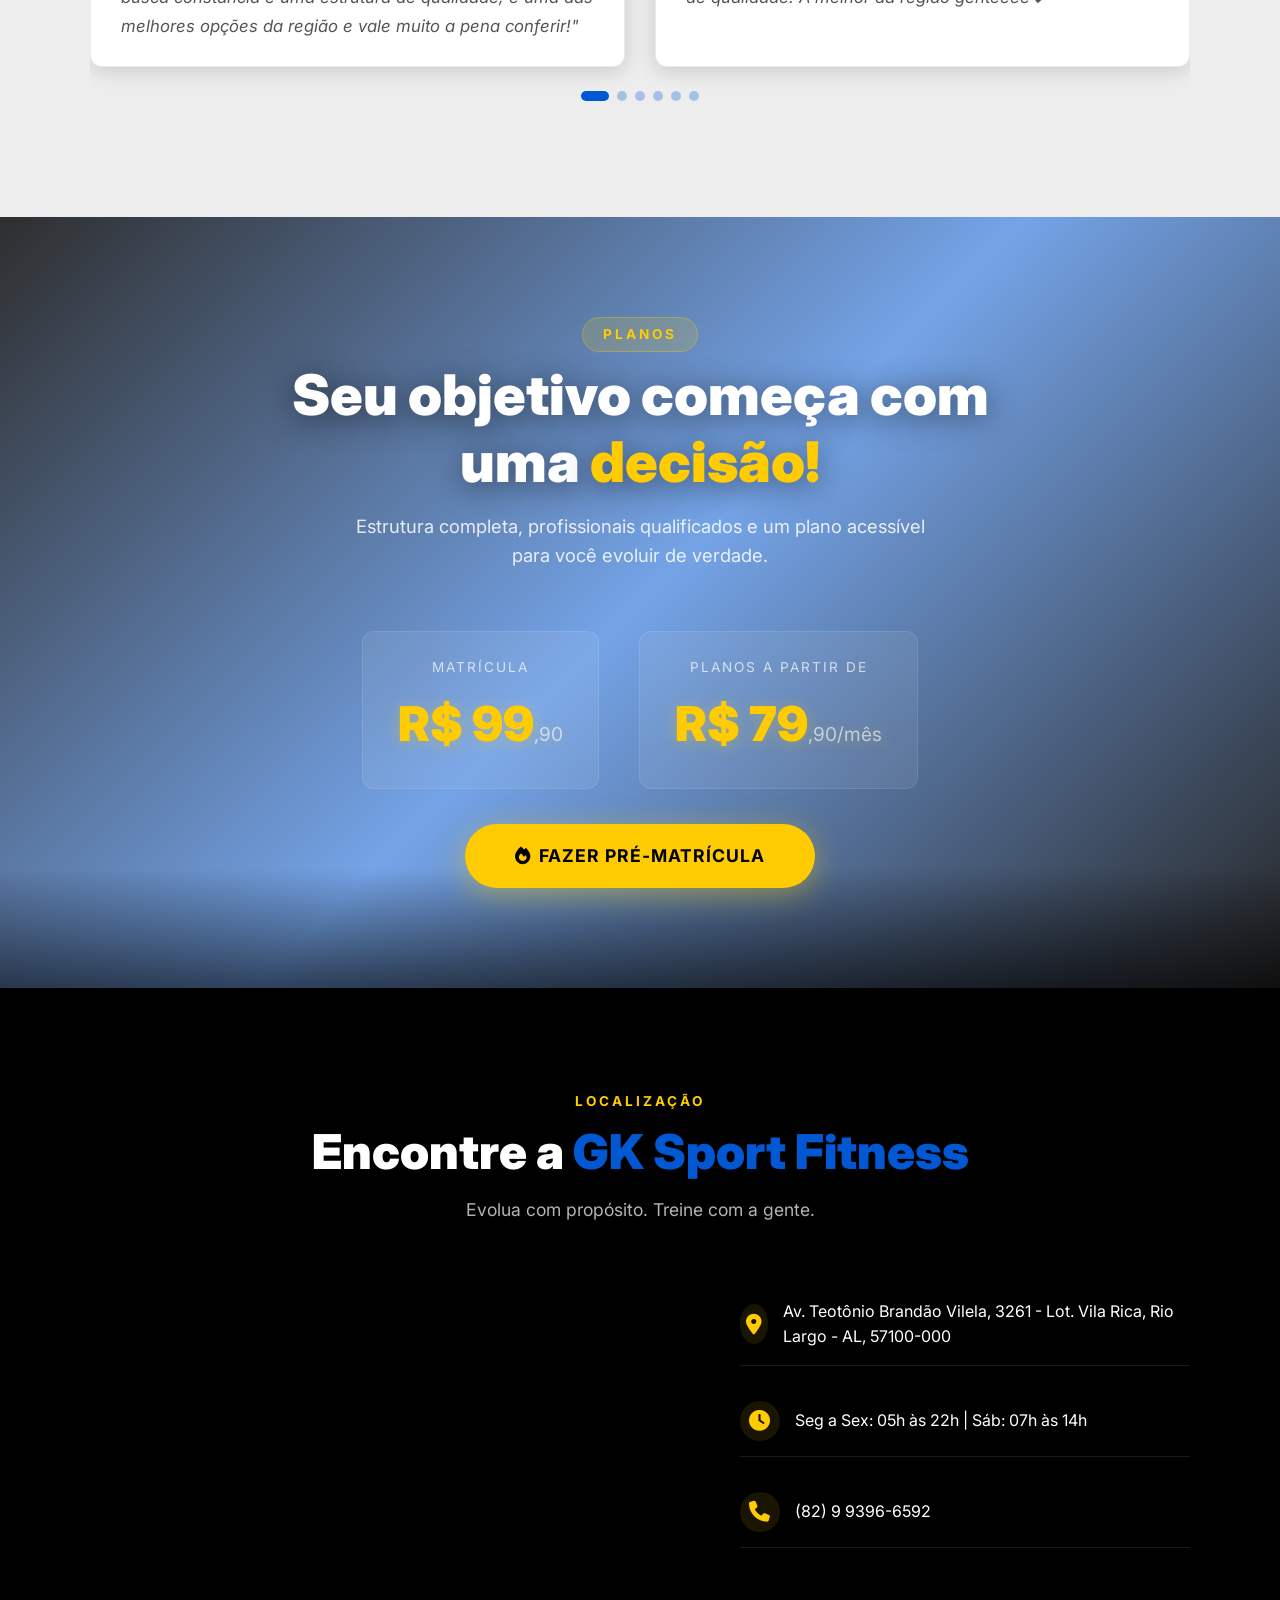
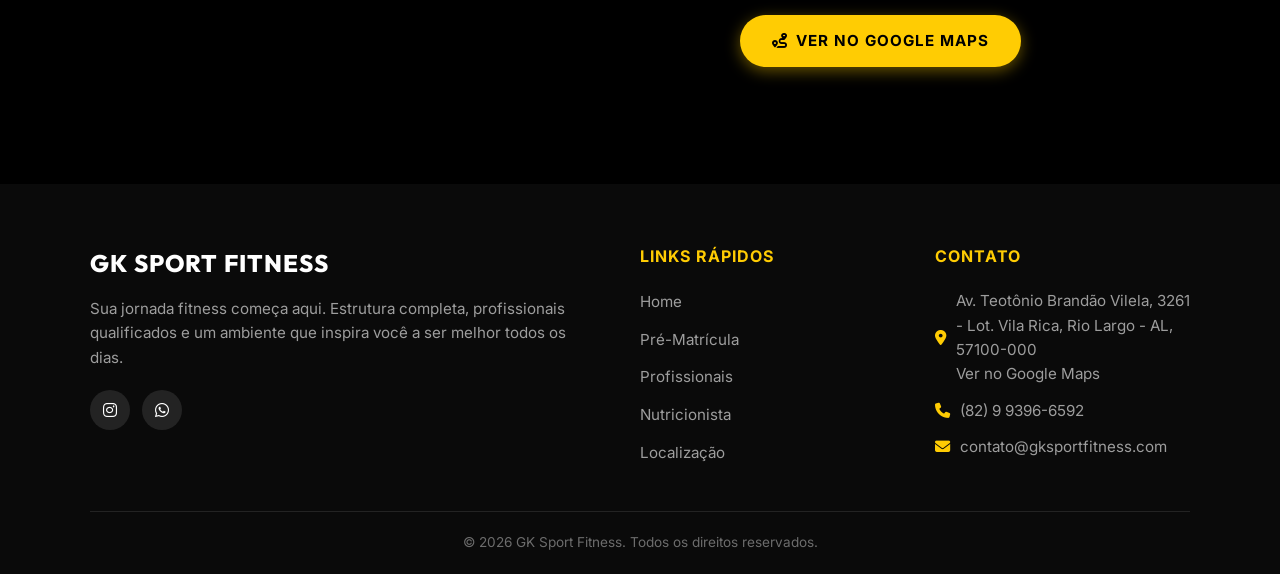
==== commit d4580470: "compri as imagens" ====
--- a/index.html
+++ b/index.html
@@ -396,9 +396,9 @@
           <div class="swiper-slide">
             <div class="card-comments">
               <div class="card-comments-header">
-                <img src="midia/img/comentario5.jpeg" alt="Foto de perfil de Mirely">
+                <img src="midia/img/comentario5.jpeg" alt="Foto de perfil de Elba">
                 <div class="card-comments-info">
-                  <h3>Mirely Alves</h3>
+                  <h3>Elba Ataíde</h3>
                   <span>Aluna há 2 anos</span>
                 </div>
                 <div class="card-comments-stars">
@@ -417,9 +417,9 @@
           <div class="swiper-slide">
             <div class="card-comments">
               <div class="card-comments-header">
-                <img src="midia/img/comentario6.jpeg" alt="Foto de perfil de Mirely">
+                <img src="midia/img/comentario6.jpeg" alt="Foto de perfil de Wedja">
                 <div class="card-comments-info">
-                  <h3>Mirely Alves</h3>
+                  <h3>Wedja ferreira</h3>
                   <span>Aluna há 1 ano e meio</span>
                 </div>
                 <div class="card-comments-stars">
--- a/css/style.css
+++ b/css/style.css
@@ -846,16 +846,27 @@
   right: 14px;
   font-size: 30px;
   cursor: pointer;
-  color: black;
+  color: rgb(255, 255, 255);
   transition: color 0.2s;
   line-height: 1;
   z-index: 3;
   border: none;
-  background-color: white;
+  background: none;
+  padding: 0;
 }
 
 .close-btn:hover {
   color: var(--blue);
+}
+
+/* Close button específico para modal de termos */
+.terms-modal .close-btn {
+  color: var(--black);
+}
+
+.terms-modal .close-btn:hover {
+  color: var(--blue);
+  transform: rotate(90deg);
 }
 
 /* ===== LIGHTBOX PARA FOTOS DOS COMENTÁRIOS ===== */
@@ -2234,7 +2245,7 @@
   }
 
   .nutrition-image img {
-    height: 420px;
+    height: 720px;
   }
 
   .team-card-img {
@@ -2470,7 +2481,7 @@
   }
 
   .nutrition-image img {
-    height: 620px;
+    height: 720px;
   }
 
   .location .section-title {
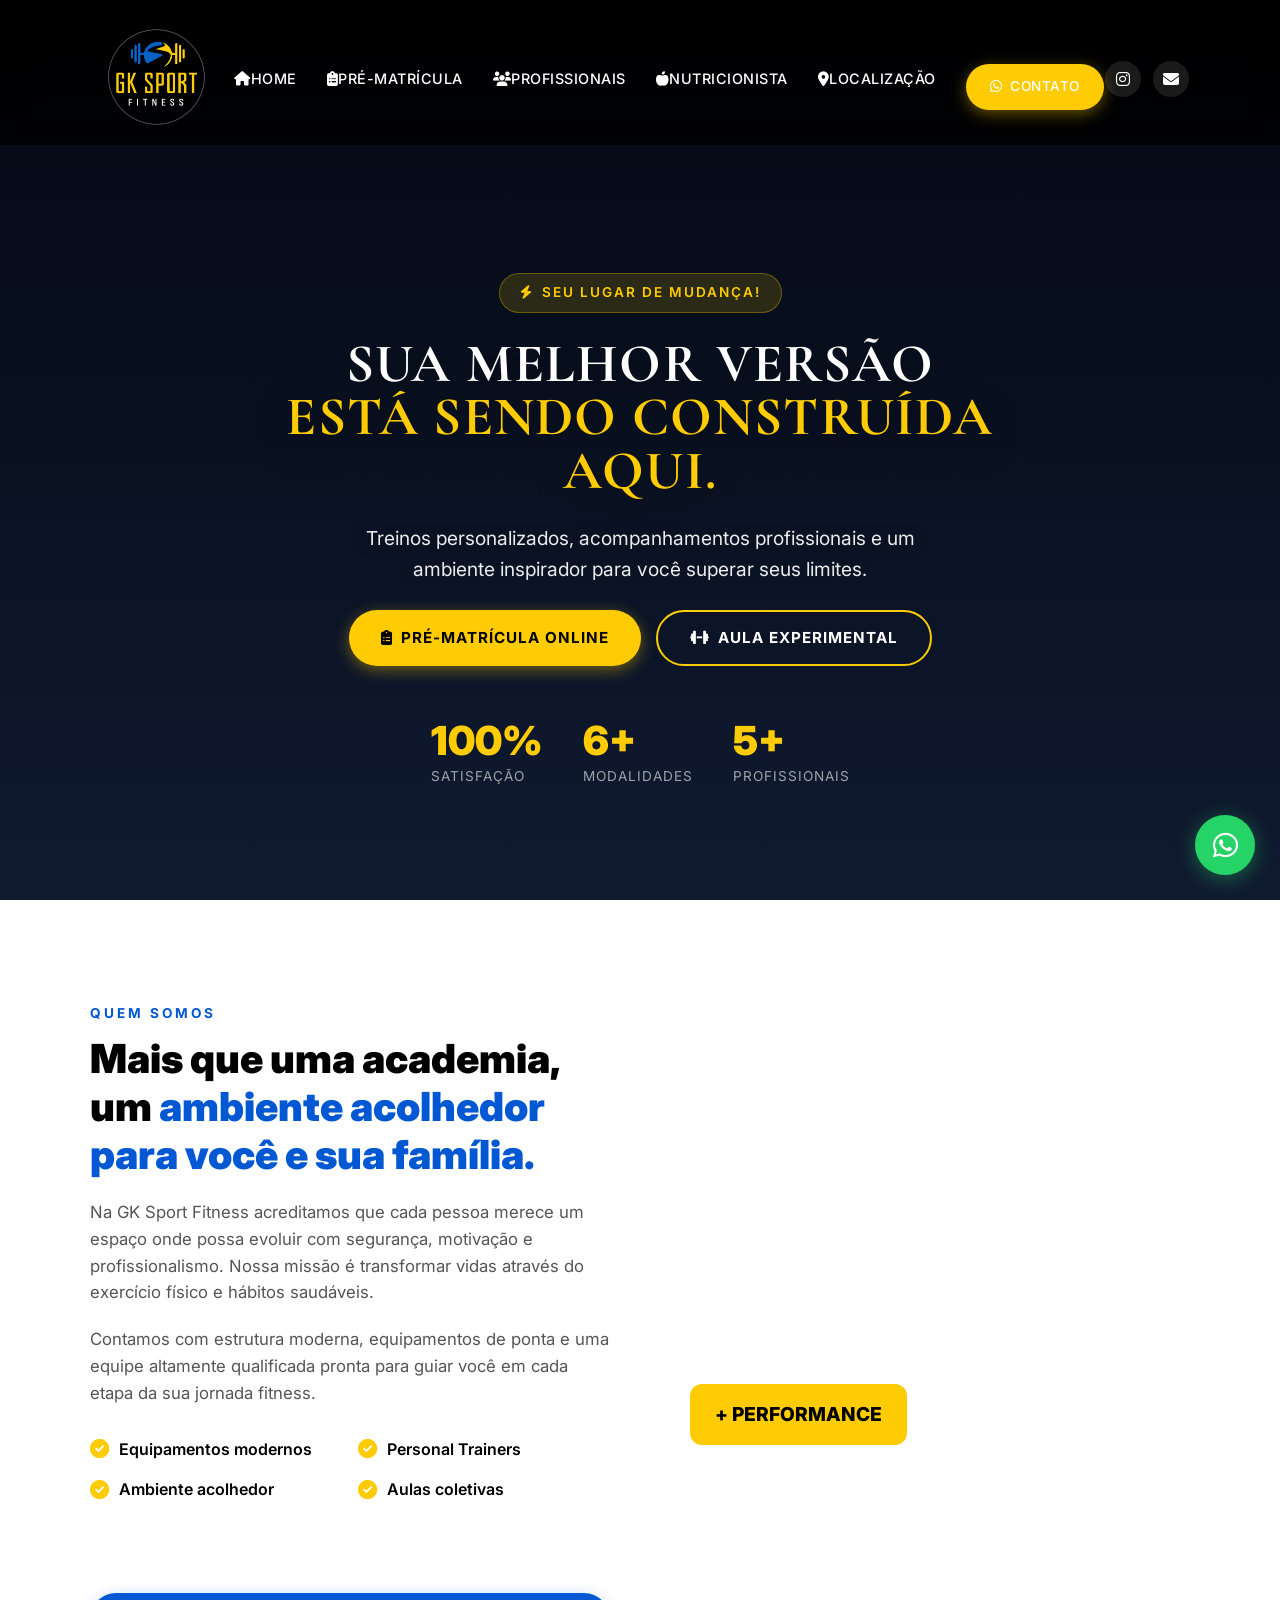
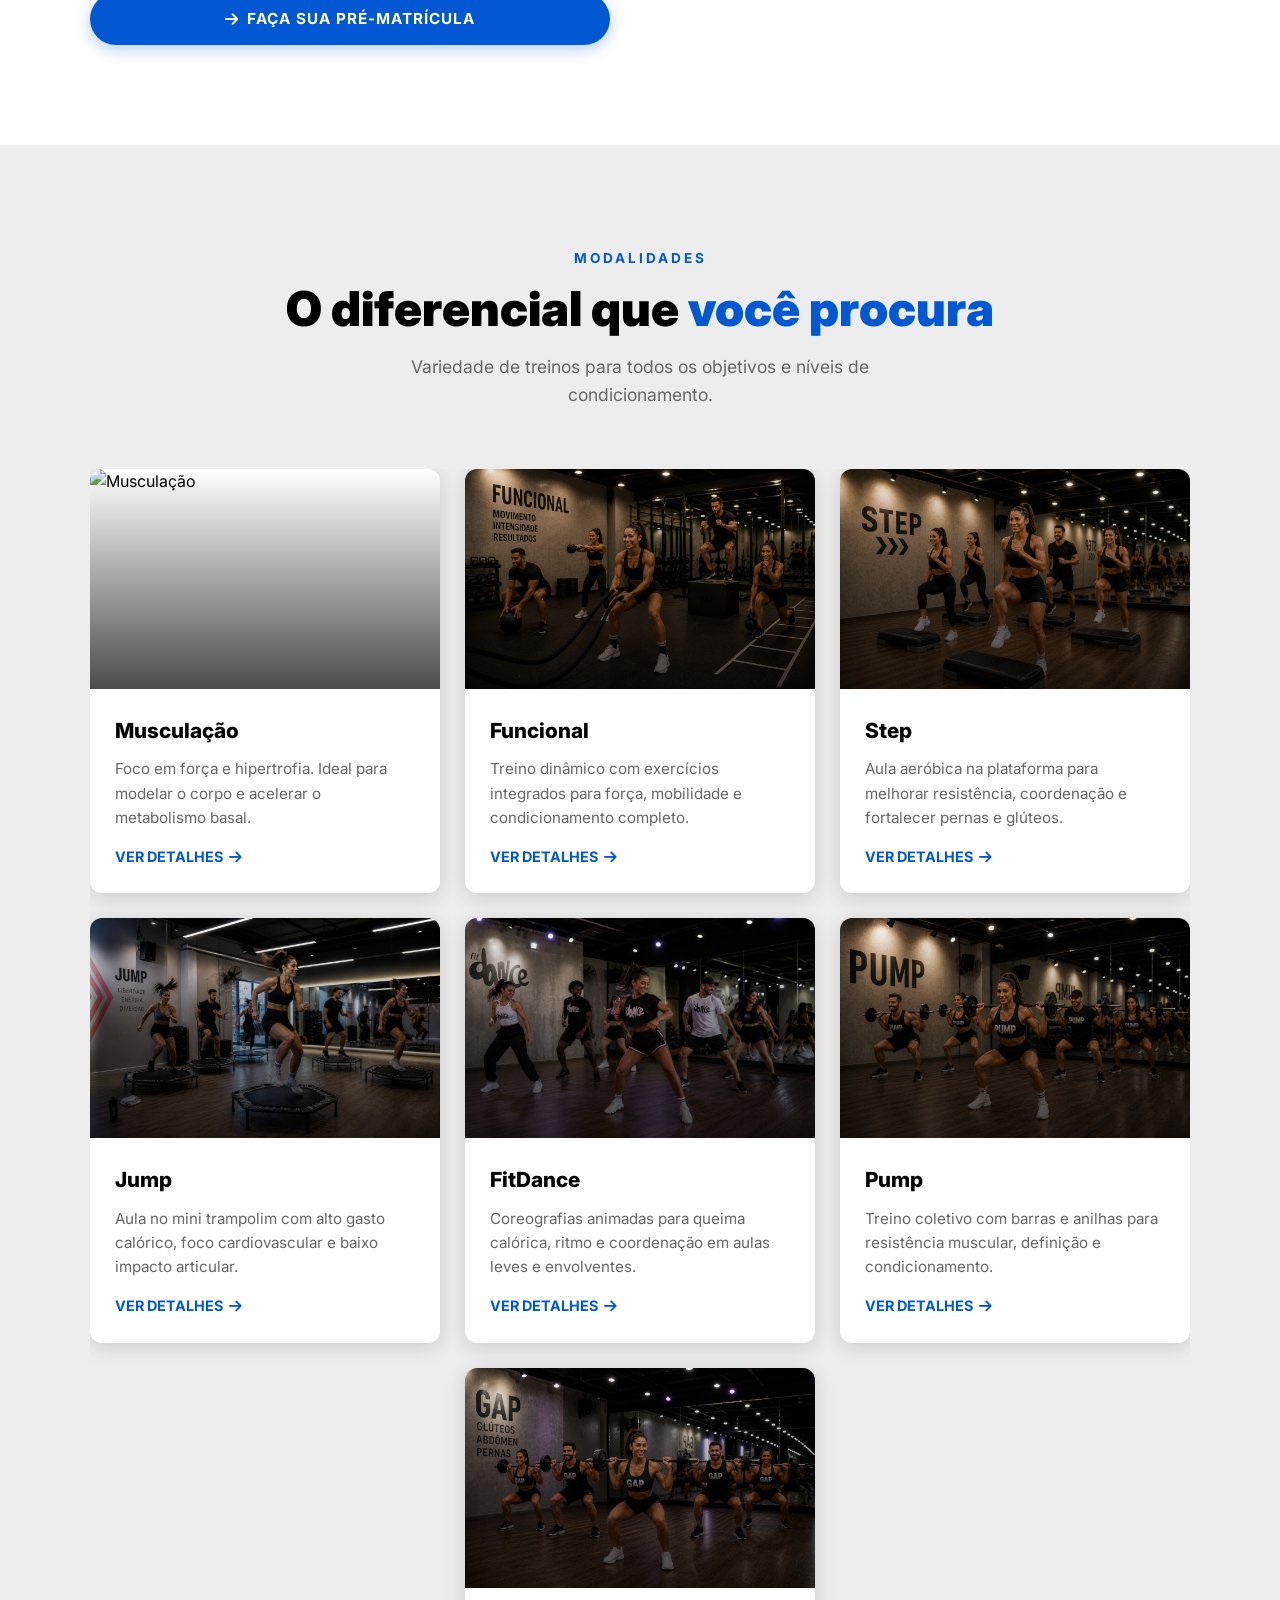
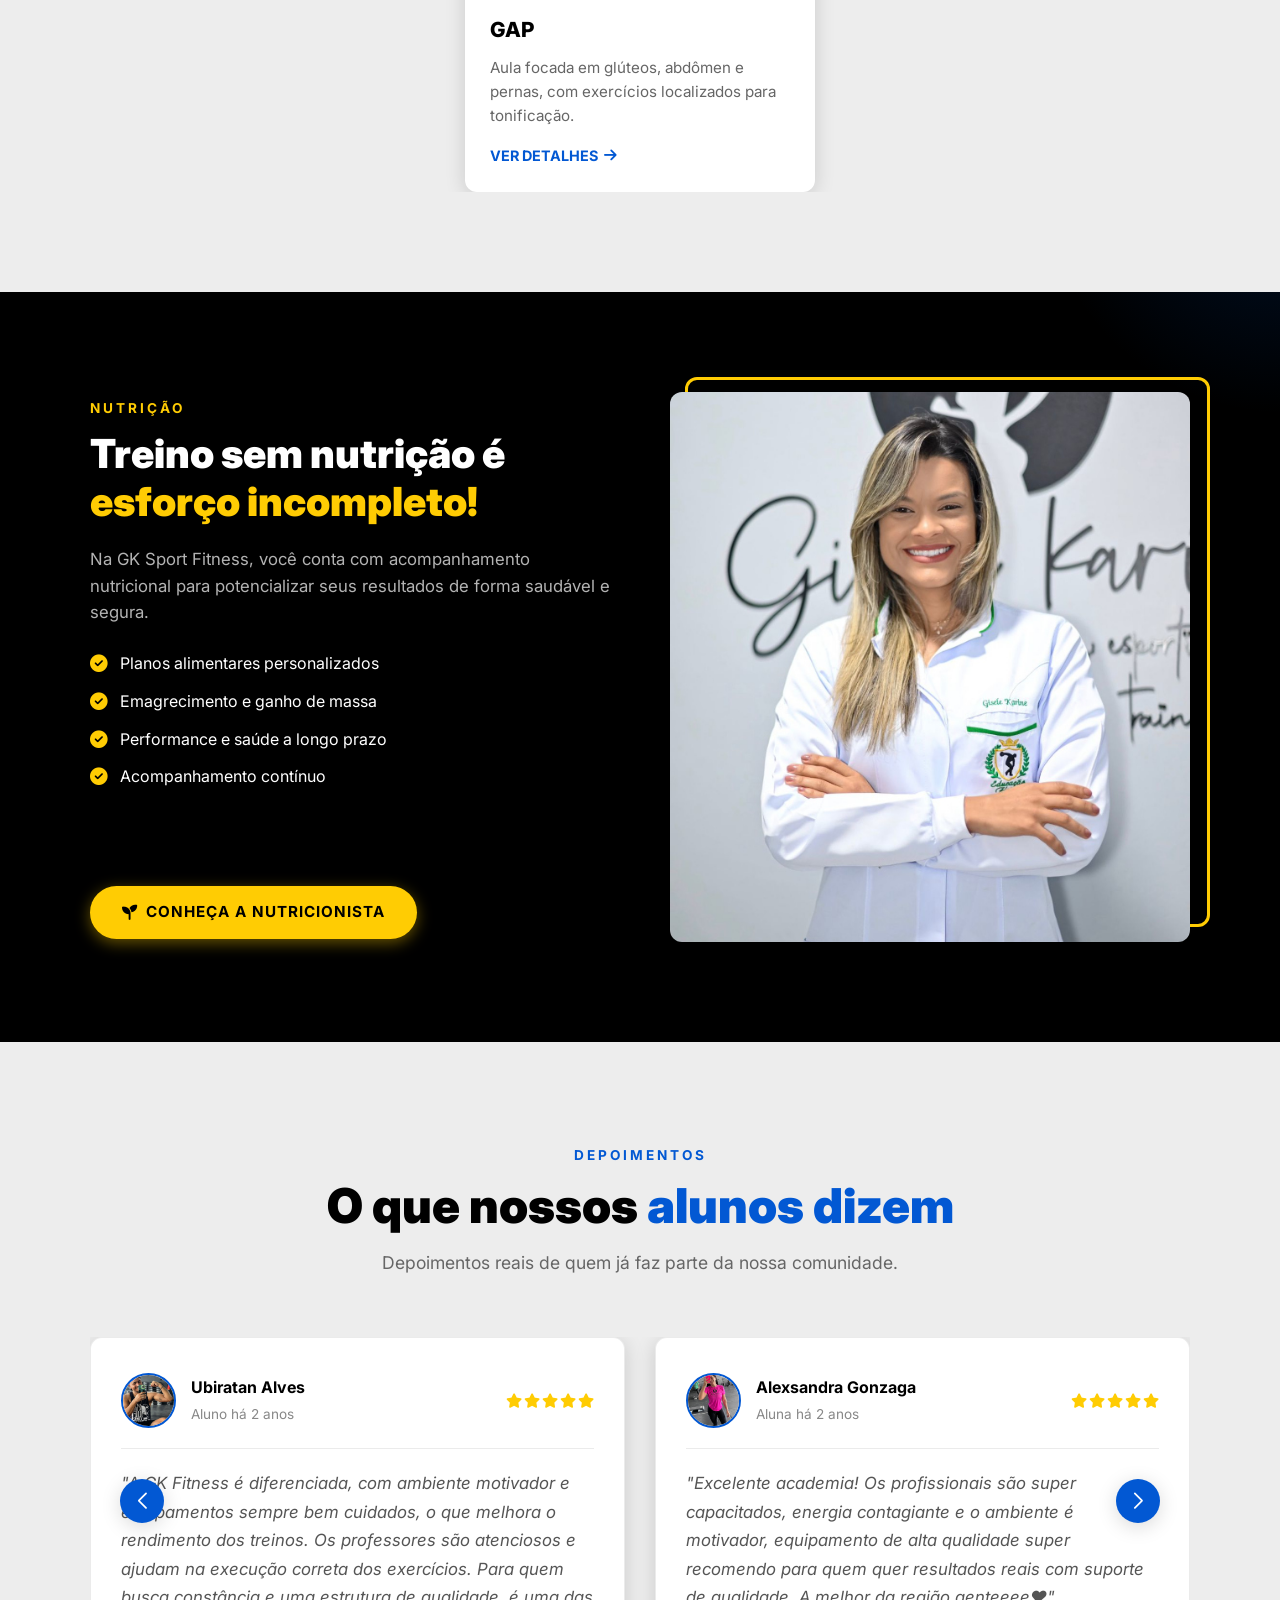
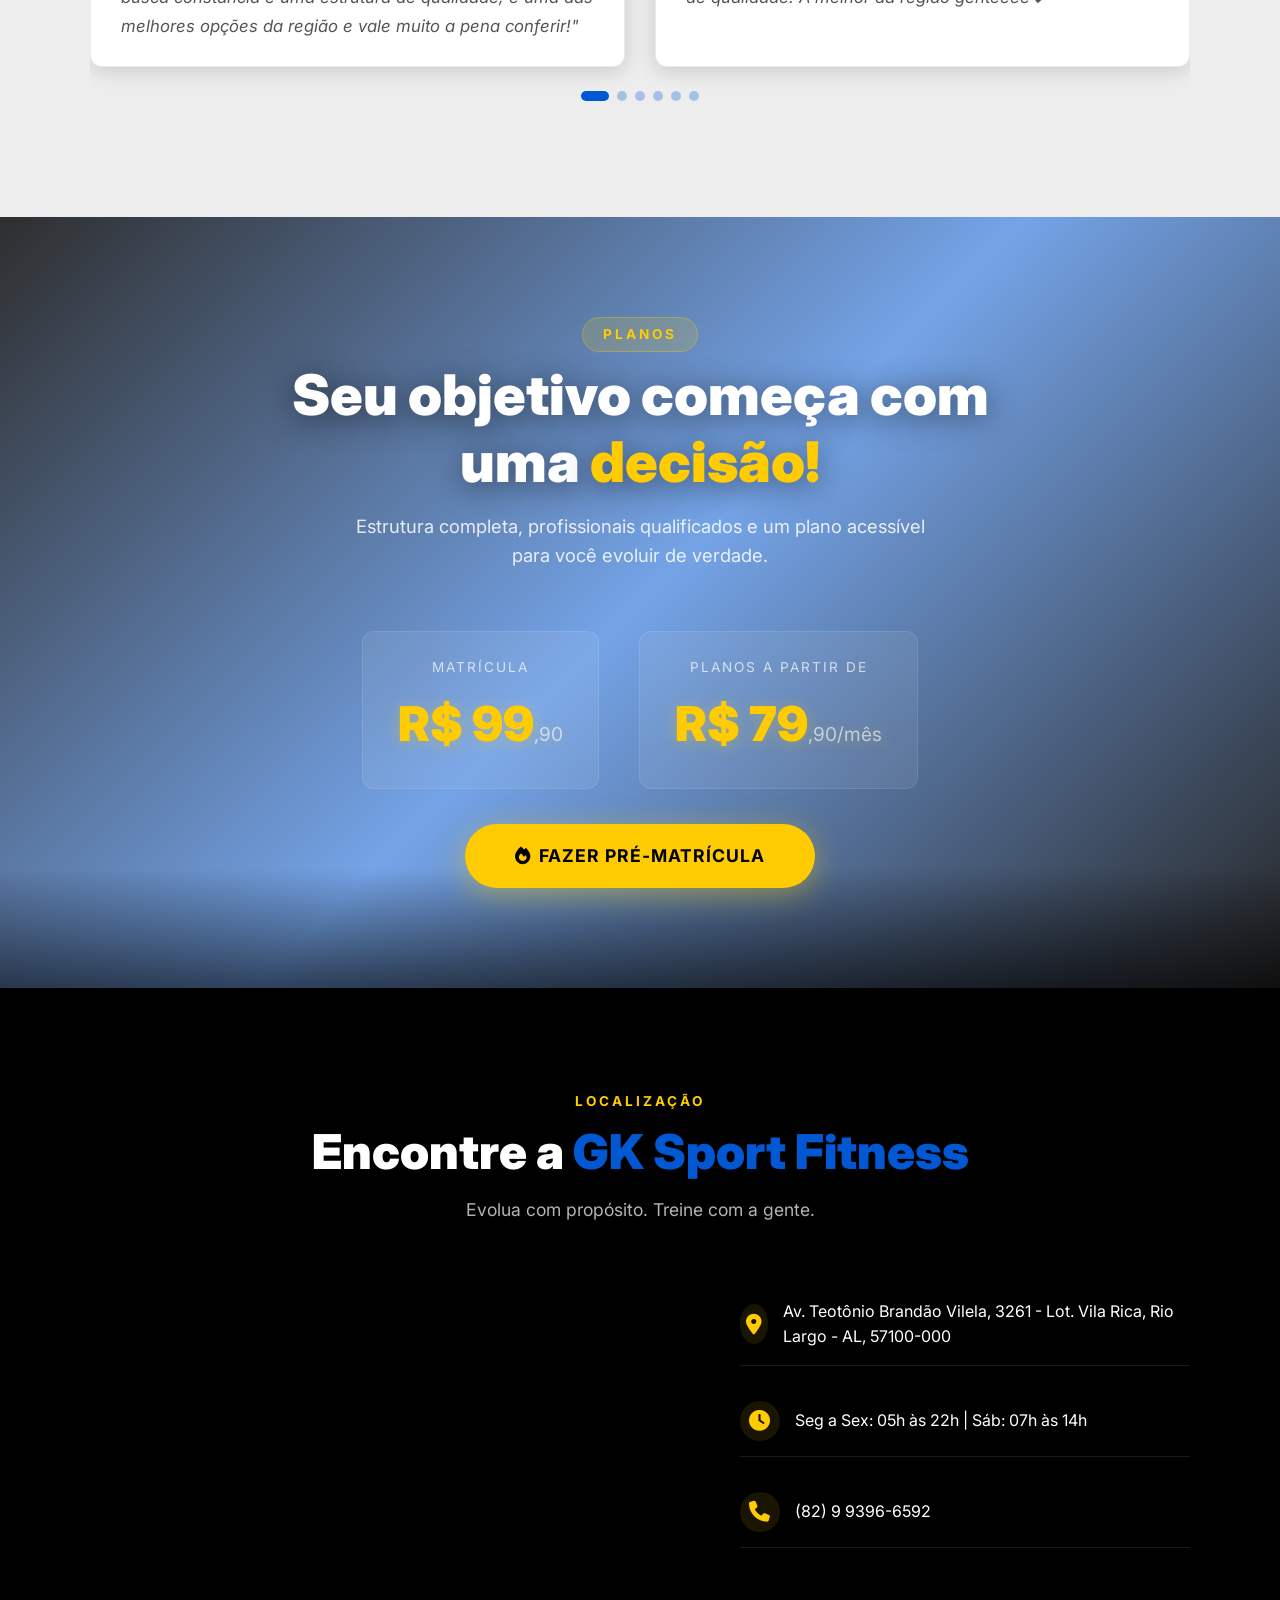
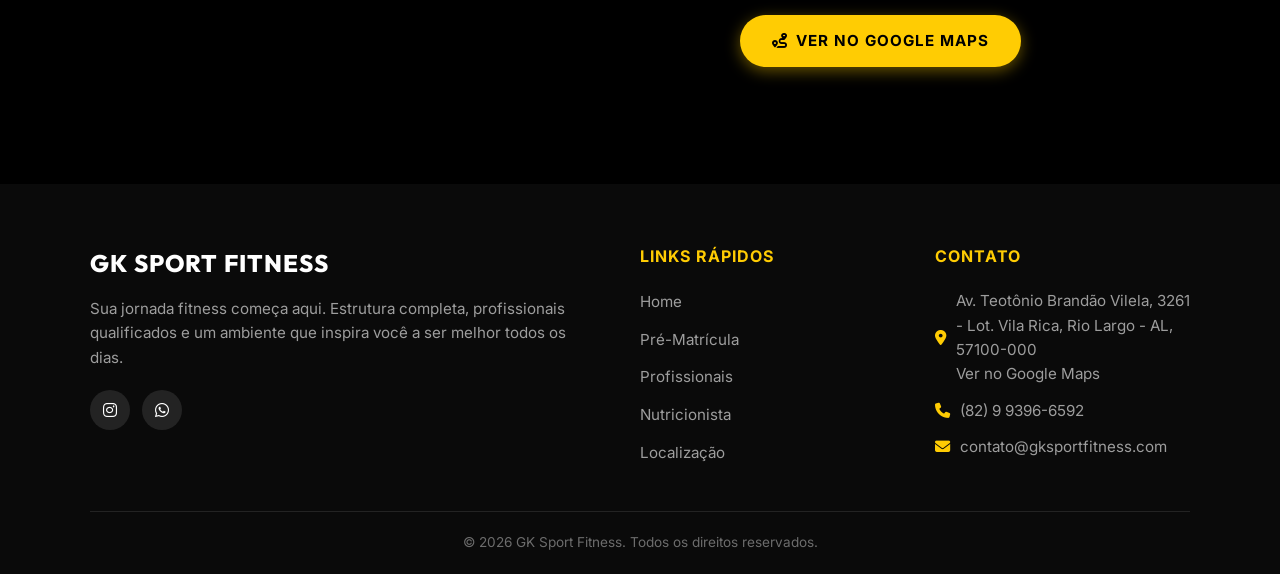
==== commit ace8cc8a: "atualização do menu mobile" ====
--- a/index.html
+++ b/index.html
@@ -35,14 +35,14 @@
 
 
         <div class="nav-links" id="navLinks">
-          <a href="index.html">Home</a>
-          <a href="matricula.html">Pré-Matrícula</a>
-          <a href="profissionais.html">Profissionais</a>
-          <a href="#nutricao">Nutricionista</a>
-          <a href="#localizacao">Localização</a>
+          <a href="index.html"><i class="fas fa-home"></i>Home</a>
+          <a href="matricula.html"><i class="fas fa-clipboard-list"></i>Pré-Matrícula</a>
+          <a href="profissionais.html"><i class="fas fa-users"></i>Profissionais</a>
+          <a href="#nutricao"><i class="fas fa-apple-alt"></i>Nutricionista</a>
+          <a href="#localizacao"><i class="fas fa-map-marker-alt"></i>Localização</a>
           <a href="https://wa.me/558293966592?text=Olá,%20vim%20pelo%20site.%20Gostaria%20de%20mais%20informações."
             target="_blank" rel="noopener noreferrer" class="btn btn-primary btn-sm"
-            style="padding: 10px 22px; font-size: 0.8rem;">Contato</a>
+            style="padding: 12px 24px; font-size: 0.85rem; margin-top: 16px;"><i class="fab fa-whatsapp"></i>Contato</a>
         </div>
 
         <div class="nav-social">
--- a/css/style.css
+++ b/css/style.css
@@ -326,46 +326,59 @@
 }
 
 header.scrolled .nav-links a {
-  font-size: 0.8rem;
+  font-size: 0.95rem;
+  padding: 16px 24px;
+  color: rgba(255, 255, 255, 0.85);
 }
 
 header.scrolled .nav-links {
-  gap: 18px;
+  gap: 0;
 }
 
 /* Mobile Menu */
 .menu-toggle {
   display: none;
   flex-direction: column;
-  gap: 5px;
-  justify-content: end;
+  gap: 6px;
+  justify-content: center;
+  align-items: center;
   cursor: pointer;
   z-index: 1002;
-  background: none;
-  border: none;
-  padding: 5px;
+  background: rgba(255, 204, 3, 0.1);
+  border: 1px solid rgba(255, 204, 3, 0.3);
+  border-radius: 8px;
+  padding: 8px 10px;
   position: relative;
+  transition: all 0.3s cubic-bezier(0.4, 0, 0.2, 1);
+}
+
+.menu-toggle:hover {
+  background: rgba(255, 204, 3, 0.15);
+  border-color: rgba(255, 204, 3, 0.5);
+  transform: scale(1.05);
 }
 
 .menu-toggle span {
   display: block;
-  width: 28px;
-  height: 3px;
-  background: var(--white);
-  border-radius: 3px;
-  transition: all var(--transition);
+  width: 24px;
+  height: 2.5px;
+  background: var(--yellow);
+  border-radius: 2px;
+  transition: all 0.4s cubic-bezier(0.4, 0, 0.2, 1);
+  box-shadow: 0 2px 8px rgba(255, 204, 3, 0.2);
 }
 
 .menu-toggle.active span:nth-child(1) {
-  transform: rotate(45deg) translate(5px, 6px);
+  transform: rotate(45deg) translate(8px, 8px);
 }
 
 .menu-toggle.active span:nth-child(2) {
   opacity: 0;
+  transform: scaleX(0);
 }
 
 .menu-toggle.active span:nth-child(3) {
-  transform: rotate(-45deg) translate(5px, -6px);
+  transform: rotate(-45deg) translate(7px, -7px);
 }
 
 /* ===== HERO ===== */
@@ -2094,17 +2107,21 @@
     position: fixed;
     top: 0;
     right: -100%;
-    width: min(78vw, 320px);
+    width: min(85vw, 340px);
     height: 100vh;
     height: 100dvh;
-    background: rgba(0, 0, 0, 0.98);
+    background: linear-gradient(135deg, rgba(26, 26, 46, 0.98) 0%, rgba(2, 88, 211, 0.05) 100%);
+    backdrop-filter: blur(20px);
+    -webkit-backdrop-filter: blur(20px);
     flex-direction: column;
-    justify-content: center;
-    align-items: center;
-    gap: 24px;
-    padding: 24px 20px;
-    transition: right var(--transition);
+    justify-content: flex-start;
+    align-items: stretch;
+    gap: 0;
+    padding: 100px 0 40px 0;
+    transition: right 0.4s cubic-bezier(0.4, 0, 0.2, 1);
     z-index: 1001;
+    border-left: 1px solid rgba(255, 204, 3, 0.1);
+    box-shadow: -20px 0 40px rgba(0, 0, 0, 0.3);
   }
 
   .nav-links.active {
@@ -2119,10 +2136,11 @@
     width: 200vw;
     height: 100vh;
     height: 100dvh;
-    background: rgba(0, 0, 0, 0.85);
+    background: rgba(0, 0, 0, 0.7);
+    backdrop-filter: blur(4px);
     opacity: 0;
     visibility: hidden;
-    transition: opacity var(--transition), visibility var(--transition);
+    transition: opacity 0.4s cubic-bezier(0.4, 0, 0.2, 1), visibility 0.4s cubic-bezier(0.4, 0, 0.2, 1);
     z-index: -1;
   }
 
@@ -2132,8 +2150,48 @@
   }
 
   .nav-links a {
-    font-size: 1.05rem;
-    padding: 12px 0;
+    font-size: 1rem;
+    padding: 18px 28px;
+    text-transform: uppercase;
+    letter-spacing: 1px;
+    font-weight: 600;
+    position: relative;
+    color: rgba(255, 255, 255, 0.85);
+    transition: all 0.3s cubic-bezier(0.4, 0, 0.2, 1);
+    display: flex;
+    align-items: center;
+    gap: 12px;
+    border-left: 3px solid transparent;
+    margin: 8px 0;
+  }
+
+  .nav-links a::before {
+    content: '';
+    width: 8px;
+    height: 8px;
+    border-radius: 50%;
+    background: var(--yellow);
+    opacity: 0;
+    transition: all 0.3s cubic-bezier(0.4, 0, 0.2, 1);
+  }
+
+  .nav-links a:hover {
+    color: var(--yellow);
+    padding-left: 36px;
+    background: rgba(255, 204, 3, 0.08);
+    border-left-color: var(--yellow);
+  }
+
+  .nav-links a:hover::before {
+    opacity: 1;
+    transform: scale(1.2);
+  }
+
+  .nav-links .btn {
+    margin: 24px 28px;
+    text-transform: uppercase;
+    font-size: 0.9rem;
+    box-shadow: 0 8px 24px rgba(255, 204, 3, 0.3);
   }
 
   .menu-toggle {
@@ -2313,9 +2371,16 @@
   }
 
   .nav-links {
-    width: min(82vw, 320px);
-    gap: 22px;
-    padding: 20px;
+    width: min(85vw, 340px);
+  }
+
+  .nav-links a {
+    font-size: 0.95rem;
+    padding: 16px 24px;
+  }
+
+  .menu-toggle {
+    display: flex;
   }
 
   .hero-bg {
